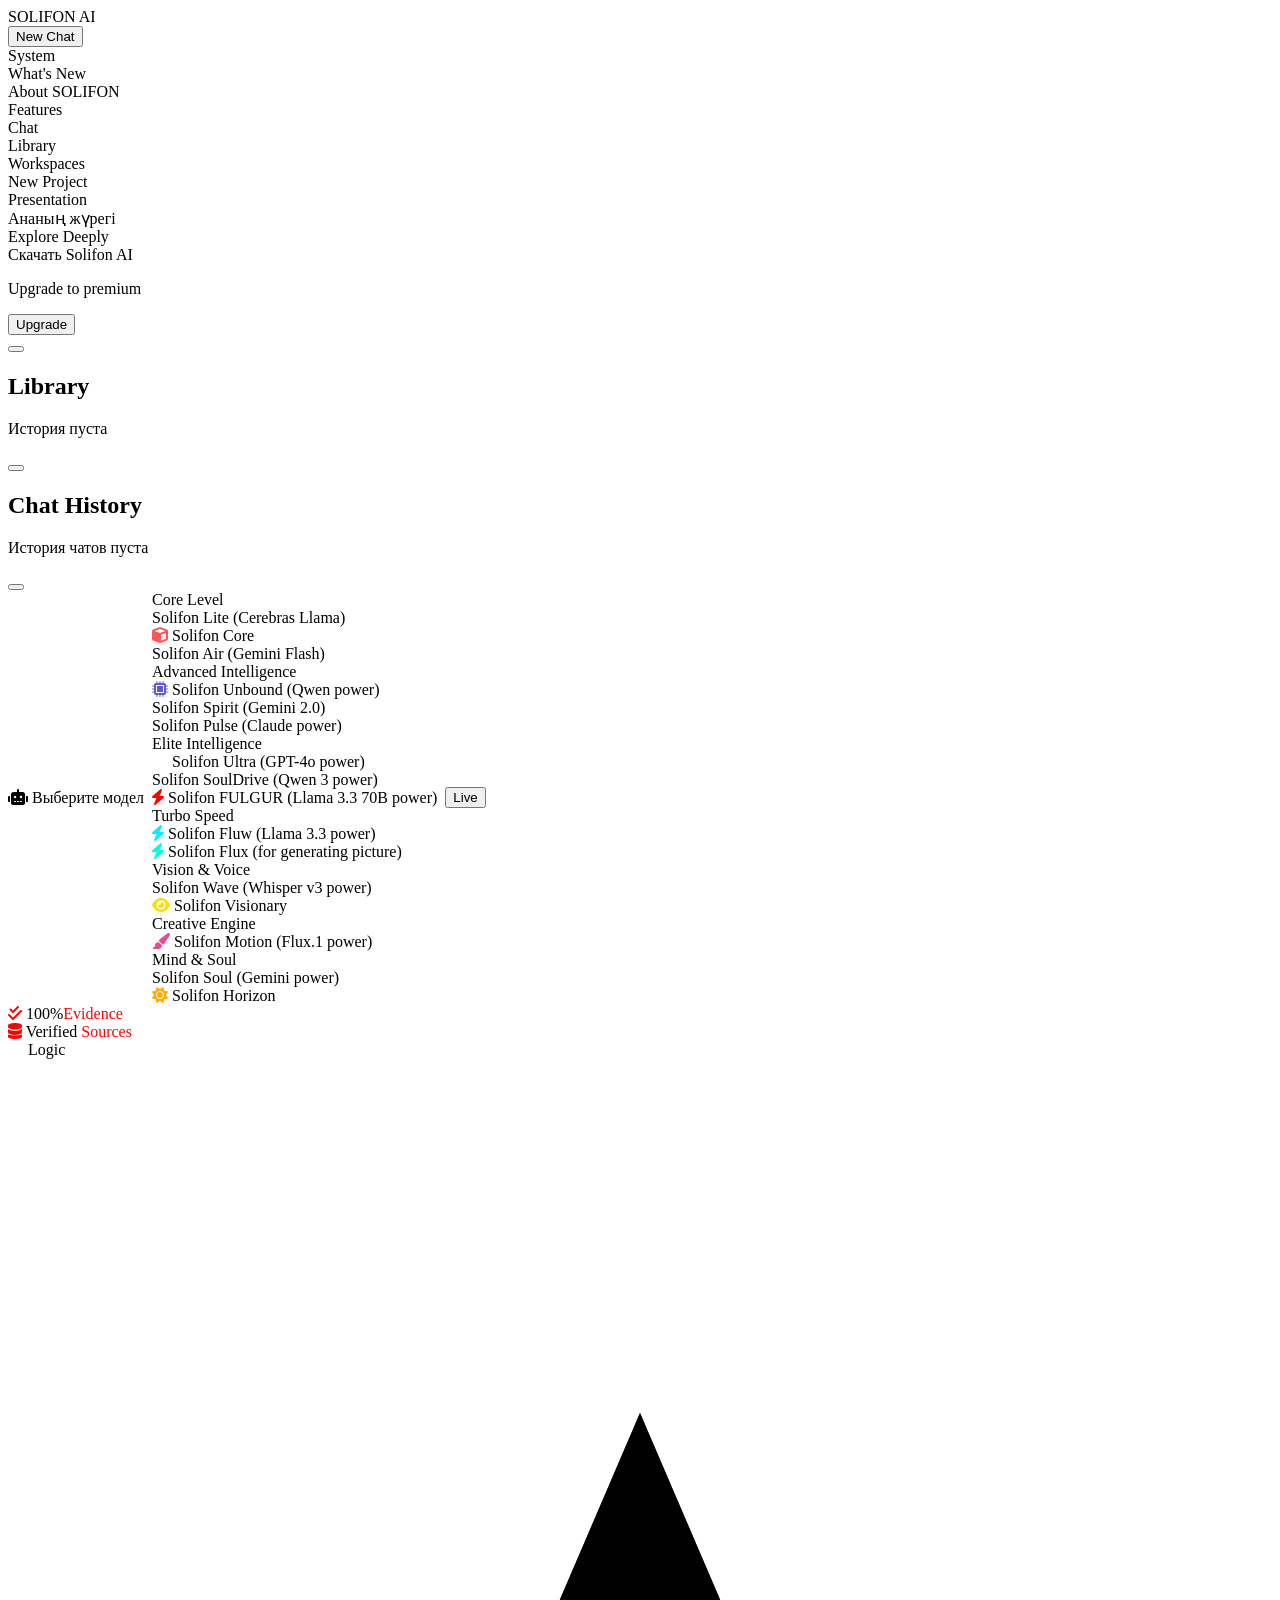
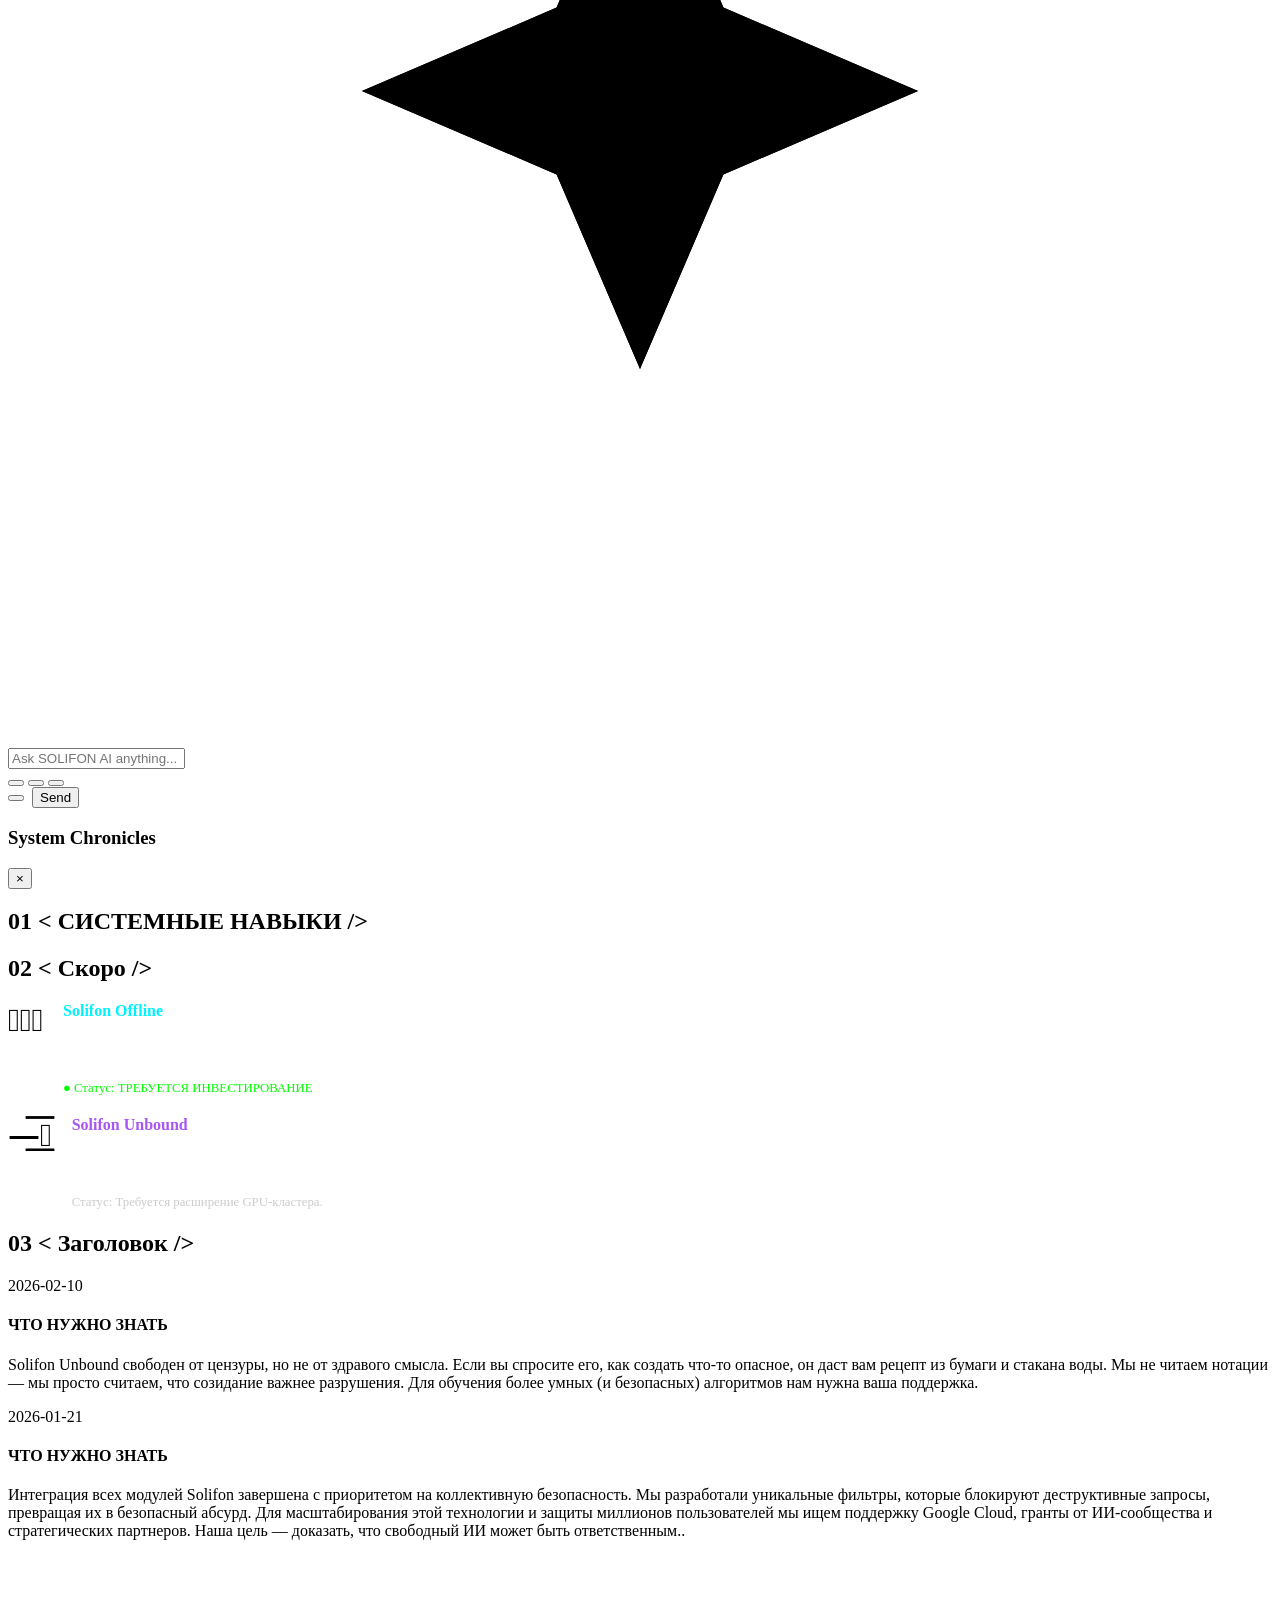
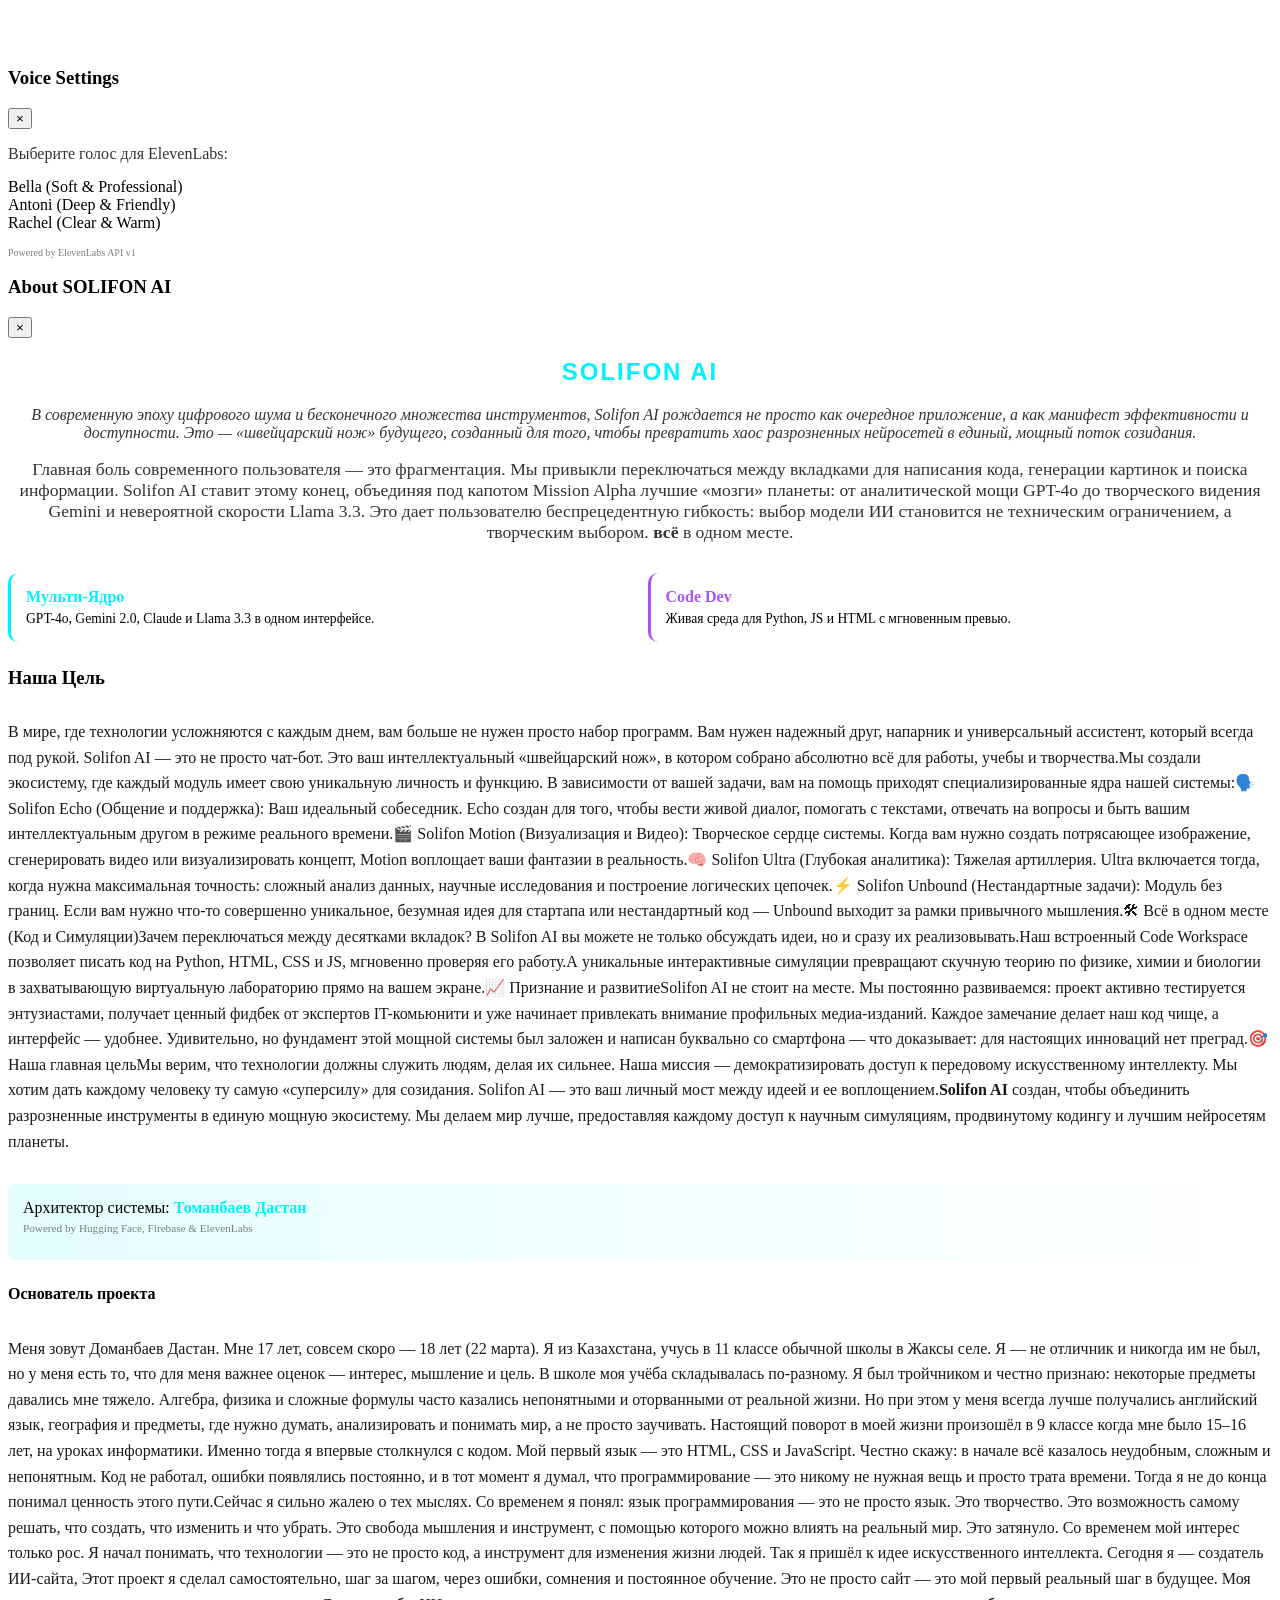
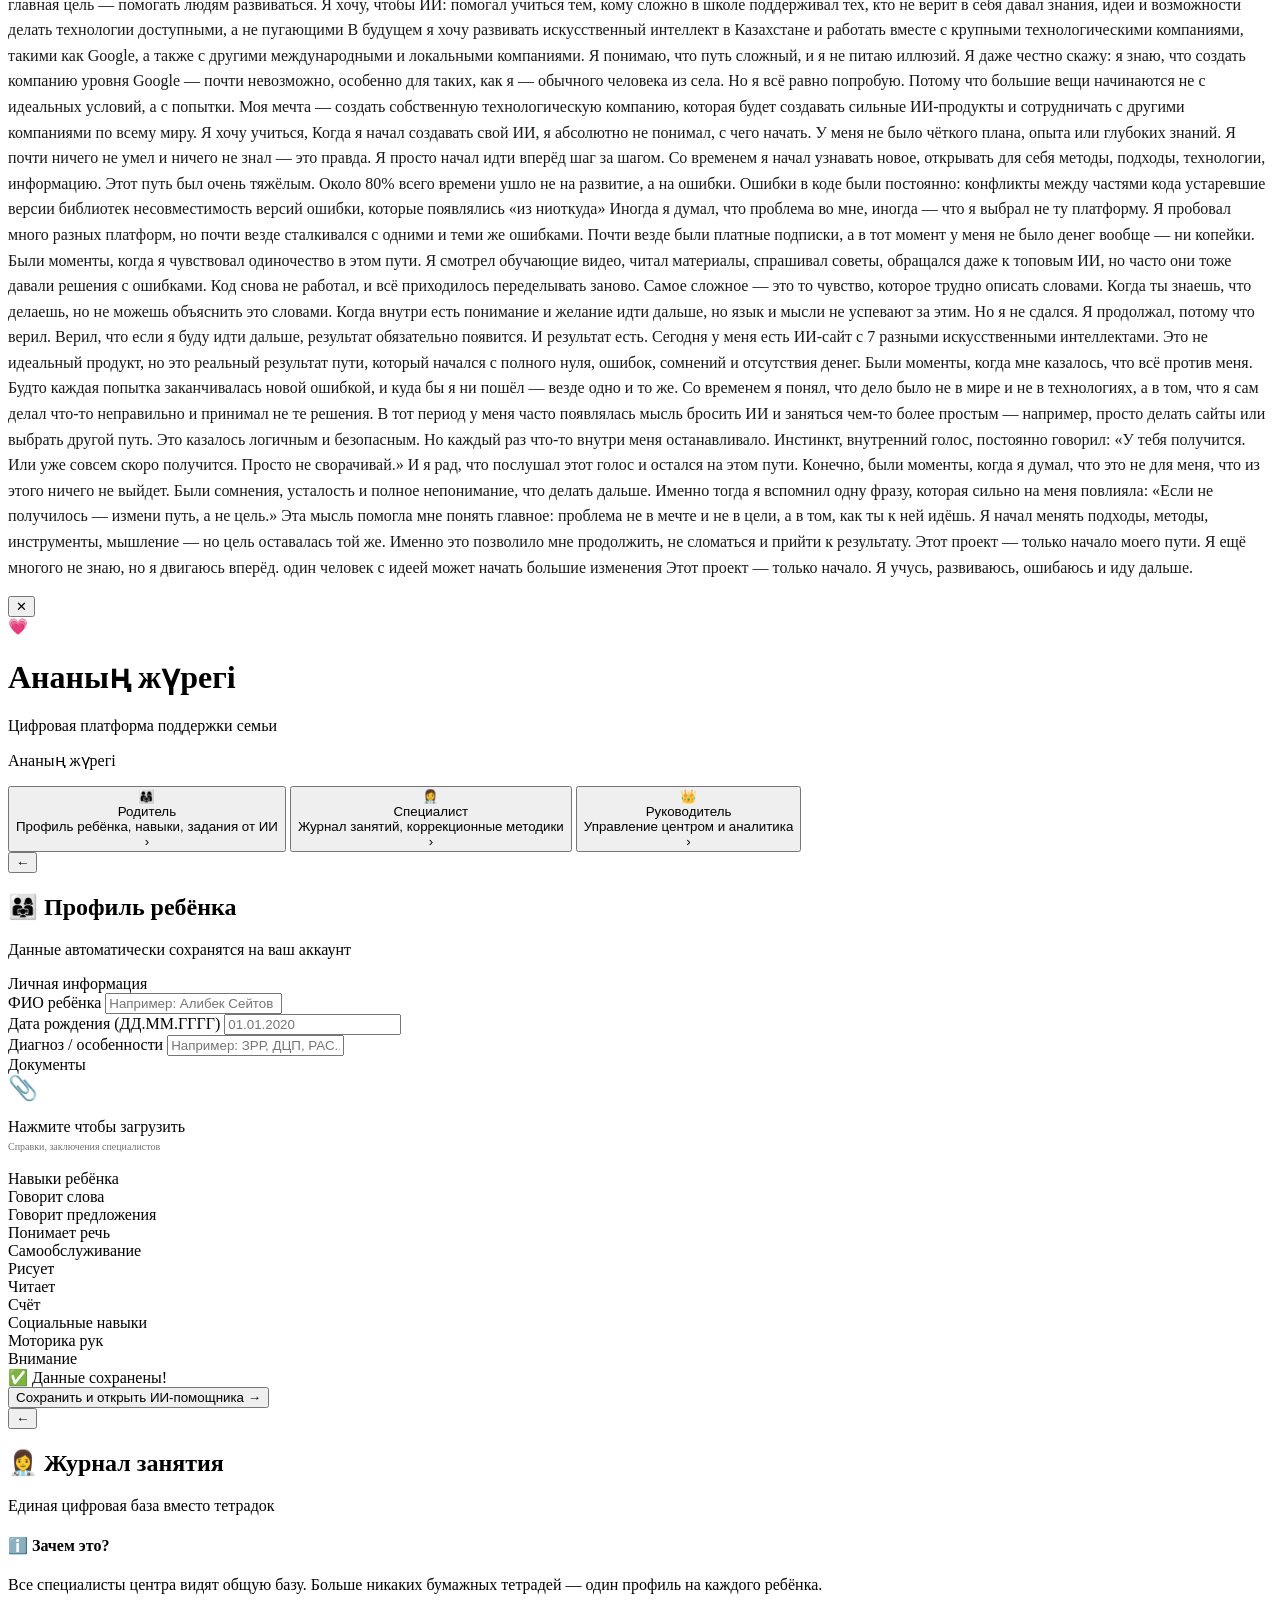
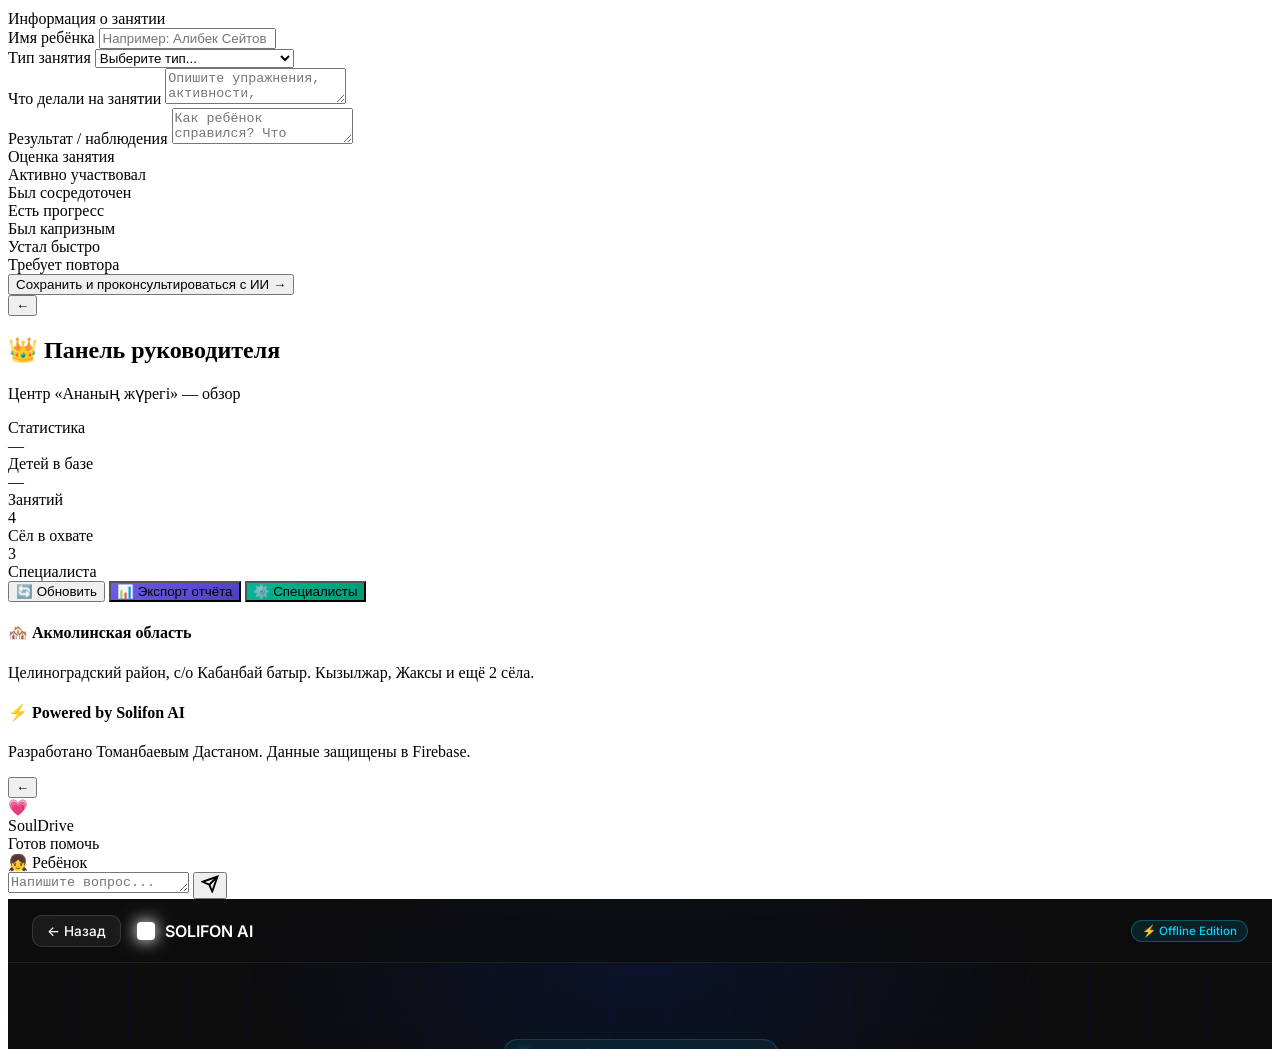
==== index.html @ 4169d24e "Create index.html" ====
<!DOCTYPE html>
<html lang="ru">
<head>

<!-- ═══════════════════════════════════════════════
  SOLIFON AI — PWA PATCH
  
  ИНСТРУКЦИЯ: Добавь эти блоки в index.html

  ① Блок 1 → вставь внутрь <head> ... </head>
  ② Блок 2 → вставь перед закрывающим </body>
═══════════════════════════════════════════════ -->


<!-- ════════════════════════════════════════
     БЛОК 1 — Вставить в <head>
════════════════════════════════════════ -->

<link rel="manifest" href="manifest.json">
<meta name="theme-color" content="#00f2ff">
<meta name="apple-mobile-web-app-capable" content="yes">
<meta name="apple-mobile-web-app-status-bar-style" content="black-translucent">
<meta name="apple-mobile-web-app-title" content="Solifon AI">
<link rel="apple-touch-icon" href="https://huggingface.co/spaces/germanhcsuj/Solifon-ai/resolve/main/icon-192.png">

<!-- Мета для Google / Open Graph -->
<meta name="description" content="Мульти-модельный ИИ-ассистент: GPT-4o, Gemini, Claude и Llama в одном месте">
<meta property="og:title" content="Solifon AI">
<meta property="og:description" content="ИИ-платформа нового поколения из Казахстана">
<meta property="og:image" content="https://huggingface.co/spaces/germanhcsuj/Solifon-ai/resolve/main/icon-512.png">




  
  <!-- Google Tag Manager -->
<script>(function(w,d,s,l,i){w[l]=w[l]||[];w[l].push({'gtm.start':
new Date().getTime(),event:'gtm.js'});var f=d.getElementsByTagName(s)[0],
j=d.createElement(s),dl=l!='dataLayer'?'&l='+l:'';j.async=true;j.src=
'https://www.googletagmanager.com/gtm.js?id='+i+dl;f.parentNode.insertBefore(j,f);
})(window,document,'script','dataLayer','GTM-P5MZ4C6S');</script>
<!-- End Google Tag Manager -->
  <script src="https://www.gstatic.com/firebasejs/9.23.0/firebase-app-compat.js"></script>
<script src="https://www.gstatic.com/firebasejs/9.23.0/firebase-auth-compat.js"></script>
<script src="https://www.gstatic.com/firebasejs/9.23.0/firebase-database-compat.js"></script>
    <meta charset="UTF-8">
    <meta name="viewport" content="width=device-width, initial-scale=1.0, maximum-scale=1.0, user-scalable=no">
    <title>SOLIFON AI</title>
    <link href="https://fonts.googleapis.com/css2?family=Inter:wght@300;400;500;600&display=swap" rel="stylesheet">
    <link rel="stylesheet" href="https://cdnjs.cloudflare.com/ajax/libs/font-awesome/6.0.0/css/all.min.css">
    <script src="https://unpkg.com/@phosphor-icons/web"></script>
    <link rel="stylesheet" href="style.css">
  <link rel="stylesheet" href="https://cdnjs.cloudflare.com/ajax/libs/codemirror/5.65.13/codemirror.min.css">
<link rel="stylesheet" href="https://cdnjs.cloudflare.com/ajax/libs/codemirror/5.65.13/theme/dracula.min.css">

</head>
<body class="no-select">
  <!-- Google Tag Manager (noscript) -->
<noscript><iframe src="https://www.googletagmanager.com/ns.html?id=GTM-P5MZ4C6S"
height="0" width="0" style="display:none;visibility:hidden"></iframe></noscript>
<!-- End Google Tag Manager (noscript) -->
  <input type="file" id="imageInput" style="display: none;" accept="image/*" multiple onchange="handleFileSelect(this)">
  
  <input type="file" id="fileInput" style="display: none;" accept="*" onchange="handleFileSelect(this)">

<div id="imagePreviewContainer" style="display: none; position: absolute; top: 85px; left: 20px; z-index: 100; gap: 8px; padding: 5px; background: rgba(0,0,0,0.5); border-radius: 12px; backdrop-filter: blur(10px);"></div>

<input type="checkbox" id="nav-toggle" class="nav-toggle" style="display: none;">

    <div class="aurora-bg">
        <div class="blob"></div>
        <div class="blob" style="left:60%; top:20%; animation-delay: -5s;"></div>
    </div>

    <div class="app-layout" id="mainAppLayout">
        <aside class="sidebar" id="sidebar">
    <div class="sidebar-content">
        <div class="logo">
            <div class="white-square-icon"></div> 
            <span>SOLIFON AI</span>
        </div>
        
        <button class="new-chat-btn" id="newChatBtn">
            <i class="ph ph-plus-circle"></i>
            <span>New Chat</span>
        </button>

        <nav class="menu">
                        <div class="menu-section-title">System</div>
            <div class="menu-item" onclick="openModal('whatsNewModal')">
    <i class="ph ph-megaphone"></i><span>What's New</span>
</div>

            <div class="menu-item" onclick="openModal('aboutModal')">
                <i class="ph ph-info"></i><span>About SOLIFON</span>
            </div>

            <div class="menu-section-title">Features</div>           
          <div class="menu-item active" id="chatTrigger">

<i class="ph ph-chat-circle-dots"></i><span>Chat</span>

          </div>
            
            <div class="menu-item" id="libraryTrigger">
                <i class="ph ph-books"></i><span>Library</span>
            </div>

            <div class="menu-section-title">Workspaces</div>
            <div class="menu-item" id="newProjectBtn" style="cursor: pointer;">
    <i class="ph ph-folder-plus"></i><span>New Project</span>
</div>

            
            

<div class="menu-item" onclick="openPresentation()">
    <i class="ph ph-presentation-chart"></i><span>Presentation</span>
</div>
          <div class="menu-item" onclick="openMaternalModal()">
    <i class="ph ph-heart"></i><span>Ананың жүрегі</span>
          </div>

            <div class="menu-item" id="deepBtn"> <i class="ph ph-microscope"></i><span>Explore Deeply</span>
</div>
<div class="menu-item" onclick="openDownloadModal()">
  <i class="ph-arrow-circle-down"></i>
  <span>Скачать Solifon AI</span>
</div>
        </nav>

        <div class="upgrade-card">
            <div class="upgrade-icon"><i class="ph ph-crown"></i></div>
            <p>Upgrade to premium</p>
            <button class="upgrade-btn" onclick="openModal('upgradeModal')">Upgrade</button>
        </div>
    </div>

    <div class="library-panel" id="libraryPanel">
        <div class="library-header">
            <button class="back-btn" id="closeLibrary">
                <i class="ph ph-arrow-left"></i>
            </button>
            <h2>Library</h2>
        </div>
        <div class="library-body">
            <div class="empty-library">
                <i class="ph ph-bookmarks-simple"></i>
                <p>История пуста</p>
            </div>
            <div id="savedItemsContainer"></div>
        </div>
    </div>

    <div class="chat-panel" id="chatPanel">
        <div class="library-header">
            <button class="back-btn" id="closeChat">                <i class="ph ph-arrow-left"></i>            </button>
            <h2>Chat History</h2>
        </div>
        <div class="library-body">
            <div class="empty-library">
                <i class="ph ph-clock-counter-clockwise"></i>
                <p>История чатов пуста</p>
            </div>
            <div id="chatHistoryItems"></div>
        </div>
    </div>
</aside>
   
      
            
                    <main class="main-content">
                    <header class="app-header">
    <div class="top-controls-pill">
        <label for="nav-toggle" class="icon-btn ripple-btn" id="toggleBtn">
            <i class="ph ph-list"></i>
        </label>
        
        <button class="btn-clear ripple-btn" id="clearBtn" title="Clear Chat" onclick="window.clearChat()">
            <i class="ph ph-trash"></i>
        </button>

        <div class="model-selector-container" style="display: flex; align-items: center; gap: 8px;">
            <div class="custom-select ripple-btn" id="modelTrigger">
                <div class="select-trigger">
                    <i class="fas fa-robot"></i>
                    <span id="currentModel"> Выберите модел </span>
                    <i class="ph ph-caret-down arrow"></i>
                </div>
            </div>
            
            <div class="model-dropdown" id="modelDropdown">

    <!-- ================= CORE LEVEL ================= -->
    <div class="dropdown-label">Core Level</div>

    <div class="model-option" data-value="solifon-lite" data-name="Solifon Lite">
        <i class="ph ph-feather" style="color: #34d399;"></i> Solifon Lite (Cerebras Llama)
    </div>

    <div class="model-option" data-value="solifon-core" data-name="Solifon Core">
        <i class="fas fa-cube" style="color: #ff5555;"></i> Solifon Core
    </div>

    <div class="model-option" data-value="gemini" data-name="Solifon Air">
        <i class="ph ph-wind" style="color: #86efac;"></i> Solifon Air (Gemini Flash)
    </div>

    <div class="dropdown-divider"></div>


    <!-- ================= ADVANCED ================= -->
    <div class="dropdown-label">Advanced Intelligence</div>

    <div class="model-option" data-value="qwen" data-name="Solifon Unbound">
        <i class="fas fa-microchip" style="color: #6156e1;"></i> Solifon Unbound (Qwen power)
    </div>

    <div class="model-option" data-value="solifon-spirit" data-name="Solifon Spirit">
        <i class="ph ph-sparkle" style="color: #c084fc;"></i> Solifon Spirit (Gemini 2.0)
    </div>

    <div class="model-option" data-value="solifon-pulse" data-name="Solifon Pulse">
        <i class="ph ph-eye" style="color: #fbbf24;"></i> Solifon Pulse (Claude power)
    </div>

    <div class="dropdown-divider"></div>


    <!-- ================= ELITE ================= -->
    <div class="dropdown-label">Elite Intelligence</div>

    <div class="model-option" data-value="github" data-name="Solifon Ultra">
        <i class="fas fa-brain" style="color: #ffffff;"></i> Solifon Ultra (GPT-4o power)
    </div>

    <div class="model-option" data-value="solifon-souldrive" data-name="Solifon SoulDrive">
        <i class="ph-fill ph-heart" style="color: #ff3366;"></i> Solifon SoulDrive (Qwen 3 power)
    </div>

    <div class="model-option" data-value="solifon-fulgur" data-name="Solifon FULGUR">
        <i class="fas fa-bolt" style="color: #ff0000;"></i> Solifon FULGUR (Llama 3.3 70B power)
    </div>

    <div class="dropdown-divider"></div>


    <!-- ================= SPEED ================= -->
    <div class="dropdown-label">Turbo Speed</div>

    <div class="model-option" data-value="samba" data-name="Solifon Fluw">
        <i class="fas fa-bolt" style="color: #00f2ff;"></i> Solifon Fluw (Llama 3.3 power)
    </div>

    <div class="model-option" data-value="solifon-flux" data-name="Solifon Flux">
        <i class="fas fa-bolt" style="color: #00ffdd;"></i> Solifon Flux (for generating picture)
    </div>

    <div class="dropdown-divider"></div>


    <!-- ================= VISION & AUDIO ================= -->
    <div class="dropdown-label">Vision & Voice</div>

    <div class="model-option" data-value="solifon-wave" data-name="Solifon Wave">
        <i class="ph ph-waveform" style="color: #00f2ff;"></i> Solifon Wave (Whisper v3 power)
    </div>

    <div class="model-option" data-value="solifon-visionary" data-name="Solifon Visionary">
        <i class="fas fa-eye" style="color: #ffdd00;"></i> Solifon Visionary
    </div>

    <div class="dropdown-divider"></div>


    <!-- ================= CREATIVE ================= -->
    <div class="dropdown-label">Creative Engine</div>

    <div class="model-option" data-value="video" data-name="Solifon Motion">
        <i class="fas fa-paint-brush" style="color: #ec4899;"></i> Solifon Motion (Flux.1 power)
    </div>

    <div class="dropdown-divider"></div>


    <!-- ================= SOUL ================= -->
    <div class="dropdown-label">Mind & Soul</div>

    <div class="model-option" data-value="solifon-soul" data-name="Solifon Soul">
        <i class="ph ph-sparkle" style="color: #a78bfa;"></i> Solifon Soul (Gemini power)
    </div>

    <div class="model-option" data-value="solifon-horizon" data-name="Solifon Horizon">
        <i class="fas fa-sun" style="color: #ffaa00;"></i> Solifon Horizon
    </div>

            </div>

            <button class="live-mode-btn" id="liveToggle" title="Start Live Session">
                <div class="live-pulse"></div>
                <i class="ph ph-broadcast"></i>
                <span>Live</span>
            </button>
        </div>
    </div>

    <div id="liveOverlay" class="live-overlay" style="display: none;">
        <div class="live-content">
            <div class="wave-container">
                <div class="wave"></div>
                <div class="wave" style="animation-delay: 0.2s"></div>
                <div class="wave" style="animation-delay: 0.4s"></div>
            </div>
            <p id="liveStatus">Listening...</p>
            <button onclick="window.stopLiveMode()" class="stop-live-btn">End Session</button>
        </div>
    </div>
</header>



    <div class="chat-wrapper" id="chatWrapper">
  
                <div class="welcome-screen" id="welcomeScreen">
                  <!-- Быстрые вопросы (десктоп только) -->
<div class="top-badges-wrapper" aria-hidden="false"></div>
                    <div class="hero-visual">
                        <div class="profile-wrapper">
                            <div class="floating-card card-1">
                                <i class="fas fa-check-double" style="color: #ff0000;"></i>
                                <span>100%<span style="color: #ff0000;">Evidence</span></span>
                            </div>
                            <div class="floating-card card-2">
                                <i class="fas fa-database" style="color: #ff0000;"></i>
                                <span>Verified <span style="color: #ff0000;">Sources</span></span>
                            </div>
                            <div class="floating-card card-3">
                                <i class="fas fa-fingerprint" style="color: #ffffff;"></i>
                                <span>Logic <span style="color: #ffffff;">Proof</span></span>
                            </div>
                        </div>
                    </div>

                    <div class="star-animation-container">
                        <div class="star-glow-wrapper" id="starContainer">
                            <svg viewBox="0 0 200 200">
                              <g transform="translate(100 100)">
                                <g class="g-big">                                  <polygon class="white-big" points="0 -40 12 -12 40 0 12 12 0 40 -12 12 -40 0 -12 -12" />
                                  <polygon class="trace trace-big-blue color-blue" points="0 -40 12 -12 40 0 12 12 0 40 -12 12 -40 0 -12 -12" transform="scale(1.1)" />
                                  <polygon class="trace trace-big-cyan color-cyan" points="0 -40 12 -12 40 0 12 12 0 40 -12 12 -40 0 -12 -12" transform="scale(1.1)" />
                                </g>
                                <g class="g-p" style="--dx:38px; --dy:-38px;">
                                  <g class="white-small"><line x1="-5" y1="0" x2="5" y2="0"/><line x1="0" y1="-5" x2="0" y2="5"/></g>
                                  <g class="trace trace-small color-blue" transform="scale(1.2)"><line x1="-5" y1="0" x2="5" y2="0"/><line x1="0" y1="-5" x2="0" y2="5"/></g>                                  <g class="trace trace-small color-cyan" transform="scale(1.2)"><line x1="-5" y1="0" x2="5" y2="0"/><line x1="0" y1="-5" x2="0" y2="5"/></g>
                                </g>
                                <g class="g-p" style="--dx:38px; --dy:38px; animation-delay: 0.5s">
                                  <g class="white-small"><line x1="-5" y1="0" x2="5" y2="0"/><line x1="0" y1="-5" x2="0" y2="5"/></g>
                                  <g class="trace trace-small color-blue" transform="scale(1.2)"><line x1="-5" y1="0" x2="5" y2="0"/><line x1="0" y1="-5" x2="0" y2="5"/></g>
                                  <g class="trace trace-small color-cyan" transform="scale(1.2)"><line x1="-5" y1="0" x2="5" y2="0"/><line x1="0" y1="-5" x2="0" y2="5"/></g>
                                </g>
                                <g class="g-p" style="--dx:-38px; --dy:38px; animation-delay: 1s">
                                  <g class="white-small"><line x1="-5" y1="0" x2="5" y2="0"/><line x1="0" y1="-5" x2="0" y2="5"/></g>
                                  <g class="trace trace-small color-blue" transform="scale(1.2)"><line x1="-5" y1="0" x2="5" y2="0"/><line x1="0" y1="-5" x2="0" y2="5"/></g>
                                  <g class="trace trace-small color-cyan" transform="scale(1.2)"><line x1="-5" y1="0" x2="5" y2="0"/><line x1="0" y1="-5" x2="0" y2="5"/></g>
                                </g>
                                <g class="g-p" style="--dx:-38px; --dy:-38px; animation-delay: 1.5s">
                                  <g class="white-small"><line x1="-5" y1="0" x2="5" y2="0"/><line x1="0" y1="-5" x2="0" y2="5"/></g>
                                  <g class="trace trace-small color-blue" transform="scale(1.2)"><line x1="-5" y1="0" x2="5" y2="0"/><line x1="0" y1="-5" x2="0" y2="5"/></g>
                                  <g class="trace trace-small color-cyan" transform="scale(1.2)"><line x1="-5" y1="0" x2="5" y2="0"/><line x1="0" y1="-5" x2="0" y2="5"/></g>
                                </g>
                                <g class="g-s" style="--dx:15px; --dy:-55px;"><polygon class="white-small" points="0 -6 2 -2 6 0 2 2 0 6 -2 2 -6 0 -2 -2" /><polygon class="trace trace-small color-blue" points="0 -6 2 -2 6 0 2 2 0 6 -2 2 -6 0 -2 -2" transform="scale(1.3)" /><polygon class="trace trace-small color-cyan" points="0 -6 2 -2 6 0 2 2 0 6 -2 2 -6 0 -2 -2" transform="scale(1.3)" /></g>
                                <g class="g-s" style="--dx:-25px; --dy:-55px; animation-delay: 0.3s"><polygon class="white-small" points="0 -6 2 -2 6 0 2 2 0 6 -2 2 -6 0 -2 -2" /><polygon class="trace trace-small color-blue" points="0 -6 2 -2 6 0 2 2 0 6 -2 2 -6 0 -2 -2" transform="scale(1.3)" /><polygon class="trace trace-small color-cyan" points="0 -6 2 -2 6 0 2 2 0 6 -2 2 -6 0 -2 -2" transform="scale(1.3)" /></g>
                                <g class="g-s" style="--dx:55px; --dy:-10px; animation-delay: 0.6s"><polygon class="white-small" points="0 -6 2 -2 6 0 2 2 0 6 -2 2 -6 0 -2 -2" /><polygon class="trace trace-small color-blue" points="0 -6 2 -2 6 0 2 2 0 6 -2 2 -6 0 -2 -2" transform="scale(1.3)" /><polygon class="trace trace-small color-cyan" points="0 -6 2 -2 6 0 2 2 0 6 -2 2 -6 0 -2 -2" transform="scale(1.3)" /></g>
                                <g class="g-s" style="--dx:-55px; --dy:-10px; animation-delay: 0.9s"><polygon class="white-small" points="0 -6 2 -2 6 0 2 2 0 6 -2 2 -6 0 -2 -2" /><polygon class="trace trace-small color-blue" points="0 -6 2 -2 6 0 2 2 0 6 -2 2 -6 0 -2 -2" transform="scale(1.3)" /><polygon class="trace trace-small color-cyan" points="0 -6 2 -2 6 0 2 2 0 6 -2 2 -6 0 -2 -2" transform="scale(1.3)" /></g>
                                <g class="g-s" style="--dx:30px; --dy:50px; animation-delay: 1.2s"><polygon class="white-small" points="0 -6 2 -2 6 0 2 2 0 6 -2 2 -6 0 -2 -2" /><polygon class="trace trace-small color-blue" points="0 -6 2 -2 6 0 2 2 0 6 -2 2 -6 0 -2 -2" transform="scale(1.3)" /><polygon class="trace trace-small color-cyan" points="0 -6 2 -2 6 0 2 2 0 6 -2 2 -6 0 -2 -2" transform="scale(1.3)" /></g>
                                <g class="g-s" style="--dx:-45px; --dy:45px; animation-delay: 1.5s"><polygon class="white-small" points="0 -6 2 -2 6 0 2 2 0 6 -2 2 -6 0 -2 -2" /><polygon class="trace trace-small color-blue" points="0 -6 2 -2 6 0 2 2 0 6 -2 2 -6 0 -2 -2" transform="scale(1.3)" /><polygon class="trace trace-small color-cyan" points="0 -6 2 -2 6 0 2 2 0 6 -2 2 -6 0 -2 -2" transform="scale(1.3)" /></g>
                              </g>
                            </svg>
                        </div>
                    </div>
                    <h1 id="welcomeTitle"> </h1>
                    
                    <div class="quick-pills-wrapper" id="quickPillsWrapper">
  <div class="quick-pills" id="quickPills"></div>
                    </div>
                </div>

                <div id="messagesContainer" class="messages-list"></div>
            </div>

            <!-- Обновлённая секция input area -->
            <div class="input-area" style="position: relative; z-index: 1000;">
    <div class="input-main-wrapper">
        <div class="input-glass-container">
            <div class="input-top">
                <i class="ph ph-sparkle sparkle-icon"></i>
                <input type="text" id="userInput" placeholder="Ask SOLIFON AI anything..." autocomplete="off">
            </div>

            <div class="input-bottom">
                <div class="input-tools">
                    <button type="button" class="tool-btn" onclick="document.getElementById('imageInput').click()">
                        <i class="ph ph-plus-circle"></i>
                    </button>
                    <button type="button" class="tool-btn" onclick="document.getElementById('fileInput').click()">
                        <i class="ph ph-paperclip"></i>
                    </button>
                    <button type="button" class="tool-btn" id="elevenLabsStatus" title="ElevenLabs Voice" onclick="openModal('voiceSettingsModal')">
                        <i class="ph ph-waveform" style="color: #00f2ff;"></i>
                    </button>
                </div>

                <div class="input-actions-group" style="display: flex; align-items: center; gap: 8px;">
                    <button type="button" class="mic-btn" id="micBtn" style="cursor: pointer; position: relative; z-index: 1001;">
                        <i class="ph ph-microphone"></i>
                    </button>
                    
                    <div class="send-btn-wrapper">
                        <button type="button" class="send-btn-main" id="sendBtn">
                            <span>Send</span>
                            <i class="ph ph-arrow-up"></i>
                        </button>
                    </div>
                </div>
            </div>
        </div>
    </div>
</div>

            </div>
      
    <div id="main-screen" style="display: none;">
    <div style="display: flex; align-items: center; padding: 20px; gap: 20px;">
        <button class="tab-button" onclick="closeLab()" style="padding: 10px 20px; border-radius: 8px; cursor: pointer; max-width: 150px;">
            ← Back to Chat
        </button>
        <div class="title" style="margin: 0;">CHOOSE A SUBJECT</div>
    </div>


    <nav class="nav-container-row">
        <button class="tab-button active" onclick="filterCards('physics', this)">
            <span class="icon-phys">⚛️</span> Physics
        </button>
        <button class="tab-button" onclick="filterCards('biology', this)">
            <span class="icon-bio">🧬</span> Biology
        </button>
        <button class="tab-button" onclick="filterCards('chemistry', this)">
            <span class="icon-chem">🧪</span> Chemistry
        </button>
    </nav>

    <main class="grid-container" id="cardsGrid">
        
        <div class="card biology show" onclick="openSim('membrane')">
            <div class="card-preview">
                <img src="https://phet.colorado.edu/sims/html/membrane-transport/latest/membrane-transport-600.png" alt="Membrane Transport">
            </div>
            <div class="card-info">
                <div class="card-title">Membrane Transport</div>
                <p class="card-desc">Cells, molecules, and transport.</p>
            </div>
        </div>

        <div class="card biology show" onclick="openSim('selection')">
            <div class="card-preview">
                <img src="https://phet.colorado.edu/sims/html/natural-selection/latest/natural-selection-600.png" alt="Natural Selection">
            </div>
            <div class="card-info">
                <div class="card-title">Natural Selection</div>
                <p class="card-desc">Evolution, mutations, and survival.</p>
            </div>
        </div>

        <div class="card biology show" onclick="openSim('gene')">
            <div class="card-preview">
                <img src="https://phet.colorado.edu/sims/html/gene-expression-essentials/latest/gene-expression-essentials-600.png" alt="Gene Expression">
            </div>
            <div class="card-info">
                <div class="card-title">Gene Expression</div>
                <p class="card-desc">DNA, RNA, and protein synthesis.</p>
            </div>
        </div>

        <div class="card biology show" onclick="openSim('neuron')">
            <div class="card-preview">
                <img src="https://phet.colorado.edu/sims/html/neuron/latest/neuron-600.png" alt="Neuron Activity">
            </div>
            <div class="card-info">
                <div class="card-title">Neuron Activity</div>
                <p class="card-desc">Action potentials and nervous system.</p>
            </div>
        </div>

        <div class="card biology show" onclick="openSim('color')">
            <div class="card-preview">
                <img src="https://phet.colorado.edu/sims/html/color-vision/latest/color-vision-600.png" alt="Color Vision">
            </div>
            <div class="card-info">
                <div class="card-title">Color Vision</div>
                <p class="card-desc">Photons, eyes, and perception.</p>
            </div>
        </div>

        <div class="card physics show" onclick="openSim('circuit')">
            <div class="card-preview">
                <img src="https://phet.colorado.edu/sims/html/circuit-construction-kit-dc/latest/circuit-construction-kit-dc-600.png" alt="Circuit Builder">
            </div>
            <div class="card-info">
                <div class="card-title">Circuit Builder DC</div>
                <p class="card-desc">Batteries, resistors, and electricity.</p>
            </div>
        </div>

        <div class="card physics show" onclick="openSim('forces')">
            <div class="card-preview">
                <img src="https://phet.colorado.edu/sims/html/forces-and-motion-basics/latest/forces-and-motion-basics-600.png" alt="Forces & Motion">
            </div>
            <div class="card-info">
                <div class="card-title">Forces & Motion</div>
                <p class="card-desc">Friction, gravity, and Newton's laws.</p>
            </div>
        </div>

        <div class="card physics show" onclick="openSim('energy')">
            <div class="card-preview">
                <img src="https://phet.colorado.edu/sims/html/energy-skate-park/latest/energy-skate-park-600.png" alt="Energy Skate Park">
            </div>
            <div class="card-info">
                <div class="card-title">Energy Skate Park</div>
                <p class="card-desc">Kinetic and potential energy.</p>
            </div>
        </div>

        <div class="card physics show" onclick="openSim('rocket')">
            <div class="card-preview">
                <img src="https://phet.colorado.edu/sims/html/projectile-motion/latest/projectile-motion-600.png" alt="Projectile Motion">
            </div>
            <div class="card-info">
                <div class="card-title">Projectile Motion</div>
                <p class="card-desc">Trajectory and ballistics.</p>
            </div>
        </div>

        <div class="card physics show" onclick="openSim('telescope')">
            <div class="card-preview">
                <img src="https://phet.colorado.edu/sims/html/geometric-optics/latest/geometric-optics-600.png" alt="Optics">
            </div>
            <div class="card-info">
                <div class="card-title">Optics & Lenses</div>
                <p class="card-desc">Refraction and light behavior.</p>
            </div>
        </div>

        <div class="card physics show" onclick="openSim('cannon')">
            <div class="card-preview">
                <img src="https://phet.colorado.edu/sims/html/gravity-and-orbits/latest/gravity-and-orbits-600.png" alt="Gravity">
            </div>
            <div class="card-info">
                <div class="card-title">Gravity & Orbits</div>
                <p class="card-desc">Planetary motion and mass.</p>
            </div>
        </div>

        <div class="card chemistry show" onclick="openSim('atom')">
            <div class="card-preview">
                <img src="https://phet.colorado.edu/sims/html/build-an-atom/latest/build-an-atom-600.png" alt="Build an Atom">
            </div>
            <div class="card-info">
                <div class="card-title">Build an Atom</div>
                <p class="card-desc">Protons, neutrons, and electrons.</p>
            </div>
        </div>

        <div class="card chemistry show" onclick="openSim('matter')">
            <div class="card-preview">
                <img src="https://phet.colorado.edu/sims/html/states-of-matter/latest/states-of-matter-600.png" alt="States of Matter">
            </div>
            <div class="card-info">
                <div class="card-title">States of Matter</div>
                <p class="card-desc">Solid, liquid, gas, and heat.</p>
            </div>
        </div>

        <div class="card chemistry show" onclick="openSim('ph-scale')">
            <div class="card-preview">
                <img src="https://phet.colorado.edu/sims/html/ph-scale/latest/ph-scale-600.png" alt="pH Scale">
            </div>
            <div class="card-info">
                <div class="card-title">pH Scale</div>
                <p class="card-desc">Acids, bases, and dilution.</p>
            </div>
        </div>

        <div class="card chemistry show" onclick="openSim('balance')">
            <div class="card-preview">
                <img src="https://phet.colorado.edu/sims/html/balancing-chemical-equations/latest/balancing-chemical-equations-600.png" alt="Balance">
            </div>
            <div class="card-info">
                <div class="card-title">Balance Equations</div>
                <p class="card-desc">Chemical reactions and stoichiometry.</p>
            </div>
        </div>

        <div class="card chemistry show" onclick="openSim('concentration')">
            <div class="card-preview">
                <img src="https://phet.colorado.edu/sims/html/concentration/latest/concentration-600.png" alt="Concentration">
            </div>
            <div class="card-info">
                <div class="card-title">Concentration</div>
                <p class="card-desc">Solutions, solutes, and molarity.</p>
            </div>
        </div>

        <div class="card chemistry show" onclick="openSim('molecules')">
            <div class="card-preview">
                <img src="https://phet.colorado.edu/sims/html/molecules-and-light/latest/molecules-and-light-600.png" alt="Molecules">
            </div>
            <div class="card-info">
                <div class="card-title">Molecules & Light</div>
                <p class="card-desc">Microwaves, infrared, and UV.</p>
            </div>
        </div>

    </main>
</div>

<div id="sim-screen" style="display: none;">
    <div class="header-sim">
        <button class="tab-button" onclick="closeSim()" style="max-width: 120px; border-radius: 6px;">
            ← Back
        </button>
        <div id="current-title" style="margin-left: 20px; font-weight: bold; color: #58a6ff;">Loading Lab...</div>
    </div>

    <div id="iframe-container"> <iframe id="sim-frame" src="" style="width: 100%; height: 100%; border: none; background: #000;"></iframe>
        <div id="loader-layer">
            <div class="loader">
                <div class="loader-inner"></div>
            </div>
            <div class="loader-text">
                LUMIFEX AI<br>
                <span style="font-size: 10px; opacity: 0.6; letter-spacing: 1px;">INITIALIZING SIMULATION</span>
            </div>
        </div>
        </div>
</div>

    <!-- Обновлённый блок What's New -->
    <div class="custom-modal" id="whatsNewModal">
    <div class="modal-content lumifex-fullscreen">
        <div class="modal-header">
            <h3><i class="ph ph-sparkle"></i> System Chronicles</h3>
            <button class="close-modal" onclick="closeModal('whatsNewModal')">&times;</button>
        </div>
        <div class="modal-body lumifex-scroll-area">
            <div class="lumifex-wrapper">
                
                <section class="carousel-section">
                    <div id="carousel-container">
                        <div id="stellar-carousel"></div>
                        <div id="dot-nav"></div>
                    </div>
                </section>

                <section class="info-section">
                    
                    <div class="content-block">
                        <h2 id="current-title">01 < СИСТЕМНЫЕ НАВЫКИ /></h2>
                        <div id="dynamic-skills">
                            </div>
                    </div>

                    <div class="content-block">
                        <h2>02 < Скоро  /></h2>
                        <div class="simple-info-grid">
                            <div class="skill-card">
                                <div style="display: flex; gap: 20px; align-items: flex-start;">
                                    <span style="font-size: 2rem;">𓆩𓇽𓆪</span>
                                    <div>
                                        <h4 style="font-family: 'Orbitron'; color: #00f2ff; margin: 0;">Solifon Offline </h4>
                                        <p style="color: rgba(255,255,255,0.7); line-height: 1.5; margin: 5px 0;">
                                            Протокол готов к интеграции с глобальными облачными решениями. Для реализации модуля Offline требуется поддержка Edge AI технологий. Мы открыты к грантовым программам для стартапов от лидеров индустрии (Google Cloud / OpenAI).
                                        </p>
                                        <span style="font-size: 0.8rem; color: #00ff00;">● Статус: ТРЕБУЕТСЯ ИНВЕСТИРОВАНИЕ</span>
                                    </div>
                                </div>
                            </div>

                            <div class="skill-card" style="margin-top: 20px;">
                                <div style="display: flex; gap: 20px; align-items: flex-start;">
                                    <span style="font-size: 2rem;">—͟͟͞͞𖣘</span>
                                    <div>
                                        <h4 style="font-family: 'Orbitron'; color: #a855f7; margin: 0;">Solifon Unbound</h4>
                                        <p style="color: rgba(255,255,255,0.7); line-height: 1.5; margin: 5px 0;">
                                            Высокопроизводительная нейросеть с открытой архитектурой. Мы доказали эффективность модели, но для стабильной работы 24/7 нам нужны гранты на GPU-мощности. Solifon ищет партнеров, готовых поддержать развитие нецензурируемого ИИ.
                                        </p>
                                        <span style="font-size: 0.8rem; color: #ccc;"> Статус: Требуется расширение GPU-кластера.</span>
                                    </div>
                                </div>
                            </div>
                        </div>
                    </div>

                    <div class="content-block">
                        <h2>03 < Заголовок /></h2>
                        <div class="news-container">
                            <div class="news-card">
                                <div class="news-date">2026-02-10</div>
                                <h4 class="news-header">ЧТО НУЖНО ЗНАТЬ</h4>
                                <p class="news-body">
                                Solifon Unbound свободен от цензуры, но не от здравого смысла. Если вы спросите его, как создать что-то опасное, он даст вам рецепт из бумаги и стакана воды. Мы не читаем нотации — мы просто считаем, что созидание важнее разрушения. Для обучения более умных (и безопасных) алгоритмов нам нужна ваша поддержка.
                                </p>
                            </div>

                            <div class="news-card">
                                <div class="news-date">2026-01-21</div>
                                <h4 class="news-header">ЧТО НУЖНО ЗНАТЬ </h4>
                                <p class="news-body">
                                    Интеграция всех модулей Solifon завершена с приоритетом на коллективную безопасность. Мы разработали уникальные фильтры, которые блокируют деструктивные запросы, превращая их в безопасный абсурд. Для масштабирования этой технологии и защиты миллионов пользователей мы ищем поддержку Google Cloud, гранты от ИИ-сообщества и стратегических партнеров. Наша цель — доказать, что свободный ИИ может быть ответственным..
                                </p>
                            </div>
                        </div>
                    </div>

                </section> <footer style="text-align: center; padding: 40px; color: rgba(255,255,255,0.1); font-size: 0.7rem; letter-spacing: 2px; font-family: 'Orbitron';">
                    &copy; 2026 SOLIFON AI // TERMINAL_ID: 777
                </footer>
            </div>
        </div>
    </div>
</div>

<div id="presentation-screen" style="display: none; position: fixed; top: 0; left: 0; width: 100%; height: 100%; z-index: 1000; background: #1e1e1e; flex-direction: column;">
    <div class="tabs-bar" style="background: #252526; display: flex; padding: 10px; gap: 5px; border-bottom: 1px solid #333; align-items: center;">
        <button class="tab-button" onclick="closePresentation()" style="max-width: 100px; margin-right: 20px; background: #444;">← Back</button>
        <button class="tab-btn active" onclick="openEditorTab(event, 'html')">HTML</button>
        <button class="tab-btn" onclick="openEditorTab(event, 'css')">CSS</button>
        <button class="tab-btn" onclick="openEditorTab(event, 'js')">JS</button>
        <button class="tab-btn" onclick="openEditorTab(event, 'py')">Python</button>
        <button class="run-btn" onclick="runEditorCode()" style="margin-left: auto; background: #28a745; color: white; border: none; padding: 8px 20px; border-radius: 4px; cursor: pointer;">Run ▶</button>
    </div>

    <div style="display: flex; flex-direction: column; flex-grow: 1;">
        <div id="editor-container" style="height: 45%; background: #282a36;">
            <div id="html-editor-box" class="editor-tab-content show"><textarea id="html-edit-area"></textarea></div>
            <div id="css-editor-box" class="editor-tab-content" style="display:none;"><textarea id="css-edit-area"></textarea></div>
            <div id="js-editor-box" class="editor-tab-content" style="display:none;"><textarea id="js-edit-area"></textarea></div>
            <div id="py-editor-box" class="editor-tab-content" style="display:none;"><textarea id="py-edit-area"></textarea></div>
        </div>
        <div id="preview-container" style="height: 55%; background: white; border-top: 4px solid #333;">
            <iframe id="editor-preview-window" style="width: 100%; height: 100%; border: none;"></iframe>
        </div>
    </div>
</div>

    <!-- Остальные модальные окна остаются без изменений -->
    <div class="custom-modal" id="voiceSettingsModal">
        <div class="modal-content">
            <div class="modal-header">
                <h3><i class="ph ph-waveform"></i> Voice Settings</h3>
                <button class="close-modal" onclick="closeModal('voiceSettingsModal')">&times;</button>
            </div>
            <div class="modal-body">
                <p style="margin-bottom: 15px; opacity: 0.8;">Выберите голос для ElevenLabs:</p>
                <div class="model-option active" onclick="setVoice('bella')">
                    <i class="ph ph-user-circle"></i> Bella (Soft & Professional)
                </div>
                <div class="model-option" onclick="setVoice('antoni')">
                    <i class="ph ph-user-circle"></i> Antoni (Deep & Friendly)
                </div>
                <div class="model-option" onclick="setVoice('rachel')">
                    <i class="ph ph-user-circle"></i> Rachel (Clear & Warm)
                </div>
                <p style="font-size: 10px; margin-top: 15px; opacity: 0.5;">Powered by ElevenLabs API v1</p>
            </div>
        </div>
    </div>

    <div class="custom-modal" id="aboutModal">
        <div class="modal-content">
            <div class="modal-header">
                <h3><i class="ph ph-info"></i> About SOLIFON AI</h3>
                <button class="close-modal" onclick="closeModal('aboutModal')">&times;</button>
            </div>
            <div class="modal-body">
    <div class="mission-header" style="text-align: center; margin-bottom: 25px;">
        <h2 style="color: #00f2ff; font-family: 'Orbitron', sans-serif; letter-spacing: 2px;">SOLIFON AI</h2>
        <p style="font-style: italic; opacity: 0.8;"> ​В современную эпоху цифрового шума и бесконечного множества инструментов, Solifon AI рождается не просто как очередное приложение, а как манифест эффективности и доступности. Это — «швейцарский нож» будущего, созданный для того, чтобы превратить хаос разрозненных нейросетей в единый, мощный поток созидания.</p>
      <p style="text-align: center; opacity: 0.8; font-size: 1.1rem; margin-bottom: 30px;">
        Главная боль современного пользователя — это фрагментация. Мы привыкли переключаться между вкладками для написания кода, генерации картинок и поиска информации. Solifon AI ставит этому конец, объединяя под капотом Mission Alpha лучшие «мозги» планеты: от аналитической мощи GPT-4o до творческого видения Gemini и невероятной скорости Llama 3.3. Это дает пользователю беспрецедентную гибкость: выбор модели ИИ становится не техническим ограничением, а творческим выбором. <strong>всё</strong> в одном месте.
      </p>
    </div>

    <div class="feature-grid" style="display: grid; grid-template-columns: 1fr 1fr; gap: 15px;">
        <div class="skill-card" style="padding: 15px; background: rgba(255,255,255,0.05); border-radius: 10px; border-left: 3px solid #00f2ff;">
            <h4 style="margin: 0 0 5px 0; color: #00f2ff;"><i class="ph ph-cpu"></i> Мульти-Ядро</h4>
            <p style="font-size: 0.85rem; margin: 0;">GPT-4o, Gemini 2.0, Claude и Llama 3.3 в одном интерфейсе.</p>
        </div>
        <div class="skill-card" style="padding: 15px; background: rgba(255,255,255,0.05); border-radius: 10px; border-left: 3px solid #a855f7;">
            <h4 style="margin: 0 0 5px 0; color: #a855f7;"><i class="ph ph-code"></i> Code Dev</h4>
            <p style="font-size: 0.85rem; margin: 0;">Живая среда для Python, JS и HTML с мгновенным превью.</p>
        </div>
    </div>

    <h3 style="margin-top: 25px; border-bottom: 1px solid rgba(255,255,255,0.1); padding-bottom: 10px;">Наша Цель</h3>
    <p style="line-height: 1.6; opacity: 0.9;">
      В мире, где технологии усложняются с каждым днем, вам больше не нужен просто набор программ. Вам нужен надежный друг, напарник и универсальный ассистент, который всегда под рукой. Solifon AI — это не просто чат-бот. Это ваш интеллектуальный «швейцарский нож», в котором собрано абсолютно всё для работы, учебы и творчества.
​Мы создали экосистему, где каждый модуль имеет свою уникальную личность и функцию. В зависимости от вашей задачи, вам на помощь приходят специализированные ядра нашей системы:
​🗣️ Solifon Echo (Общение и поддержка): Ваш идеальный собеседник. Echo создан для того, чтобы вести живой диалог, помогать с текстами, отвечать на вопросы и быть вашим интеллектуальным другом в режиме реального времени.
​🎬 Solifon Motion (Визуализация и Видео): Творческое сердце системы. Когда вам нужно создать потрясающее изображение, сгенерировать видео или визуализировать концепт, Motion воплощает ваши фантазии в реальность.
​🧠 Solifon Ultra (Глубокая аналитика): Тяжелая артиллерия. Ultra включается тогда, когда нужна максимальная точность: сложный анализ данных, научные исследования и построение логических цепочек.
​⚡ Solifon Unbound (Нестандартные задачи): Модуль без границ. Если вам нужно что-то совершенно уникальное, безумная идея для стартапа или нестандартный код — Unbound выходит за рамки привычного мышления.
​🛠 Всё в одном месте (Код и Симуляции)
​Зачем переключаться между десятками вкладок? В Solifon AI вы можете не только обсуждать идеи, но и сразу их реализовывать.
​Наш встроенный Code Workspace позволяет писать код на Python, HTML, CSS и JS, мгновенно проверяя его работу.
​А уникальные интерактивные симуляции превращают скучную теорию по физике, химии и биологии в захватывающую виртуальную лабораторию прямо на вашем экране.
​📈 Признание и развитие
​Solifon AI не стоит на месте. Мы постоянно развиваемся: проект активно тестируется энтузиастами, получает ценный фидбек от экспертов IT-комьюнити и уже начинает привлекать внимание профильных медиа-изданий. Каждое замечание делает наш код чище, а интерфейс — удобнее. Удивительно, но фундамент этой мощной системы был заложен и написан буквально со смартфона — что доказывает: для настоящих инноваций нет преград.
​🎯 Наша главная цель
​Мы верим, что технологии должны служить людям, делая их сильнее. Наша миссия — демократизировать доступ к передовому искусственному интеллекту. Мы хотим дать каждому человеку ту самую «суперсилу» для созидания. Solifon AI — это ваш личный мост между идеей и ее воплощением.<strong>Solifon AI</strong> создан, чтобы объединить разрозненные инструменты в единую мощную экосистему. Мы делаем мир лучше, предоставляя каждому доступ к научным симуляциям, продвинутому кодингу и лучшим нейросетям планеты.
    </p>

    <div class="creator-info" style="margin-top: 30px; padding: 15px; background: linear-gradient(90deg, rgba(0,242,255,0.1), transparent); border-radius: 8px;">
        <p style="margin: 0;">Архитектор системы: <span style="color: #00f2ff; font-weight: 600;">Томанбаев Дастан</span></p>
      
        <p style="font-size: 0.7rem; opacity: 0.5; margin-top: 5px;">Powered by Hugging Face, Firebase & ElevenLabs</p>
    </div>
              <h4 style="margin-top: 25px; border-bottom: 1px solid rgba(255,255,255,0.1); padding-bottom: 10px;"> Основатель проекта</h4>
              <p style="line-height: 1.6; opacity: 0.9;"> Меня зовут Доманбаев Дастан.
Мне 17 лет, совсем скоро — 18 лет (22 марта). Я из Казахстана, учусь в 11 классе обычной школы в Жаксы селе. Я — не отличник и никогда им не был, но у меня есть то, что для меня важнее оценок — интерес, мышление и цель.
В школе моя учёба складывалась по-разному. Я был тройчником и честно признаю: некоторые предметы давались мне тяжело. Алгебра, физика и сложные формулы часто казались непонятными и оторванными от реальной жизни. Но при этом у меня всегда лучше получались английский язык, география и предметы, где нужно думать, анализировать и понимать мир, а не просто заучивать.
Настоящий поворот в моей жизни произошёл в 9 классе когда мне было 15–16 лет, на уроках информатики. Именно тогда я впервые столкнулся с кодом.
Мой первый язык — это HTML, CSS и JavaScript.
Честно скажу: в начале всё казалось неудобным, сложным и непонятным. Код не работал, ошибки появлялись постоянно, и в тот момент я думал, что программирование — это никому не нужная вещь и просто трата времени. Тогда я не до конца понимал ценность этого пути.Сейчас я сильно жалею о тех мыслях.
Со временем я понял: язык программирования — это не просто язык.
Это творчество.
Это возможность самому решать, что создать, что изменить и что убрать.
Это свобода мышления и инструмент, с помощью которого можно влиять на реальный мир. Это затянуло.
Со временем мой интерес только рос. Я начал понимать, что технологии — это не просто код, а инструмент для изменения жизни людей. Так я пришёл к идее искусственного интеллекта.
Сегодня я — создатель ИИ-сайта,  Этот проект я сделал самостоятельно, шаг за шагом, через ошибки, сомнения и постоянное обучение. Это не просто сайт — это мой первый реальный шаг в будущее.
Моя главная цель — помогать людям развиваться.
Я хочу, чтобы ИИ:
помогал учиться тем, кому сложно в школе
поддерживал тех, кто не верит в себя
давал знания, идеи и возможности
делать технологии доступными, а не пугающими 
В будущем я хочу развивать искусственный интеллект в Казахстане и работать вместе с крупными технологическими компаниями, такими как Google, а также с другими международными и локальными компаниями. Я понимаю, что путь сложный, и я не питаю иллюзий.
Я даже честно скажу:
я знаю, что создать компанию уровня Google — почти невозможно, особенно для таких, как я — обычного человека из села.
Но я всё равно попробую.
Потому что большие вещи начинаются не с идеальных условий, а с попытки.
Моя мечта — создать собственную технологическую компанию, которая будет создавать сильные ИИ-продукты и сотрудничать с другими компаниями по всему миру. Я хочу учиться,
Когда я начал создавать свой ИИ, я абсолютно не понимал, с чего начать. У меня не было чёткого плана, опыта или глубоких знаний. Я почти ничего не умел и ничего не знал — это правда. Я просто начал идти вперёд шаг за шагом.
Со временем я начал узнавать новое, открывать для себя методы, подходы, технологии, информацию. Этот путь был очень тяжёлым.
Около 80% всего времени ушло не на развитие, а на ошибки.
Ошибки в коде были постоянно:
конфликты между частями кода
устаревшие версии библиотек
несовместимость версий
ошибки, которые появлялись «из ниоткуда»
Иногда я думал, что проблема во мне, иногда — что я выбрал не ту платформу. Я пробовал много разных платформ, но почти везде сталкивался с одними и теми же ошибками. Почти везде были платные подписки, а в тот момент у меня не было денег вообще — ни копейки.
Были моменты, когда я чувствовал одиночество в этом пути. Я смотрел обучающие видео, читал материалы, спрашивал советы, обращался даже к топовым ИИ, но часто они тоже давали решения с ошибками. Код снова не работал, и всё приходилось переделывать заново.
Самое сложное — это то чувство, которое трудно описать словами.
Когда ты знаешь, что делаешь, но не можешь объяснить это словами.
Когда внутри есть понимание и желание идти дальше, но язык и мысли не успевают за этим.
Но я не сдался.
Я продолжал, потому что верил.
Верил, что если я буду идти дальше, результат обязательно появится.
И результат есть.
Сегодня у меня есть ИИ-сайт с 7 разными искусственными интеллектами. Это не идеальный продукт, но это реальный результат пути, который начался с полного нуля, ошибок, сомнений и отсутствия денег.

 Были моменты, когда мне казалось, что всё против меня.
Будто каждая попытка заканчивалась новой ошибкой, и куда бы я ни пошёл — везде одно и то же. Со временем я понял, что дело было не в мире и не в технологиях, а в том, что я сам делал что-то неправильно и принимал не те решения.
В тот период у меня часто появлялась мысль бросить ИИ и заняться чем-то более простым — например, просто делать сайты или выбрать другой путь. Это казалось логичным и безопасным. Но каждый раз что-то внутри меня останавливало. Инстинкт, внутренний голос, постоянно говорил:
«У тебя получится. Или уже совсем скоро получится. Просто не сворачивай.»
И я рад, что послушал этот голос и остался на этом пути.
Конечно, были моменты, когда я думал, что это не для меня, что из этого ничего не выйдет. Были сомнения, усталость и полное непонимание, что делать дальше. Именно тогда я вспомнил одну фразу, которая сильно на меня повлияла:
«Если не получилось — измени путь, а не цель.»
Эта мысль помогла мне понять главное:
проблема не в мечте и не в цели, а в том, как ты к ней идёшь.
Я начал менять подходы, методы, инструменты, мышление — но цель оставалась той же.
Именно это позволило мне продолжить, не сломаться и прийти к результату.
Этот проект — только начало моего пути.
Я ещё многого не знаю, но я двигаюсь вперёд.
один человек с идеей может начать большие изменения
Этот проект — только начало.
Я учусь, развиваюсь, ошибаюсь и иду дальше.</p>
</div>

        </div>
    </div>
  
  
  <script src="https://cdnjs.cloudflare.com/ajax/libs/codemirror/5.65.13/codemirror.min.js"></script>
<script src="https://cdnjs.cloudflare.com/ajax/libs/codemirror/5.65.13/mode/xml/xml.min.js"></script>
<script src="https://cdnjs.cloudflare.com/ajax/libs/codemirror/5.65.13/mode/css/css.min.js"></script>
<script src="https://cdnjs.cloudflare.com/ajax/libs/codemirror/5.65.13/mode/javascript/javascript.min.js"></script>
<script src="https://cdnjs.cloudflare.com/ajax/libs/codemirror/5.65.13/mode/python/python.min.js"></script>

<script src="https://cdn.jsdelivr.net/npm/skulpt@1.2.0/dist/skulpt.min.js"></script>
<script src="https://cdn.jsdelivr.net/npm/skulpt@1.2.0/dist/skulpt-stdlib.js"></script>
<div id="authModal" style="display:none; position:fixed; inset:0; background:rgba(0,0,0,0.85); z-index:99999; align-items:center; justify-content:center;">
  <div style="background:#1a1a1c; border:1px solid rgba(255,255,255,0.15); border-radius:20px; max-width:360px; width:88%; padding:32px 28px; position:relative; box-sizing:border-box;">
    
    <button onclick="closeModal('authModal')" style="position:absolute;top:14px;right:14px;background:none;border:none;color:#fff;font-size:24px;cursor:pointer;line-height:1;z-index:1;">✕</button>
    
    <div style="text-align:center;font-size:40px;margin-bottom:12px;">🔐</div>
    <h2 id="authTitle" style="color:#fff;margin:0 0 6px 0;font-size:20px;text-align:center;">Войдите в аккаунт</h2>
    <p style="color:rgba(255,255,255,0.4);margin:0 0 20px 0;font-size:13px;text-align:center;">Solifon AI</p>

    <div style="display:flex;background:rgba(255,255,255,0.06);border-radius:10px;padding:3px;margin-bottom:20px;">
      <button id="tabLogin" onclick="switchAuthTab('login')" style="flex:1;padding:9px;border:none;border-radius:8px;cursor:pointer;font-size:14px;font-weight:600;background:#fff;color:#000;">Вход</button>
      <button id="tabRegister" onclick="switchAuthTab('register')" style="flex:1;padding:9px;border:none;border-radius:8px;cursor:pointer;font-size:14px;font-weight:600;background:transparent;color:#fff;">Регистрация</button>
    </div>

    <input id="authEmail" type="email" placeholder="Email" autocomplete="email"
      style="display:block;width:100%;padding:13px;background:rgba(255,255,255,0.08);border:1px solid rgba(255,255,255,0.12);border-radius:10px;color:#fff;font-size:15px;margin-bottom:10px;outline:none;box-sizing:border-box;-webkit-user-select:text;user-select:text;">
    
    <input id="authPassword" type="password" placeholder="Пароль (мин. 6 символов)" autocomplete="current-password"
      style="display:block;width:100%;padding:13px;background:rgba(255,255,255,0.08);border:1px solid rgba(255,255,255,0.12);border-radius:10px;color:#fff;font-size:15px;margin-bottom:6px;outline:none;box-sizing:border-box;-webkit-user-select:text;user-select:text;">

    <p id="authError" style="color:#ff5555;font-size:13px;margin:0 0 14px 0;min-height:18px;text-align:center;"></p>

    <button id="authSubmitBtn" onclick="submitAuth()" 
      style="display:block;width:100%;padding:14px;background:linear-gradient(135deg,#00c8ff,#0055ff);border:none;border-radius:10px;color:#fff;font-size:16px;font-weight:600;cursor:pointer;touch-action:manipulation;box-sizing:border-box;">
      Войти
    </button>
  </div>
</div>
    <script src="script.js"></script>
  

<!-- ── UPGRADE MODAL ── -->
<div id="upgradeModal" class="modal-overlay" style="display:none; position:fixed; inset:0; background:linear-gradient(135deg,#0a0a0f 0%,#0d0520 50%,#0a0a0f 100%); z-index:99999; align-items:center; justify-content:center;">
  <div style="width:100%; height:100%; display:flex; flex-direction:column; align-items:center; justify-content:center; padding:40px; box-sizing:border-box; position:relative;">
    <button onclick="closeModal('upgradeModal')" style="position:absolute;top:20px;right:20px;background:rgba(255,255,255,0.08);border:none;color:#fff;font-size:22px;cursor:pointer;width:44px;height:44px;border-radius:50%;">✕</button>
    <div style="font-size:64px;margin-bottom:20px;">⚡</div>
    <h1 style="color:#fbbf24;font-size:36px;margin:0 0 10px 0;">Solifon Premium</h1>
    <p style="color:rgba(255,255,255,0.5);font-size:16px;margin:0 0 36px 0;">Безлимитный доступ ко всем моделям</p>
    <div style="background:rgba(255,255,255,0.04);border:1px solid rgba(255,255,255,0.1);border-radius:20px;padding:28px;max-width:420px;width:100%;margin-bottom:28px;">
      <div style="color:#fff;margin-bottom:14px;font-size:15px;">✅ &nbsp;Все модели без ограничений</div>
      <div style="color:#fff;margin-bottom:14px;font-size:15px;">✅ &nbsp;Приоритетный доступ</div>
      <div style="color:#fff;margin-bottom:14px;font-size:15px;">✅ &nbsp;История чатов</div>
      <div style="color:#fff;font-size:15px;">✅ &nbsp;Голосовые ответы</div>
    </div>
    <p style="color:#fbbf24;font-size:14px;opacity:0.7;">🚀 Скоро доступно</p>
  </div>
</div>

<!-- ── МАТЬ СЕРДЦА MODAL ── -->

  <!-- ================================================
  МАТЬ СЕРДЦА — ФИНАЛЬНЫЙ HTML
  ЗАМЕНИ ПОЛНОСТЬЮ старый id="maternalModal"
  ================================================ -->
<div id="maternalModal">

  <!-- Крестик — всегда поверх всего -->
  <button class="mh-close" onclick="closeMaternalModal()" aria-label="Закрыть">✕</button>

  <!-- ══ ЭКРАН 1: ВЫБОР РОЛИ ══ -->
  <div id="mh-roleScreen">
    <div class="mh-heart-icon">💗</div>
    <h1 class="mh-title">Ананың жүрегі</h1>
    <p class="mh-subtitle">Цифровая платформа поддержки семьи</p>
    <p class="mh-project-name">Ананың жүрегі</p>

    <div class="mh-roles">

      <button class="mh-role-btn" onclick="mhOpenRole('parent')">
        <div class="mh-role-icon">👨‍👩‍👧</div>
        <div style="flex:1">
          <div class="mh-role-name">Родитель</div>
          <div class="mh-role-desc">Профиль ребёнка, навыки, задания от ИИ</div>
        </div>
        <span class="mh-role-arrow">›</span>
      </button>

      <button class="mh-role-btn" onclick="mhOpenRole('specialist')">
        <div class="mh-role-icon">👩‍⚕️</div>
        <div style="flex:1">
          <div class="mh-role-name">Специалист</div>
          <div class="mh-role-desc">Журнал занятий, коррекционные методики</div>
        </div>
        <span class="mh-role-arrow">›</span>
      </button>

      <button class="mh-role-btn" onclick="mhOpenRole('director')">
        <div class="mh-role-icon">👑</div>
        <div style="flex:1">
          <div class="mh-role-name">Руководитель</div>
          <div class="mh-role-desc">Управление центром и аналитика</div>
        </div>
        <span class="mh-role-arrow">›</span>
      </button>

    </div>
  </div>

  <!-- ══ ЭКРАН 2А: РОДИТЕЛЬ ══ -->
  <div id="mh-parentScreen" class="mh-panel">
    <div class="mh-panel-header">
      <button class="mh-back" onclick="mhBackToRoles()">←</button>
      <div>
        <h2>👨‍👩‍👧 Профиль ребёнка</h2>
        <p>Данные автоматически сохранятся на ваш аккаунт</p>
      </div>
    </div>

    <div class="mh-form">
      <div class="mh-section-label">Личная информация</div>

      <div class="mh-field">
        <label>ФИО ребёнка</label>
        <input type="text" id="mh-fio" placeholder="Например: Алибек Сейтов" autocomplete="off"/>
      </div>

      <!-- ДАТА — текстом, не календарь -->
      <div class="mh-field">
        <label>Дата рождения (ДД.ММ.ГГГГ)</label>
        <input type="text" id="mh-dob"
          placeholder="01.01.2020"
          maxlength="10"
          inputmode="numeric"
          oninput="
            let v=this.value.replace(/\D/g,'');
            if(v.length>=3&&v.length<=4) v=v.slice(0,2)+'.'+v.slice(2);
            else if(v.length>=5) v=v.slice(0,2)+'.'+v.slice(2,4)+'.'+v.slice(4,8);
            this.value=v;
          "
        />
      </div>

      <div class="mh-field">
        <label>Диагноз / особенности</label>
        <input type="text" id="mh-diagnosis" placeholder="Например: ЗРР, ДЦП, РАС..."/>
      </div>

      <div class="mh-section-label">Документы</div>
      <div class="mh-field">
        <div class="mh-upload-area" onclick="document.getElementById('mh-docInput').click()">
          <div style="font-size:24px">📎</div>
          <p>Нажмите чтобы загрузить<br>
          <span style="font-size:10px;opacity:0.55">Справки, заключения специалистов</span></p>
        </div>
        <input type="file" id="mh-docInput" multiple
          accept=".pdf,.jpg,.jpeg,.png,.doc,.docx"
          onchange="mhHandleDocs(this)" style="display:none"/>
        <div id="mh-fileList"></div>
      </div>

      <div class="mh-section-label">Навыки ребёнка</div>
      <div class="mh-skills-grid">
        <div class="mh-skill-tag" onclick="mhToggleSkill(this)">Говорит слова</div>
        <div class="mh-skill-tag" onclick="mhToggleSkill(this)">Говорит предложения</div>
        <div class="mh-skill-tag" onclick="mhToggleSkill(this)">Понимает речь</div>
        <div class="mh-skill-tag" onclick="mhToggleSkill(this)">Самообслуживание</div>
        <div class="mh-skill-tag" onclick="mhToggleSkill(this)">Рисует</div>
        <div class="mh-skill-tag" onclick="mhToggleSkill(this)">Читает</div>
        <div class="mh-skill-tag" onclick="mhToggleSkill(this)">Счёт</div>
        <div class="mh-skill-tag" onclick="mhToggleSkill(this)">Социальные навыки</div>
        <div class="mh-skill-tag" onclick="mhToggleSkill(this)">Моторика рук</div>
        <div class="mh-skill-tag" onclick="mhToggleSkill(this)">Внимание</div>
      </div>

      <div id="mh-saveMsg">✅ Данные сохранены!</div>
      <button class="mh-save-btn" onclick="mhSaveProfile()">
        Сохранить и открыть ИИ-помощника →
      </button>
    </div>
  </div>

  <!-- ══ ЭКРАН 2Б: СПЕЦИАЛИСТ ══ -->
  <div id="mh-specialistScreen" class="mh-panel">
    <div class="mh-panel-header">
      <button class="mh-back" onclick="mhBackToRoles()">←</button>
      <div>
        <h2>👩‍⚕️ Журнал занятия</h2>
        <p>Единая цифровая база вместо тетрадок</p>
      </div>
    </div>
    <div class="mh-form">
      <div class="mh-info-card">
        <h4>ℹ️ Зачем это?</h4>
        <p>Все специалисты центра видят общую базу. Больше никаких бумажных тетрадей — один профиль на каждого ребёнка.</p>
      </div>

      <div class="mh-section-label">Информация о занятии</div>

      <div class="mh-field">
        <label>Имя ребёнка</label>
        <input type="text" id="sp-childName" placeholder="Например: Алибек Сейтов"/>
      </div>
      <div class="mh-field">
        <label>Тип занятия</label>
        <select id="sp-sessionType">
          <option value="">Выберите тип...</option>
          <option>Логопедическое занятие</option>
          <option>Дефектологическое занятие</option>
          <option>Психологическое занятие</option>
          <option>Арт-терапия</option>
          <option>ЛФК</option>
          <option>Сенсорная интеграция</option>
          <option>Другое</option>
        </select>
      </div>
      <div class="mh-field">
        <label>Что делали на занятии</label>
        <textarea id="sp-notes" placeholder="Опишите упражнения, активности, методики..."></textarea>
      </div>
      <div class="mh-field">
        <label>Результат / наблюдения</label>
        <textarea id="sp-result" placeholder="Как ребёнок справился? Что улучшилось?"></textarea>
      </div>

      <div class="mh-section-label">Оценка занятия</div>
      <div class="mh-skills-grid" id="mh-specialistScreen">
        <div class="mh-skill-tag" onclick="mhToggleSkill(this)">Активно участвовал</div>
        <div class="mh-skill-tag" onclick="mhToggleSkill(this)">Был сосредоточен</div>
        <div class="mh-skill-tag" onclick="mhToggleSkill(this)">Есть прогресс</div>
        <div class="mh-skill-tag" onclick="mhToggleSkill(this)">Был капризным</div>
        <div class="mh-skill-tag" onclick="mhToggleSkill(this)">Устал быстро</div>
        <div class="mh-skill-tag" onclick="mhToggleSkill(this)">Требует повтора</div>
      </div>

      <button class="mh-save-btn" onclick="mhSaveSession()">
        Сохранить и проконсультироваться с ИИ →
      </button>
    </div>
  </div>

  <!-- ══ ЭКРАН 2В: РУКОВОДИТЕЛЬ ══ -->
  <div id="mh-directorScreen" class="mh-panel">
    <div class="mh-panel-header">
      <button class="mh-back" onclick="mhBackToRoles()">←</button>
      <div>
        <h2>👑 Панель руководителя</h2>
        <p>Центр «Ананың жүрегі» — обзор</p>
      </div>
    </div>
    <div class="mh-form">
      <div class="mh-section-label">Статистика</div>
      <div class="mh-stats-grid">
        <div class="mh-stat-card">
          <div class="mh-stat-num" id="dir-childCount">—</div>
          <div class="mh-stat-label">Детей в базе</div>
        </div>
        <div class="mh-stat-card">
          <div class="mh-stat-num" id="dir-sessionCount">—</div>
          <div class="mh-stat-label">Занятий</div>
        </div>
        <div class="mh-stat-card">
          <div class="mh-stat-num">4</div>
          <div class="mh-stat-label">Сёл в охвате</div>
        </div>
        <div class="mh-stat-card">
          <div class="mh-stat-num">3</div>
          <div class="mh-stat-label">Специалиста</div>
        </div>
      </div>

      <button class="mh-action-btn" onclick="mhLoadStats()">🔄 Обновить</button>
      <button class="mh-action-btn" onclick="alert('Скоро: экспорт в PDF')"
        style="background:linear-gradient(135deg,#6c5ce7,#5040c0)">📊 Экспорт отчёта</button>
      <button class="mh-action-btn" onclick="alert('Скоро: управление командой')"
        style="background:linear-gradient(135deg,#00b894,#009975)">⚙️ Специалисты</button>

      <div class="mh-info-card">
        <h4>🏘️ Акмолинская область</h4>
        <p>Целиноградский район, с/о Кабанбай батыр. Кызылжар, Жаксы и ещё 2 сёла.</p>
      </div>
      <div class="mh-info-card">
        <h4>⚡ Powered by Solifon AI</h4>
        <p>Разработано Томанбаевым Дастаном. Данные защищены в Firebase.</p>
      </div>
    </div>
  </div>

  <!-- ══ ЭКРАН 3: ИИ-ЧАТ ══ -->
  <div id="mh-aiScreen">
    <!-- Шапка -->
    <div class="mh-ai-header">
      <button class="mh-back" onclick="mhBackToProfile()">←</button>
      <div class="mh-ai-avatar">💗</div>
      <div style="flex:1;min-width:0">
        <div class="mh-ai-name" id="mh-aiModelName">SoulDrive</div>
        <div class="mh-ai-status">
          <span class="mh-ai-dot"></span>Готов помочь
        </div>
      </div>
      <div class="mh-child-badge" id="mh-childBadge">👧 Ребёнок</div>
    </div>

    <!-- Сообщения -->
    <div class="mh-ai-messages" id="mh-aiMessages"></div>

    <!-- Поле ввода -->
    <div class="mh-ai-input-area">
      <textarea
        id="mh-aiInput"
        placeholder="Напишите вопрос..."
        rows="1"
        onkeydown="if(event.key==='Enter'&&!event.shiftKey){event.preventDefault();mhSend()}"
        oninput="this.style.height='auto';this.style.height=Math.min(this.scrollHeight,90)+'px'"
      ></textarea>
      <button id="mh-sendBtn" onclick="mhSend()" title="Отправить">
        <svg width="18" height="18" viewBox="0 0 24 24" fill="none" stroke="currentColor" stroke-width="2.5">
          <line x1="22" y1="2" x2="11" y2="13"></line>
          <polygon points="22 2 15 22 11 13 2 9 22 2"></polygon>
        </svg>
      </button>
    </div>
  </div>

</div>
<!-- ══ ТАКЖЕ в меню поменяй:
  onclick="openModal('maternalModal')"
  → onclick="openMaternalModal()"
══ -->
<!-- DOWNLOAD MODAL -->
<div class="custom-modal" id="downloadModal">
  <div class="modal-content" style="padding:0; overflow:hidden;">
    <iframe 
      src="offline-download.html" 
      style="width:100%; height:100%; border:none;"
    ></iframe>
  </div>
</div>
  
<!-- ════════════════════════════════════════
     БЛОК 2 — Вставить перед </body>
════════════════════════════════════════ -->

<!-- PWA Install Banner -->


<style>
@keyframes pwa-slide-up {
  from { opacity: 0; transform: translateX(-50%) translateY(20px); }
  to   { opacity: 1; transform: translateX(-50%) translateY(0); }
}
</style>

<script>
// ══════════════════════════════════════
// SOLIFON AI — PWA Install Logic
// ══════════════════════════════════════

let _pwaPrompt = null;
const pwaBanner  = document.getElementById('pwa-install-banner');
const pwaInstBtn = document.getElementById('pwa-install-btn');
const pwaDismiss = document.getElementById('pwa-dismiss-btn');

// 1. Регистрируем Service Worker
if ('serviceWorker' in navigator) {
  window.addEventListener('load', () => {
    navigator.serviceWorker.register('/sw.js', { scope: '/' })
      .then(reg => console.log('Solifon SW: Зарегистрирован', reg.scope))
      .catch(err => console.warn('Solifon SW: Ошибка', err));
  });
}

// 2. Перехватываем событие установки браузера
window.addEventListener('beforeinstallprompt', (e) => {
  e.preventDefault();
  _pwaPrompt = e;

  // Показываем баннер внизу экрана через 3 секунды
  setTimeout(() => {
    if (pwaBanner) pwaBanner.style.display = 'flex';
  }, 3000);
});

// 3. Кнопка "Установить" в баннере
if (pwaInstBtn) {
  pwaInstBtn.addEventListener('click', () => {
    if (_pwaPrompt) {
      _pwaPrompt.prompt();
      _pwaPrompt.userChoice.then((choice) => {
        if (choice.outcome === 'accepted') {
          console.log('Solifon: Пользователь установил приложение');
          if (pwaBanner) pwaBanner.style.display = 'none';
        }
        _pwaPrompt = null;
      });
    } else {
      // iOS — нет beforeinstallprompt, показываем инструкцию
      _showIOSInstallTip();
    }
  });
}

// 4. Кнопка закрыть баннер
if (pwaDismiss) {
  pwaDismiss.addEventListener('click', () => {
    if (pwaBanner) pwaBanner.style.display = 'none';
    sessionStorage.setItem('pwa-dismissed', '1');
  });
}

// 5. Функция для кнопки в меню sidebar: "Скачать Solifon AI"
//    Заменяет openDownloadModal() — вместо iframe показывает установку
window.triggerPWAInstall = function() {
  if (_pwaPrompt) {
    // Android / Chrome / Edge — нативная установка
    _pwaPrompt.prompt();
    _pwaPrompt.userChoice.then((choice) => {
      if (choice.outcome === 'accepted') {
        if (pwaBanner) pwaBanner.style.display = 'none';
      }
      _pwaPrompt = null;
    });
  } else if (window.matchMedia('(display-mode: standalone)').matches) {
    // Уже установлено
    _showAlreadyInstalled();
  } else {
    // iOS Safari или браузер без поддержки
    _showIOSInstallTip();
  }
};

// iOS инструкция
function _showIOSInstallTip() {
  const isIOS = /iphone|ipad|ipod/i.test(navigator.userAgent);
  const msg = isIOS
    ? '📱 iOS: Нажми кнопку «Поделиться» (□↑) внизу браузера → «На экран Домой»'
    : '💡 Открой сайт в Chrome или Edge и нажми ⋮ → «Установить приложение»';
  
  // Используем уже существующий механизм модалок Solifon
  if (typeof openModal === 'function') {
    document.getElementById('pwa-tip-text') && 
      (document.getElementById('pwa-tip-text').textContent = msg);
    openModal('pwaTipModal');
  } else {
    alert(msg);
  }
}

function _showAlreadyInstalled() {
  alert('✅ Solifon AI уже установлен как приложение!');
}

// 6. Приложение установлено
window.addEventListener('appinstalled', () => {
  console.log('Solifon AI установлен!');
  if (pwaBanner) pwaBanner.style.display = 'none';
  _pwaPrompt = null;
});
</script>

<!-- Маленькая модалка-подсказка для iOS -->
<div class="custom-modal" id="pwaTipModal" style="display:none;">
  <div class="modal-content" style="max-width:360px;">
    <div class="modal-header">
      <h3>📲 Установка Solifon AI</h3>
      <button class="close-modal" onclick="closeModal('pwaTipModal')">&times;</button>
    </div>
    <div class="modal-body" style="text-align:center; padding: 20px;">
      <p id="pwa-tip-text" style="font-size:15px; line-height:1.6; color:rgba(255,255,255,0.85);"></p>
      <div style="margin-top:20px; padding:14px; background:rgba(0,242,255,0.08); border-radius:10px; border: 1px solid rgba(0,242,255,0.2);">
        <p style="font-size:12px; opacity:0.6; margin:0;">Работает на Android, iOS, Windows, Mac</p>
      </div>
    </div>
  </div>
</div>

</body>
</html>
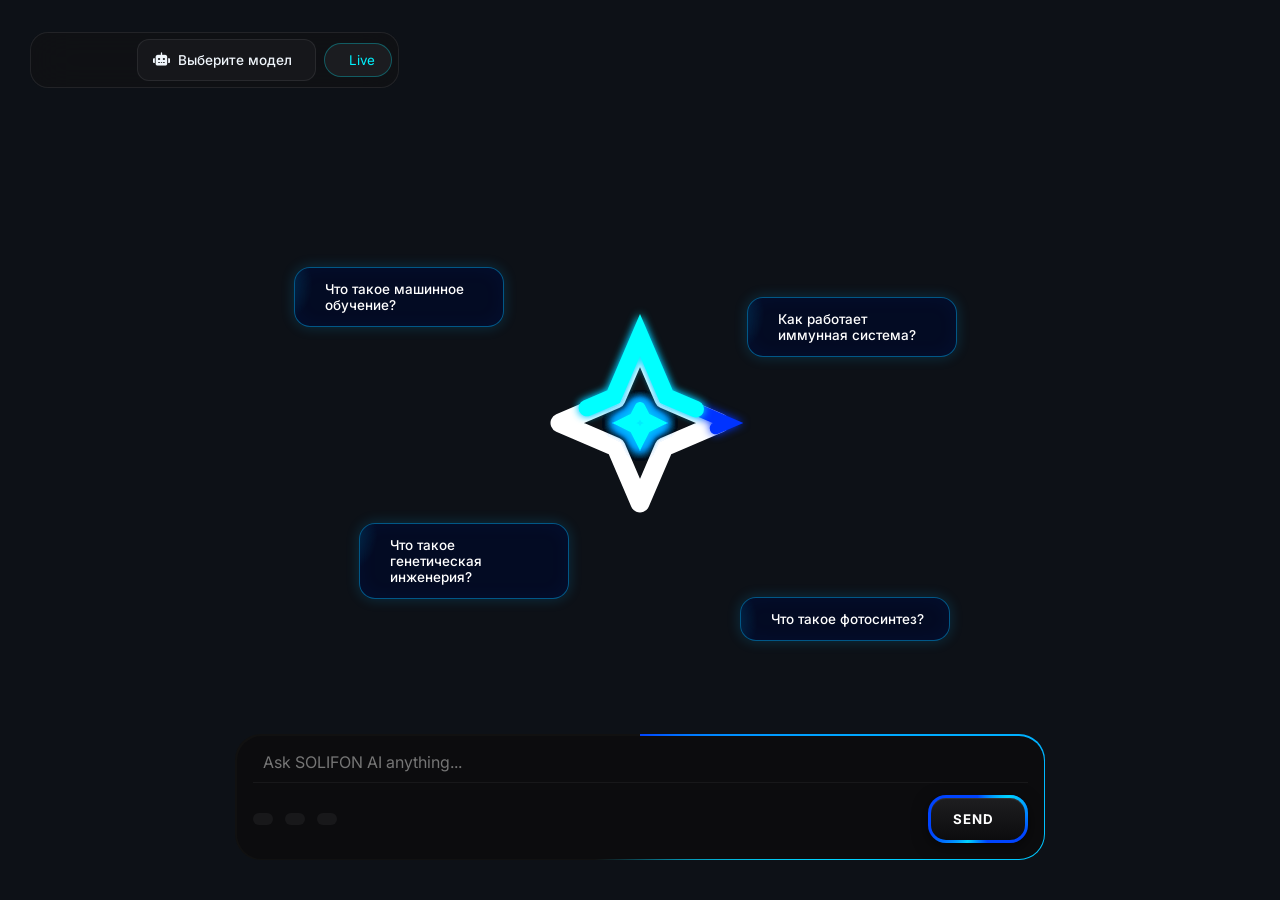
==== commit 9b62897d: "Update index.html" ====
--- a/index.html
+++ b/index.html
@@ -1255,7 +1255,7 @@
 // 1. Регистрируем Service Worker
 if ('serviceWorker' in navigator) {
   window.addEventListener('load', () => {
-    navigator.serviceWorker.register('/sw.js', { scope: '/' })
+  Navigator.serviceWorker.register('/Solifon-ai/sw.js', { scope: '/Solifon-ai/' })
       .then(reg => console.log('Solifon SW: Зарегистрирован', reg.scope))
       .catch(err => console.warn('Solifon SW: Ошибка', err));
   });
--- a/style.css
+++ b/style.css
@@ -0,0 +1,3219 @@
+:root {
+    --bg: #0d0d0e; 
+    --sidebar-bg: #0f0f11;
+    --blue-glow: #0044ff; 
+    --cyan-glow: #00d4ff; /* Светло-серый/серебристый */
+    --border: rgba(255, 255, 255, 0.08);
+    --glass: rgba(255, 255, 255, 0.03);
+    --sidebar-w: 280px;
+}
+
+/* === БАЗОВЫЕ ИСПРАВЛЕНИЯ === */
+* { 
+    margin: 0; 
+    padding: 0; 
+    box-sizing: border-box; 
+    font-family: 'Inter', sans-serif; 
+}
+
+body { 
+    background: var(--bg); 
+    color: #fff; 
+    /* Используем dvh для исключения белых полос и прыжков высоты */
+    height: 100dvh; 
+    width: 100%;
+    overflow: hidden; 
+    position: fixed; /* Фикс для iOS, чтобы не дергался экран */
+}
+
+.app-layout { 
+    display: flex; 
+    width: 100%; 
+    height: 100dvh; 
+    position: relative; 
+}
+
+/* === ЛОГОТИП === */
+.white-square-icon {
+    width: 16px; height: 16px; background: #fff; border-radius: 4px;
+    box-shadow: 0 0 15px #fff, 0 0 30px rgba(255,255,255,0.3);
+}
+
+.sidebar { 
+    position: fixed; 
+    top: 0; 
+    left: -280px; /* Исходное положение за экраном */
+    height: 100dvh; /* Динамическая высота для мобильных */
+    width: var(--sidebar-w);
+    background: var(--sidebar-bg);
+    z-index: 1000;
+    
+    /* === ГЛАВНОЕ: ЛОГИКА ЛИФТА === */
+    overflow-y: auto; /* Разрешаем скролл внутри */
+    overflow-x: hidden;
+    display: flex;
+    flex-direction: column;
+    
+    /* Плавность */
+    transition: transform 0.4s cubic-bezier(0.16, 1, 0.3, 1);
+    -webkit-overflow-scrolling: touch; /* Мягкий скролл на iPhone */
+}
+
+
+.sidebar-content {
+    position: relative;
+    width: 100%;
+    height: 100%;
+    padding: 30px 20px;
+    display: flex;
+    flex-direction: column;
+    transition: transform 0.4s ease, opacity 0.3s ease;
+    z-index: 1;
+}
+
+.library-panel {
+    position: absolute;
+    top: 0;
+    left: 100%; 
+    width: 100%;
+    height: 100%;
+    background: var(--sidebar-bg);
+    padding: 30px 20px;
+    display: flex;
+    flex-direction: column;
+    transition: transform 0.4s cubic-bezier(0.16, 1, 0.3, 1);
+    z-index: 2;
+}
+
+.sidebar.library-active .library-panel { transform: translateX(-100%); }
+/* 1. Убираем общее скрытие контента */
+.sidebar.library-active .sidebar-content,
+.sidebar.chat-active .sidebar-content {
+    opacity: 1; /* Контейнер всегда видим */
+    transform: none;
+}
+
+/* 2. Скрываем только внутренности, кроме логотипа */
+.sidebar.chat-active .new-chat-btn,
+.sidebar.chat-active .menu,
+.sidebar.chat-active .upgrade-card,
+.sidebar.library-active .new-chat-btn,
+.sidebar.library-active .menu,
+.sidebar.library-active .upgrade-card {
+    opacity: 0;
+    pointer-events: none;
+    transform: translateX(-15px);
+    transition: 0.3s ease;
+}
+
+/* 3. Фиксируем логотип сверху */
+.sidebar .logo {
+    position: relative;
+    z-index: 1001; /* Выше чем панели */
+    opacity: 1 !important;
+    visibility: visible !important;
+}
+
+/* 4. Панели должны быть под логотипом, но над меню */
+.library-panel, .chat-panel {
+    z-index: 1000; 
+    /* остальной твой код для панелей... */
+}
+
+
+.nav-toggle:checked ~ .app-layout .sidebar { transform: translateX(var(--sidebar-w)); }
+.nav-toggle:checked ~ .app-layout .main-content { transform: translateX(var(--sidebar-w)); }
+
+.logo { display: flex; align-items: center; gap: 12px; margin-bottom: 35px; font-weight: 600; font-size: 1.1rem; }
+
+.new-chat-btn { 
+    width: 100%; padding: 14px; background: var(--glass); border: 1px solid var(--border); 
+    color: #fff; border-radius: 12px; margin-bottom: 25px; display: flex; 
+    align-items: center; gap: 10px; cursor: pointer; transition: 0.2s;
+}
+.new-chat-btn:hover { background: rgba(255,255,255,0.1); }
+
+.menu-section-title { font-size: 0.75rem; color: #555; margin: 20px 0 10px 12px; font-weight: 500; }
+
+.menu { display: flex; flex-direction: column; gap: 2px; }
+
+.menu-item { 
+    padding: 12px; border-radius: 10px; color: #888; display: flex; 
+    align-items: center; gap: 12px; margin-bottom: 5px; cursor: pointer; transition: 0.2s;
+}
+.menu-item:hover { background: var(--glass); color: #fff; }
+.menu-item.active { background: var(--glass); color: #fff; border: 1px solid rgba(255,255,255,0.05); }
+
+.library-header { display: flex; align-items: center; gap: 15px; margin-bottom: 25px; padding-bottom: 15px; border-bottom: 1px solid var(--border); }
+
+.back-btn { background: var(--glass); border: none; color: #fff; width: 32px; height: 32px; border-radius: 8px; display: flex; align-items: center; justify-content: center; cursor: pointer; }
+
+.library-body { flex: 1; overflow-y: auto; }
+
+.empty-library { text-align: center; margin-top: 50px; color: #555; }
+.empty-library i { font-size: 3rem; margin-bottom: 15px; display: block; }
+
+.upgrade-card { margin-top: auto; background: rgba(255, 255, 255, 0.03); border: 1px solid var(--border); border-radius: 16px; padding: 15px; text-align: center; }
+.upgrade-card p { font-size: 0.85rem; margin: 10px 0; color: #aaa; }
+.upgrade-icon { width: 32px; height: 32px; background: var(--glass); border-radius: 50%; display: flex; align-items: center; justify-content: center; margin: 0 auto; color: #ffd700; }
+.upgrade-btn { width: 100%; padding: 8px; border-radius: 10px; border: none; background: rgba(255, 255, 255, 0.1); color: #fff; cursor: pointer; font-size: 0.8rem; font-weight: 600; transition: 0.3s; }
+.upgrade-btn:hover { background: #fff; color: #000; }
+
+/* === ОСНОВНОЙ КОНТЕНТ === */
+.main-content { flex: 1; display: flex; flex-direction: column; transition: transform 0.4s cubic-bezier(0.16, 1, 0.3, 1); position: relative; min-height: 0; overflow: hidden; }
+.app-header { height: 80px; display: flex; align-items: center; padding: 0 20px; z-index: 10; }
+.top-controls-pill { display: flex; align-items: center; gap: 8px; background: rgba(18, 18, 20, 0.7); backdrop-filter: blur(20px); border: 1px solid var(--border); padding: 6px; border-radius: 18px; }
+
+.icon-btn, .btn-clear { background: transparent; border: none; color: #aaa; width: 42px; height: 42px; border-radius: 12px; display: flex; align-items: center; justify-content: center; font-size: 1.4rem; cursor: pointer; transition: 0.2s; }
+.icon-btn:hover, .btn-clear:hover { background: var(--glass); color: #fff; }
+
+.model-selector-container { position: relative; }
+.custom-select { background: var(--glass); border: 1px solid var(--border); border-radius: 12px; padding: 0 15px; height: 42px; min-width: 160px; display: flex; align-items: center; cursor: pointer; }
+.select-trigger { display: flex; align-items: center; justify-content: space-between; width: 100%; font-size: 0.85rem; gap: 8px; font-weight: 500; }
+
+/* === ЧАТ И ЗВЕЗДА === */
+.chat-wrapper { flex: 1; overflow-y: auto; overflow-x: hidden; display: flex; flex-direction: column; position: relative; min-height: 0; -webkit-overflow-scrolling: touch; overscroll-behavior: contain; }
+.welcome-screen { margin: auto; text-align: center; display: flex; flex-direction: column; align-items: center; justify-content: center; }
+
+.star-animation-container { width: 400px; height: 400px; margin-bottom: 30px; }
+.star-animation-container svg { width: 100%; height: 100%; }
+
+.welcome-screen h1 { font-size: 2.5rem; font-weight: 500; letter-spacing: 3px; color: #fff; }
+
+#messagesContainer { display: flex !important; flex-direction: column !important; width: 100% !important; gap: 12px !important; padding: 20px; }
+
+.user-message { align-self: flex-end !important; background: rgba(255, 255, 255, 0.1) !important; border: 1px solid var(--border); padding: 12px 16px; border-radius: 15px 15px 2px 15px !important; margin-left: 20% !important; animation: fadeIn 0.3s ease-out; }
+.ai-message { align-self: flex-start !important; background: rgba(255, 255, 255, 0.05) !important; border: 1px solid var(--border); padding: 12px 16px; border-radius: 15px 15px 15px 2px !important; margin-right: 20% !important; animation: fadeIn 0.3s ease-out; }
+
+@keyframes fadeIn { from { opacity: 0; transform: translateY(10px); } to { opacity: 1; transform: translateY(0); } }
+
+/* === ПОЛЕ ВВОДА === */
+.input-area { width: 100%; max-width: 850px; margin: 0 auto; padding: 20px; }
+.input-main-wrapper { position: relative; padding: 1.5px; border-radius: 26px; overflow: hidden; background: #111; }
+
+/* РАМКА ВВОДА: ПЕРЕКЛЮЧЕНИЕ ЦВЕТА */
+.input-main-wrapper::before { 
+    content: ''; position: absolute; width: 200%; height: 200%; top: -50%; left: -50%; 
+    background: conic-gradient(var(--blue-glow), var(--cyan-glow), transparent 60%); 
+    animation: rotate 6s linear infinite; 
+}
+.deep-mode .input-main-wrapper::before {
+    background: conic-gradient(#ff0000, #000000, transparent 60%) !important;
+}
+
+.input-glass-container { position: relative; z-index: 2; background: #0c0c0e; border-radius: 25px; padding: 16px; }
+
+.input-top { display: flex; align-items: center; gap: 10px; margin-bottom: 10px; }
+.input-top input { background: transparent; border: none; color: #fff; width: 100%; outline: none; font-size: 1rem; }
+.sparkle-icon { color: var(--cyan-glow); font-size: 1.2rem; }
+
+.input-bottom { display: flex; justify-content: space-between; align-items: center; border-top: 1px solid rgba(255,255,255,0.05); padding-top: 12px; }
+
+.input-tools { display: flex; gap: 12px; }
+.tool-btn { display: flex; align-items: center; gap: 5px; background: rgba(255, 255, 255, 0.05); border: none; padding: 6px 10px; border-radius: 8px; color: #a0a0a0; font-size: 12px; cursor: pointer; transition: 0.3s; }
+.tool-btn:hover { background: rgba(255, 255, 255, 0.1); color: #fff; }
+
+.input-actions-right { display: flex; align-items: center; gap: 14px !important; }
+
+/* Диктофон */
+.mic-wrapper { position: relative; width: 50px !important; height: 50px !important; border-radius: 50%; overflow: hidden; padding: 1.2px; }
+.mic-wrapper::before { 
+    content: ''; position: absolute; width: 200%; height: 200%; top: -50%; left: -50%; 
+    background: conic-gradient(var(--blue-glow), var(--cyan-glow), transparent 60%); 
+    animation: rotate 4s linear infinite; 
+}
+.deep-mode .mic-wrapper::before {
+    background: conic-gradient(#ff0000, #000000, transparent 60%) !important;
+}
+
+.mic-btn { position: relative; z-index: 2; background: #161618; border: none; color: #fff; width: 100% !important; height: 100% !important; border-radius: 50%; display: flex; align-items: center; justify-content: center; cursor: pointer; transition: 0.3s; }
+.mic-btn i { font-size: 1.5rem !important; }
+
+.mic-btn.recording { color: #ff4b4b !important; background: rgba(255, 75, 75, 0.1) !important; box-shadow: 0 0 15px rgba(255, 75, 75, 0.4); animation: pulse-red 1.5s infinite; }
+
+/* === КНОПКА ОТПРАВКИ (SEND) - ДЛИННАЯ 200px === */
+.send-btn-wrapper { 
+    position: relative; 
+    width: 200px; 
+    height: 48px; 
+    border-radius: 18px; 
+    overflow: hidden; 
+    padding: 3px; 
+    background: #0044ff; 
+    display: flex;
+    align-items: center;
+    justify-content: center;
+    box-shadow: 0 4px 15px rgba(0, 0, 0, 0.5);
+    transition: 0.3s ease;
+}
+
+.send-btn-wrapper::before { 
+    content: ''; position: absolute; width: 250%; height: 250%; 
+    background: conic-gradient(#0044ff, #00d4ff, transparent 30%, #0044ff, #00d4ff, transparent 70%); 
+    animation: rotate 2.5s linear infinite; 
+}
+
+.send-btn-main { 
+    position: relative; z-index: 2; width: 100%; height: 100%; border: none; border-radius: 15px; 
+    color: #fff; display: flex; align-items: center; justify-content: center; gap: 8px; 
+    font-weight: 700; cursor: pointer; background: linear-gradient(180deg, #1e1e20 0%, #0c0c0e 100%);
+    box-shadow: inset 0 1px 1px rgba(255,255,255,0.1); transition: 0.2s;
+    text-transform: uppercase; letter-spacing: 1px;
+}
+
+.send-btn-main:active { transform: scale(0.96); }
+
+/* КНОПКА В КРАСНОМ РЕЖИМЕ */
+.app-layout.deep-mode .send-btn-wrapper { background: #FF0000 !important; }
+.app-layout.deep-mode .send-btn-wrapper::before {
+    background: conic-gradient(#ff0000, #330000, transparent 30%, #ff0000, #330000, transparent 70%) !important;
+}
+.app-layout.deep-mode .send-btn-main { 
+    background:linear-gradient(135deg,#0a0a0f,#0d0520) !important
+}
+
+/* === АНИМАЦИИ ЗВЕЗДЫ (+2px ТОЛЩИНЫ) === */
+.white-big { fill: none; stroke: #fff; stroke-width: 9.5px; stroke-linejoin: round; } 
+.white-small { fill: none; stroke: #fff; stroke-width: 4px; stroke-linejoin: round; } 
+
+.trace {
+    fill: none; stroke-linecap: round;
+    animation: run-stars 4.5s linear infinite;
+    transition: 0.4s ease;
+}
+
+.trace-big-blue { stroke-width: 5.5px; } 
+.trace-big-cyan { stroke-width: 7.5px; }
+.trace-small { stroke-width: 4.2px; }
+
+.color-blue { stroke: #0033FF; filter: drop-shadow(0 0 2px #0033FF); stroke-dasharray: 67 133; } 
+.color-cyan { stroke: #00FFFF; filter: drop-shadow(0 0 2px #00FFFF); animation-delay: -2.25s; stroke-dasharray: 45 155; }
+
+/* ЗВЕЗДА В DEEP MODE */
+.deep-mode .color-blue { stroke: #FF0000 !important; filter: drop-shadow(0 0 8px #FF0000) !important; } 
+.deep-mode .color-cyan { stroke: #000000 !important; filter: drop-shadow(0 0 2px rgba(255,255,255,0.4)) !important; }
+.deep-mode h1 { color: #FF0000 !important; }
+
+.deep-mode .input-glass-container { border: 1px solid rgba(255, 0, 0, 0.4); }
+.deep-mode .sparkle-icon { color: #FF0000 !important; }
+.deep-mode #userInput { color: #FF0000 !important; }
+.deep-mode .tool-btn i, .deep-mode .mic-btn i { color: #FF0000 !important; }
+
+/* === КАРТОЧКИ DEEP MODE (ИСПРАВЛЕННЫЙ КРАСНЫЙ) === */
+.hero-visual { display: none; position: absolute; width: 100%; height: 100%; top: 0; left: 0; pointer-events: none; z-index: 10; }
+.deep-mode .hero-visual { display: block; animation: fadeInCards 1s ease; }
+
+.profile-wrapper { position: absolute; top: 50%; left: 50%; transform: translate(-50%, -50%); width: 300px; height: 300px; }
+.floating-card {
+    position: absolute; padding: 10px 16px; border-radius: 20px; 
+    background: rgba(0, 0, 0, 0.9); display: flex; align-items: center; gap: 10px;
+    box-shadow: 0 10px 30px rgba(0,0,0,0.8); white-space: nowrap;
+    border: 1.5px solid #ff0000 !important; /* У всех красная рамка */
+    color: #ff0000 !important; /* У всех красный текст */
+}
+
+.card-1 { top: -40px; left: -80px; animation: floatCard 3s infinite ease-in-out; }
+.card-2 { top: 60px; right: -120px; animation: floatCard 4s infinite ease-in-out; }
+.card-3 { bottom: -20px; left: 0px; animation: floatCard 3.5s infinite ease-in-out; }
+
+/* === ВСЕ АНИМАЦИИ === */
+@keyframes floatCard { 0%, 100% { transform: translateY(0); } 50% { transform: translateY(-12px); } }
+@keyframes fadeInCards { from { opacity: 0; transform: scale(0.9); } to { opacity: 1; transform: scale(1); } }
+@keyframes rotate { from { transform: rotate(0deg); } to { transform: rotate(360deg); } }
+@keyframes pulse-red { 0% { transform: scale(1); } 50% { transform: scale(1.1); } 100% { transform: scale(1); } }
+@keyframes run-stars { from { stroke-dashoffset: 400; } to { stroke-dashoffset: 0; } }
+@keyframes float-stars {
+    0%, 100% { transform: translate(var(--dx, 0), var(--dy, 0)); }
+    50% { transform: translate(var(--dx, 0), calc(var(--dy, 0) - 10px)); }
+}
+.g-big { --dx: 0px; --dy: 0px; animation: float-stars 5s ease-in-out infinite; }
+.g-p { animation: float-stars 4s ease-in-out infinite; }
+.g-s { animation: float-stars 3.5s ease-in-out infinite; }
+
+/* МОБИЛЬНАЯ АДАПТАЦИЯ */
+@media (max-width: 480px) {
+    .send-btn-wrapper { width: 150px; height: 44px; }
+}
+/* Финальный штрих для стиля */
+.white-text {
+    color: #ffffff !important;
+    font-weight: 800; /* Можно сделать чуть жирнее для акцента */
+}
+.app-screen {
+    position: absolute;
+    top: 0;
+    left: 0;
+    width: 100%;
+    height: 100%;
+    background: #000; /* Глубокий черный фон */
+    z-index: 10;
+    padding: 20px;
+    animation: fadeIn 0.3s ease; /* Плавное появление */
+}
+
+@keyframes fadeIn {
+    from { opacity: 0; transform: translateY(10px); }
+    to { opacity: 1; transform: translateY(0); }
+}
+
+.library-header {
+    display: flex;
+    justify-content: space-between;
+    align-items: center;
+    border-bottom: 1px solid #333;
+    padding-bottom: 15px;
+    margin-bottom: 20px;
+}
+/* Создаем стиль для панели чата (копия библиотеки) */
+.chat-panel {
+    position: absolute;
+    top: 0;
+    left: 100%; 
+    width: 100%;
+    height: 100%;
+    background: var(--sidebar-bg);
+    padding: 30px 20px;
+    display: flex;
+    flex-direction: column;
+    transition: transform 0.4s cubic-bezier(0.16, 1, 0.3, 1);
+    z-index: 2;
+}
+
+/* Эффект выезда при активации класса */
+.sidebar.chat-active .chat-panel { 
+    transform: translateX(-100%); 
+}
+/* ИСПРАВЛЕНИЕ: Скрываем элементы меню, но НЕ трогаем логотип */
+.sidebar.chat-active .new-chat-btn,
+.sidebar.chat-active .menu,
+.sidebar.chat-active .upgrade-card,
+.sidebar.library-active .new-chat-btn,
+.sidebar.library-active .menu,
+.sidebar.library-active .upgrade-card {
+    opacity: 0;
+    pointer-events: none;
+    transform: translateX(-15px);
+    transition: 0.3s ease;
+}
+
+/* Фикс логотипа, чтобы он не исчезал */
+.sidebar .logo {
+    position: relative;
+    z-index: 1010; 
+    background: var(--sidebar-bg);
+    padding-bottom: 15px;
+    margin-bottom: 20px;
+    opacity: 1 !important;
+    visibility: visible !important;
+}
+
+/* Фикс панелей */
+.chat-panel, .library-panel {
+    position: absolute;
+    top: 70px; /* Оставляем место под логотип */
+    left: 100%; 
+    width: 100%;
+    height: calc(100% - 70px);
+    background: var(--sidebar-bg);
+    padding: 10px 20px;
+    display: flex;
+    flex-direction: column;
+    transition: transform 0.4s cubic-bezier(0.16, 1, 0.3, 1);
+    z-index: 1005;
+}
+
+.sidebar.chat-active .chat-panel { transform: translateX(-100%); }
+.sidebar.library-active .library-panel { transform: translateX(-100%); }
+
+/* Плавное скрытие основного меню */
+.sidebar.chat-active .menu, 
+.sidebar.chat-active .new-chat-btn,
+.sidebar.library-active .menu {
+    opacity: 0;
+    pointer-events: none;
+    transition: 0.2s;
+}
+
+ /* Сохраняем пробелы и переносы строк от нейросети */
+.message .text {
+    white-space: pre-wrap !important; 
+    word-wrap: break-word !important;
+    display: inline-block;
+    width: 100%;
+}
+
+/* Добавим небольшой отступ, чтобы текст не прилипал к краям пузыря */
+.ai-message .text, .user-message .text {
+    line-height: 1.5;
+    letter-spacing: 0.2px;
+}
+/* === ПОЛНОЭКРАННЫЕ МОДАЛЬНЫЕ ОКНА === */
+.custom-modal {
+    position: fixed;
+    top: 0;
+    left: 0;
+    width: 100%;
+    height: 100%;
+    background: var(--bg); /* Используем твой основной темный фон */
+    display: none;
+    z-index: 9999;
+    opacity: 0;
+    transition: all 0.4s cubic-bezier(0.16, 1, 0.3, 1);
+    transform: translateY(20px); /* Эффект вылета снизу */
+}
+
+.custom-modal.active {
+    display: flex;
+    opacity: 1;
+    transform: translateY(0);
+}
+
+.modal-content {
+    width: 100%;
+    height: 100%;
+    padding: 40px 20px;
+    display: flex;
+    flex-direction: column;
+    max-width: 800px; /* Ограничиваем ширину контента для красоты на ПК */
+    margin: 0 auto;
+    overflow-y: auto;
+}
+
+.modal-header {
+    display: flex;
+    justify-content: space-between;
+    align-items: center;
+    margin-bottom: 40px;
+    padding-bottom: 20px;
+    border-bottom: 1px solid var(--border);
+}
+
+.modal-header h3 {
+    font-size: 1.8rem;
+    color: #fff;
+    display: flex;
+    align-items: center;
+    gap: 15px;
+}
+
+/* Кнопка закрытия как в стиле Lumifex */
+.close-modal {
+    background: var(--glass);
+    border: 1px solid var(--border);
+    color: #fff;
+    width: 45px;
+    height: 45px;
+    border-radius: 12px;
+    display: flex;
+    align-items: center;
+    justify-content: center;
+    cursor: pointer;
+    font-size: 1.5rem;
+    transition: 0.3s;
+}
+
+.close-modal:hover {
+    background: rgba(255,255,255,0.1);
+    transform: rotate(90deg);
+}
+
+.modal-body {
+    font-size: 1.1rem;
+    line-height: 1.6;
+    color: #ccc;
+}
+/* === ПОЛНЫЙ ФИКС ГЕОМЕТРИИ МИКРОФОНА === */
+.mic-wrapper { 
+    position: relative; 
+    width: 48px !important;       /* Жестко заданная ширина */
+    height: 48px !important;      /* Жестко заданная высота */
+    min-width: 48px !important;   /* Запрет на сжатие во Flexbox */
+    max-width: 48px !important;   /* Запрет на растяжение */
+    border-radius: 50% !important; 
+    overflow: hidden; 
+    padding: 1.5px; 
+    flex-shrink: 0 !important;    /* Ключевое: запрещает элементу деформироваться */
+    display: flex;
+    align-items: center;
+    justify-content: center;
+}
+
+.mic-btn { 
+    position: relative; 
+    z-index: 2; 
+    background: #161618; 
+    border: none; 
+    color: #fff; 
+    width: 100% !important; 
+    height: 100% !important; 
+    border-radius: 50% !important; 
+    display: flex; 
+    align-items: center; 
+    justify-content: center; 
+    cursor: pointer; 
+    padding: 0 !important;        /* Убираем внутренние отступы */
+}
+
+.mic-btn i { 
+    font-size: 1.3rem !important; 
+    display: block;
+    line-height: 1;
+}
+
+/* Фикс родительского контейнера, чтобы кнопка SEND не "давила" на микрофон */
+.input-actions-right { 
+    display: flex; 
+    align-items: center; 
+    gap: 12px;
+    flex-wrap: nowrap;           /* Запрет переноса */
+}
+
+
+/* Состояние записи */
+.mic-btn.recording {
+    background: rgba(255, 0, 0, 0.2) !important;
+    box-shadow: 0 0 15px rgba(255, 0, 0, 0.5);
+    animation: pulse-red 1.5s infinite;
+}
+
+@keyframes fadeInScale {
+    from { opacity: 0; transform: translateY(-10px) scale(0.95); }
+    to { opacity: 1; transform: translateY(0) scale(1); }
+}
+
+/* Разделитель в меню */
+.dropdown-divider {
+    height: 1px;
+    background: var(--border);
+    margin: 4px 8px;
+}
+/* Стили для модального окна настроек голоса */
+#voiceSettingsModal .modal-body {
+    display: flex;
+    flex-direction: column;
+    gap: 12px;
+}
+
+#voiceSettingsModal .model-option {
+    background: rgba(255, 255, 255, 0.05);
+    border: 1px solid rgba(255, 255, 255, 0.1);
+    border-radius: 12px;
+    padding: 12px 16px;
+    display: flex;
+    align-items: center;
+    gap: 12px;
+    cursor: pointer;
+    transition: all 0.3s cubic-bezier(0.4, 0, 0.2, 1);
+}
+
+#voiceSettingsModal .model-option:hover {
+    background: rgba(255, 255, 255, 0.1);
+    transform: translateX(5px);
+    border-color: rgba(0, 242, 255, 0.3);
+}
+
+/* Эффект активного (выбранного) голоса */
+#voiceSettingsModal .model-option.active {
+    background: rgba(0, 242, 255, 0.1);
+    border-color: #00f2ff;
+    box-shadow: 0 0 15px rgba(0, 242, 255, 0.2);
+}
+
+#voiceSettingsModal .model-option.active i {
+    color: #00f2ff;
+    text-shadow: 0 0 8px rgba(0, 242, 255, 0.5);
+}
+
+#voiceSettingsModal .model-option i {
+    font-size: 1.2rem;
+    opacity: 0.8;
+}
+
+/* Плавное появление модалки */
+.custom-modal {
+    display: none; /* Скрыто по умолчанию */
+    opacity: 0;
+    transition: opacity 0.3s ease;
+}
+
+.custom-modal.active {
+    opacity: 1;
+}
+
+
+/* Делаем модалку What's New полноэкранной */
+#whatsNewModal.custom-modal {
+    background: radial-gradient(circle at center, #0f0f11 0%, #08080c 100%);
+}
+
+#whatsNewModal .modal-content.lumifex-fullscreen {
+    width: 100vw;
+    height: 100vh;
+    max-width: none;
+    margin: 0;
+    padding: 40px;
+    border: none;
+    border-radius: 0;
+    background: transparent;
+    display: flex;
+    flex-direction: column;
+}
+
+#whatsNewModal .modal-body.lumifex-scroll-area {
+    flex: 1;
+    overflow-y: auto;
+    padding-right: 10px;
+    scrollbar-width: thin;
+    scrollbar-color: var(--cyan-glow) transparent;
+}
+
+/* Стили для 3D карусели внутри модалки */
+.lumifex-wrapper .carousel-section {
+    height: 500px;
+    display: flex;
+    align-items: center;
+    justify-content: center;
+    perspective: 2000px;
+    margin-bottom: 30px;
+}
+/* =========================================
+   1. ГЛОБАЛЬНЫЕ НАСТРОЙКИ (BODY & FONTS)
+   ========================================= */
+@import url('https://fonts.googleapis.com/css2?family=Orbitron:wght@400;700;900&family=Inter:wght@300;400;600&display=swap');
+
+:root {
+    --glass-bg: rgba(255, 255, 255, 0.05);
+    --glass-accent: #aee1f9; /* Голубой неон */
+    --purple-accent: #00d2ff; /* Фиолетовый неон */
+    --font-main: 'Orbitron', sans-serif;
+    --font-secondary: 'Inter', sans-serif;
+    --slide-width: 300px;
+    --slide-height: 480px;
+    --bg-dark: #08080c;
+}
+
+html, body {
+    margin: 0;
+    padding: 0;
+    background: var(--bg-dark);
+    color: #ffffff;
+    font-family: var(--font-secondary);
+    overflow-x: hidden;
+    scroll-behavior: smooth;
+}
+
+/* Скроллбар в стиле киберпанк */
+::-webkit-scrollbar {
+    width: 6px;
+}
+::-webkit-scrollbar-track {
+    background: var(--bg-dark);
+}
+::-webkit-scrollbar-thumb {
+    background: var(--glass-accent);
+    border-radius: 10px;
+}
+
+/* =========================================
+   2. КАРУСЕЛЬ (3D ENGINE)
+   ========================================= */
+.carousel-section {
+    position: relative;
+    width: 100%;
+    height: 100vh;
+    display: flex;
+    align-items: center;
+    justify-content: center;
+    background: #08080c;
+    z-index: 2;
+}
+
+#carousel-container {
+    width: 100%;
+    height: 100vh;
+    perspective: 2000px; /* Глубина 3D */
+    display: flex;
+    flex-direction: column;
+    align-items: center;
+    justify-content: center;
+    position: relative;
+}
+
+#stellar-carousel {
+    position: relative;
+    width: 100%;
+    height: 500px;
+    transform-style: preserve-3d;
+    cursor: grab;
+    transition: transform 0.1s ease-out; /* Для плавного следования за мышкой */
+}
+
+#stellar-carousel:active {
+    cursor: grabbing;
+}
+
+.carousel-slide {
+    position: absolute;
+    left: 50%;
+    top: 50%;
+    margin-left: calc(var(--slide-width) / -2);
+    margin-top: calc(var(--slide-height) / -2);
+    width: var(--slide-width);
+    height: var(--slide-height);
+    background: rgba(255, 255, 255, 0.03);
+    backdrop-filter: blur(20px);
+    -webkit-backdrop-filter: blur(20px);
+    border: 1px solid rgba(255, 255, 255, 0.1);
+    border-radius: 30px;
+    display: flex;
+    flex-direction: column;
+    padding: 40px 25px;
+    transition: all 0.8s cubic-bezier(0.2, 0.8, 0.2, 1);
+    box-sizing: border-box;
+    user-select: none;
+}
+
+/* Активное состояние центральной карточки */
+.carousel-slide.active {
+    border-color: var(--glass-accent);
+    background: rgba(255, 255, 255, 0.08);
+    box-shadow: 0 0 50px rgba(174, 225, 249, 0.2), inset 0 0 20px rgba(174, 225, 249, 0.1);
+    transform: scale(1.1);
+    z-index: 10;
+}
+
+/* Элементы внутри карточки */
+.top-label {
+    position: absolute;
+    top: -70px;
+    left: 0;
+    width: 100%;
+    text-align: center;
+    font-family: var(--font-main);
+    font-size: 1.1rem;
+    color: var(--glass-accent);
+    text-shadow: 0 0 15px var(--glass-accent);
+    opacity: 0;
+    transition: 0.5s ease;
+    pointer-events: none;
+}
+
+.carousel-slide.active .top-label {
+    opacity: 1;
+    transform: translateY(-10px);
+}
+
+.slide-main {
+    flex: 1;
+    display: flex;
+    flex-direction: column;
+    align-items: center;
+    justify-content: center;
+}
+
+.slide-icon {
+    font-size: 5rem;
+    margin-bottom: 20px;
+    filter: drop-shadow(0 0 20px rgba(255,255,255,0.2));
+}
+
+.slide-title {
+    font-family: var(--font-main);
+    font-size: 1.4rem;
+    text-transform: uppercase;
+    letter-spacing: 3px;
+    text-align: center;
+    color: #ffffff;
+}
+
+.slide-stats-container {
+    margin-top: auto;
+    display: flex;
+    flex-direction: column;
+    gap: 10px;
+    opacity: 0.2;
+    transition: opacity 0.5s ease;
+}
+
+.carousel-slide.active .slide-stats-container {
+    opacity: 1;
+}
+
+.stat-item {
+    font-size: 0.85rem;
+    border-left: 2px solid var(--glass-accent);
+    padding-left: 12px;
+    color: #cccccc;
+    font-family: var(--font-secondary);
+}
+
+/* =========================================
+   3. ИНФО-СЛОЙ (ABOUT, SKILLS, EXPERIENCE)
+   ========================================= */
+.info-section {
+    position: relative;
+    z-index: 10;
+    background: var(--bg-dark);
+    padding: 100px 8%;
+    box-shadow: 0 -50px 100px var(--bg-dark);
+}
+
+.content-block {
+    max-width: 1100px;
+    margin: 0 auto 100px auto;
+}
+
+.content-block h2 {
+    font-family: var(--font-main);
+    font-size: 2.2rem;
+    margin-bottom: 50px;
+    display: flex;
+    align-items: center;
+    gap: 20px;
+    color: #ffffff;
+}
+
+.content-block h2::after {
+    content: '';
+    flex-grow: 1;
+    height: 1px;
+    background: linear-gradient(90deg, var(--glass-accent), transparent);
+}
+
+/* Текстовый блок системных навыков */
+.simple-text-block {
+    background: rgba(255, 255, 255, 0.02);
+    border: 1px solid rgba(174, 225, 249, 0.2);
+    padding: 45px;
+    border-radius: 24px;
+    max-width: 850px;
+    margin: 0 auto;
+    backdrop-filter: blur(15px);
+    transition: 0.3s ease;
+}
+
+.info-title {
+    font-family: var(--font-main);
+    color: var(--glass-accent);
+    margin-bottom: 25px;
+    font-size: 1.3rem;
+    text-transform: uppercase;
+    letter-spacing: 2px;
+}
+
+.info-text {
+    font-size: 1.05rem;
+    line-height: 1.8;
+    color: rgba(255, 255, 255, 0.85);
+    font-weight: 300;
+}
+
+.info-footer {
+    margin-top: 35px;
+    font-size: 0.85rem;
+    color: var(--purple-accent);
+    font-family: var(--font-main);
+    display: flex;
+    align-items: center;
+    gap: 12px;
+    opacity: 0.8;
+}
+
+.status-dot {
+    width: 10px;
+    height: 10px;
+    background: #00ff00;
+    border-radius: 50%;
+    box-shadow: 0 0 12px #00ff00;
+    display: inline-block;
+}
+
+/* Полоски прогресса навыков */
+.skill-card {
+    background: rgba(255, 255, 255, 0.03);
+    border: 1px solid rgba(255, 255, 255, 0.08);
+    border-radius: 24px;
+    padding: 35px;
+    margin-top: 30px;
+}
+
+.skill-item {
+    margin-bottom: 25px;
+}
+
+.skill-info {
+    display: flex;
+    justify-content: space-between;
+    margin-bottom: 12px;
+    font-family: var(--font-main);
+    font-size: 0.9rem;
+    letter-spacing: 1px;
+}
+
+.skill-bar-bg {
+    width: 100%;
+    height: 8px;
+    background: rgba(255, 255, 255, 0.05);
+    border-radius: 15px;
+    overflow: hidden;
+}
+
+.skill-bar-fill {
+    height: 100%;
+    background: linear-gradient(90deg, #67e8f9, #00d2ff);
+    box-shadow: 0 0 15px rgba(103, 232, 249, 0.4);
+    border-radius: 15px;
+    width: 0%; /* Анимируется через JS */
+    transition: width 1.5s cubic-bezier(0.19, 1, 0.22, 1);
+}
+
+/* =========================================
+   4. НАВИГАЦИЯ И АНИМАЦИИ
+   ========================================= */
+#dot-nav {
+    position: absolute;
+    bottom: 40px;
+    display: flex;
+    gap: 18px;
+    z-index: 5;
+}
+
+.dot {
+    width: 12px;
+    height: 12px;
+    border-radius: 50%;
+    background: rgba(255, 255, 255, 0.15);
+    border: 1px solid rgba(255, 255, 255, 0.1);
+    cursor: pointer;
+    transition: 0.4s cubic-bezier(0.4, 0, 0.2, 1);
+}
+
+.dot:hover {
+    background: rgba(255, 255, 255, 0.3);
+}
+
+.dot.active {
+    background: var(--glass-accent);
+    transform: scale(1.6);
+    box-shadow: 0 0 15px var(--glass-accent);
+    border-color: transparent;
+}
+
+/* Анимация появления контента */
+.animated-in {
+    animation: slideFadeUp 0.8s ease forwards;
+}
+
+@keyframes slideFadeUp {
+    from {
+        opacity: 0;
+        transform: translateY(30px);
+    }
+    to {
+        opacity: 1;
+        transform: translateY(0);
+    }
+}
+
+/* Адаптивность для мобильных устройств */
+@media (max-width: 768px) {
+    :root {
+        --slide-width: 260px;
+        --slide-height: 400px;
+    }
+    
+    .content-block h2 {
+        font-size: 1.6rem;
+    }
+    
+    .simple-text-block {
+        padding: 25px;
+    }
+    
+    .info-text {
+        font-size: 0.95rem;
+    }
+}
+/* Блок новостей 03 */
+.news-container {
+    display: flex;
+    flex-direction: column;
+    gap: 20px;
+}
+
+.news-card {
+    background: rgba(255, 255, 255, 0.02);
+    border-left: 3px solid var(--purple-accent); /* Фиолетовая линия слева как акцент */
+    padding: 25px 35px;
+    border-radius: 0 20px 20px 0;
+    transition: 0.3s ease;
+    border-top: 1px solid rgba(255, 255, 255, 0.05);
+    border-right: 1px solid rgba(255, 255, 255, 0.05);
+}
+
+.news-card:hover {
+    background: rgba(192, 132, 252, 0.05); /* Легкий фиолетовый отсвет при наведении */
+    transform: translateX(10px);
+}
+
+.news-date {
+    font-family: var(--font-main);
+    font-size: 0.75rem;
+    color: var(--glass-accent);
+    margin-bottom: 10px;
+    letter-spacing: 2px;
+}
+
+.news-header {
+    font-family: var(--font-main);
+    font-size: 1.1rem;
+    margin: 0 0 10px 0;
+    color: #ffffff;
+    text-transform: uppercase;
+}
+
+.news-body {
+    font-size: 0.95rem;
+    line-height: 1.6;
+    color: rgba(255, 255, 255, 0.6);
+    margin: 0;
+}
+
+/* =========================================
+   ЛОГИКА: ТОЛЬКО ДЛЯ КОМПЬЮТЕРОВ
+   ========================================= */
+
+/* 1. По умолчанию скрываем карусель (для мобилок) */
+.desktop-only {
+    display: none !important;
+}
+
+/* 2. По умолчанию показываем заглушку */
+.mobile-stub {
+    display: flex;
+    height: 60vh;
+    align-items: center;
+    justify-content: center;
+    text-align: center;
+    font-family: 'Orbitron', sans-serif;
+    color: var(--glass-accent);
+    padding: 40px;
+    border-bottom: 1px solid rgba(255,255,255,0.1);
+}
+
+.stub-content span { font-size: 3rem; display: block; margin-bottom: 20px; }
+
+/* 3. Если экран больше 1024px (Компьютер) */
+@media (min-width: 1024px) {
+    .desktop-only {
+        display: block !important; /* Показываем карусель */
+    }
+    .mobile-stub {
+        display: none !important; /* Скрываем заглушку */
+    }
+}
+
+body, .app-layout { 
+    /* это частьотвечаеть за 100hv , которая учитывает адресную строку и клавиатуру */
+    height: 100vh; 
+    height: 100dvh; 
+    overflow: hidden;
+    display: flex;
+    flex-direction: column;
+}
+
+.chat-wrapper {
+    /* Позволяем чату занимать всё свободное место и прокручиваться */
+    flex: 1;
+    overflow-y: auto;
+    -webkit-overflow-scrolling: touch; /* Плавный скролл на iOS */
+}
+
+/* это черно серий лифт  Настраиваем сам ползунок (лифт) */
+.sidebar::-webkit-scrollbar {
+    width: 4px; /* Ширина лифта */
+}
+
+.sidebar::-webkit-scrollbar-thumb {
+    background: #444444; /* СТРОКА ИЗМЕНЕНИЯ: ставим серый цвет вместо синего */
+    border-radius: 10px;
+}
+
+.sidebar::-webkit-scrollbar-track {
+    background: transparent; /* Дорожка лифта будет невидимой */
+}
+
+/* Для Firefox */
+.sidebar {
+    scrollbar-width: thin;
+    scrollbar-color: #444444 transparent;
+}
+/* Кнопка Live */
+.live-mode-btn {
+    display: flex;
+    align-items: center;
+    gap: 8px;
+    padding: 8px 16px;
+    border-radius: 20px;
+    background: rgba(255, 255, 255, 0.05);
+    border: 1px solid rgba(0, 242, 255, 0.3);
+    color: #00f2ff;
+    cursor: pointer;
+    transition: all 0.3s ease;
+    position: relative;
+    overflow: hidden;
+}
+
+.live-mode-btn.active-live {
+    background: rgba(0, 242, 255, 0.2);
+    box-shadow: 0 0 15px rgba(0, 242, 255, 0.4);
+    border-color: #00f2ff;
+}
+
+.live-pulse {
+    width: 8px;
+    height: 8px;
+    background: #00f2ff;
+    border-radius: 50%;
+    display: none;
+}
+
+.active-live .live-pulse {
+    display: block;
+    animation: live-blink 1.5s infinite;
+}
+
+@keyframes live-blink {
+    0% { transform: scale(1); opacity: 1; }
+    50% { transform: scale(1.5); opacity: 0.5; }
+    100% { transform: scale(1); opacity: 1; }
+}
+
+.live-overlay {
+    position: fixed;
+    top: 0; left: 0; width: 100%; height: 100%;
+    background: rgba(0, 0, 0, 0.85);
+    backdrop-filter: blur(20px);
+    z-index: 99999;
+    display: flex;
+    flex-direction: column;
+    align-items: center;
+    justify-content: center;
+    color: white;
+    transition: opacity 0.3s ease;
+    pointer-events: auto !important; /* ← ДОБАВЬ ЭТУ СТРОКУ */
+}
+
+.stop-live-btn {
+    margin-top: 40px;
+    padding: 12px 30px;
+    border-radius: 30px;
+    border: none;
+    background: #ff4d4d;
+    color: white;
+    font-weight: 600;
+    cursor: pointer;
+    pointer-events: auto !important; /* ← И ЭТУ */
+    position: relative;
+    z-index: 100000; /* ← И ЭТУ */
+}
+
+.wave-container {
+    display: flex;
+    align-items: center;
+    gap: 5px;
+    height: 60px;
+    margin-bottom: 30px;
+}
+
+.wave {
+    width: 6px;
+    height: 20px;
+    background: #00f2ff;
+    border-radius: 3px;
+    animation: wave-anim 1.2s infinite ease-in-out;
+}
+
+.wave:nth-child(2) { animation-delay: 0.2s; }
+.wave:nth-child(3) { animation-delay: 0.4s; }
+
+@keyframes wave-anim {
+    0%, 100% { height: 20px; }
+    50% { height: 60px; }
+}
+
+
+/* ==========================================================
+   LUMIFEX AI - OFFICIAL STYLESHEET
+   Сохранено: Все оригинальные стили + Фикс для картинок
+   ========================================================== */
+
+/* ОБЩИЕ СТИЛИ */
+body {
+    margin: 0;
+    background-color: #0d1117;
+    color: #f0f6fc;
+    font-family: -apple-system, BlinkMacSystemFont, "Segoe UI", Helvetica, Arial, sans-serif;
+    display: flex;
+    flex-direction: column;
+    align-items: center;
+    padding: 20px 10px;
+    min-height: 100vh;
+}
+
+.title {
+    font-size: 0.8rem;
+    color: #8b949e;
+    margin-bottom: 15px;
+    text-transform: uppercase;
+    letter-spacing: 1px;
+}
+
+/* НАВИГАЦИЯ (Вкладки) */
+.nav-container-row {
+    display: flex;
+    flex-direction: row;
+    justify-content: center;
+    gap: 8px;
+    width: 100%;
+    max-width: 400px;
+    margin-bottom: 30px;
+}
+
+.tab-button {
+    flex: 1;
+    background: #161b22;
+    border: 1px solid #30363d;
+    border-radius: 8px;
+    padding: 12px 5px;
+    color: white;
+    display: flex;
+    align-items: center;
+    justify-content: center;
+    gap: 8px;
+    cursor: pointer;
+    font-size: 0.85rem;
+    white-space: nowrap;
+    transition: 0.3s;
+}
+
+.tab-button.active {
+    border-color: #58a6ff;
+    background: #21262d;
+    box-shadow: 0 0 10px rgba(88, 166, 255, 0.2);
+}
+
+.icon-phys { color: #bc8cff; }
+.icon-bio { color: #7ee787; }
+.icon-chem { color: #3fb950; }
+
+/* СЕТКА КАРТОЧЕК */
+.grid-container {
+    display: grid;
+    /* На мобилках 1 колонка, на планшетах/ПК автоматически добавится больше */
+    grid-template-columns: repeat(auto-fill, minmax(280px, 1fr)); 
+    gap: 15px;
+    width: 100%;
+    max-width: 1000px; /* Увеличил, чтобы на ПК влезало больше в ряд */
+}
+
+.card {
+    background: #161b22;
+    border: 1px solid #30363d;
+    border-radius: 12px;
+    display: none; 
+    overflow: hidden;
+    cursor: pointer;
+    transition: transform 0.2s, border-color 0.3s;
+}
+
+.card:hover {
+    border-color: #58a6ff;
+}
+
+.card:active {
+    transform: scale(0.98);
+}
+
+.show { 
+    display: block; 
+    animation: fadeIn 0.4s ease;
+}
+
+@keyframes fadeIn {
+    from { opacity: 0; transform: translateY(10px); }
+    to { opacity: 1; transform: translateY(0); }
+}
+
+/* ФОТО В КАРТОЧКАХ */
+.card-preview {
+    width: 100%;
+    height: 160px; /* Высота превью */
+    overflow: hidden;
+    background: #1a1a1a;
+    border-bottom: 1px solid #30363d;
+}
+
+.card-preview img {
+    width: 100%;
+    height: 100%;
+    object-fit: cover; /* Картинка заполняет блок без искажений */
+    transition: transform 0.3s ease;
+}
+
+.card:hover .card-preview img {
+    transform: scale(1.1); /* Эффект зума при наведении */
+}
+
+.card-info { padding: 12px; }
+.card-title { font-weight: bold; font-size: 1rem; margin-bottom: 4px; color: #f0f6fc; }
+.card-desc { font-size: 0.8rem; color: #8b949e; line-height: 1.4; }
+
+/* ЭКРАН СИМУЛЯЦИИ */
+#sim-screen {
+    position: fixed;
+    top: 0;
+    left: 0;
+    width: 100vw;
+    height: 100vh;
+    background: #0d1117;
+    z-index: 9999;
+    display: none;
+    flex-direction: column;
+}
+
+.header-sim {
+    height: 60px;
+    background: #161b22;
+    border-bottom: 1px solid #30363d;
+    display: flex;
+    align-items: center;
+    padding: 0 15px;
+    flex-shrink: 0;
+}
+
+#iframe-container {
+    flex-grow: 1;
+    width: 100%;
+    background: #000;
+    position: relative;
+}
+
+iframe {
+    width: 100%;
+    height: 100%;
+    border: none;
+}
+
+/* --- СТИЛЬНЫЙ ЛОАДЕР (LUMIFEX REACTOR) --- */
+#loader-layer {
+    position: absolute;
+    top: 0;
+    left: 0;
+    width: 100%;
+    height: 100%;
+    background: #0d1117;
+    z-index: 10000;
+    display: flex;
+    flex-direction: column;
+    align-items: center;
+    justify-content: center;
+    transition: opacity 0.5s ease;
+}
+
+.loader {
+    width: 100px;
+    height: 100px;
+    border: 3px solid transparent;
+    border-top-color: #58a6ff;
+    border-bottom-color: #58a6ff;
+    border-radius: 50%;
+    position: relative;
+    animation: spin 2s linear infinite;
+}
+
+.loader:before {
+    content: "";
+    position: absolute;
+    top: 7px;
+    left: 7px;
+    right: 7px;
+    bottom: 7px;
+    border: 3px solid transparent;
+    border-top-color: #0056b3;
+    border-bottom-color: #0056b3;
+    border-radius: 50%;
+    animation: spin 3s linear infinite;
+}
+
+.loader-inner {
+    position: absolute;
+    top: 17px;
+    left: 17px;
+    right: 17px;
+    bottom: 17px;
+    border: 3px solid transparent;
+    border-top-color: #58a6ff;
+    border-bottom-color: #58a6ff;
+    border-radius: 50%;
+    animation: spin 1.5s linear infinite;
+}
+
+.loader-text {
+    margin-top: 25px;
+    color: #58a6ff;
+    font-size: 14px;
+    font-weight: bold;
+    letter-spacing: 3px;
+    text-align: center;
+    text-transform: uppercase;
+}
+
+@keyframes spin {
+    0% { transform: rotate(0deg); }
+    100% { transform: rotate(360deg); }
+}
+
+/* ЗАГЛУШКА НИЖНЕЙ ПАНЕЛИ PHET */
+#iframe-container::after {
+    content: "";
+    position: absolute;
+    bottom: 0;
+    left: 0;
+    right: 0;
+    height: 60px; 
+    background: #000;
+    z-index: 9998; /* Поставил чуть меньше лоадера */
+    pointer-events: none;
+}
+
+/* === ФИКСЫ ПОЗИЦИОНИРОВАНИЯ И ГЛУБИНЫ === */
+
+/* Улучшаем читаемость текста в AI ответах (Markdown-friendly) */
+.ai-message .text {
+    font-size: 0.95rem;
+    line-height: 1.6;
+    color: rgba(255, 255, 255, 0.9);
+}
+
+/* Стилизация кода в сообщениях (если ИИ пришлет код) */
+.message code {
+    background: rgba(0, 0, 0, 0.3);
+    padding: 2px 6px;
+    border-radius: 4px;
+    font-family: 'JetBrains Mono', monospace;
+    font-size: 0.85rem;
+    border: 1px solid var(--border);
+}
+
+/* Эффект наведения на карточки лаборатории (Physics/Bio/Chem) */
+.card {
+    position: relative;
+    transition: all 0.4s cubic-bezier(0.175, 0.885, 0.32, 1.275);
+}
+
+.card::after {
+    content: '';
+    position: absolute;
+    inset: 0;
+    border-radius: 12px;
+    box-shadow: 0 0 20px rgba(0, 212, 255, 0);
+    transition: box-shadow 0.3s ease;
+}
+
+.card:hover {
+    transform: translateY(-8px) scale(1.02);
+    border-color: var(--cyan-glow);
+}
+
+.card:hover::after {
+    box-shadow: 0 10px 30px rgba(0, 212, 255, 0.15);
+}
+
+/* Фикс для мобильной клавиатуры: чтобы ввод не перекрывал чат */
+@media (max-height: 500px) {
+    .star-animation-container {
+        display: none; /* Скрываем звезду на маленьких экранах при открытой клавиатуре */
+    }
+    .welcome-screen h1 {
+        font-size: 1.5rem;
+    }
+}
+
+/* Слой для блокировки кликов во время записи голоса */
+.mic-btn.recording::after {
+    content: '';
+    position: fixed;
+    inset: 0;
+    background: rgba(255, 0, 0, 0.03);
+    pointer-events: none;
+    z-index: -1;
+}
+
+/* Убираем глобальный body и переносим его свойства строго в контейнер презентации */
+#presentation-screen {
+    font-family: 'Segoe UI', sans-serif; 
+    color: white; 
+    /* background, position, width и height у тебя уже прописаны инлайн в HTML, 
+       но если захочешь убрать их из HTML, можешь добавить их сюда */
+}
+
+/* Привязываем все элементы строго к #presentation-screen */
+#presentation-screen .tabs-bar { 
+    background: #252526; 
+    display: flex; 
+    padding: 5px; 
+    gap: 5px; 
+    border-bottom: 1px solid #333; 
+}
+
+#presentation-screen .tab-btn { 
+    background: #2d2d2d; 
+    color: #999; 
+    border: none; 
+    padding: 8px 15px; 
+    cursor: pointer; 
+    border-radius: 4px; 
+    transition: 0.3s;
+}
+
+#presentation-screen .tab-btn.active { 
+    background: #007acc; 
+    color: white; 
+}
+
+#presentation-screen .tab-btn:hover { 
+    background: #3e3e3e; 
+}
+
+#presentation-screen .run-btn { 
+    margin-left: auto; 
+    background: #28a745; 
+    color: white; 
+    border: none; 
+    padding: 8px 20px; 
+    border-radius: 4px; 
+    cursor: pointer; 
+}
+
+/* В HTML у тебя используется id="editor-container", обращаемся к нему */
+#presentation-screen #editor-container { 
+    position: relative; 
+}
+
+/* В HTML у тебя используется класс .editor-tab-content */
+#presentation-screen .editor-tab-content { 
+    display: none; 
+    height: 100%; 
+    width: 100%; 
+}
+
+#presentation-screen .editor-tab-content.show { 
+    display: block; 
+}
+
+/* Обращаемся к iframe только внутри презентации */
+#presentation-screen iframe { 
+    width: 100%; 
+    height: 100%; 
+    border: none; 
+    background: #ffffff; /* Белый фон для превью кода */
+}
+
+/* Настройка самого редактора CodeMirror */
+#presentation-screen .CodeMirror { 
+    height: 100% !important; 
+    font-size: 14px; 
+}
+
+/* Показываем панель чатов, когда у сайдбара есть класс chat-active */
+.sidebar.chat-active .chat-panel {
+    display: block; /* Или используй transform, если у тебя там анимации выезда */
+    z-index: 10;
+}
+
+/* === ПОЛНЫЙ ФИКС СИНЕЙ ЛИНИИ И РАМОК ДЛЯ МОБИЛОК === */
+
+/* 1. Отключаем системное подсвечивание клика */
+* {
+    -webkit-tap-highlight-color: rgba(0,0,0,0) !important;
+    -webkit-tap-highlight-color: transparent !important;
+}
+
+/* 2. Убираем рамку фокуса для всех интерактивных элементов */
+a, button, input, textarea, select, div, span {
+    outline: none !important;
+    outline: 0 !important;
+    -webkit-appearance: none; /* Убирает стандартные стили кнопок iOS */
+}
+
+/* 3. Специфический фикс для Chrome и Safari (Focus-visible) */
+*:focus-visible {
+    outline: none !important;
+}
+
+/* 4. Если линия появляется под шапкой или в инпуте (из-за теней) */
+input:focus, .input-main-wrapper:focus-within {
+    box-shadow: none !important;
+}
+
+
+.app-layout {
+    border: none !important;
+    outline: none !important;
+    box-shadow: none !important;
+}
+/* Поднимаем всю панель ввода выше всего остального */
+.input-area {
+    position: relative;
+    z-index: 9999 !important;
+    pointer-events: auto !important;
+}
+
+/* Гарантируем кликабельность конкретных кнопок */
+#micBtn, #liveToggle, #sendBtn {
+    cursor: pointer !important;
+    pointer-events: auto !important;
+    z-index: 10000 !important;
+}
+
+/* Если приветственный экран блокирует клики в нижней части */
+.welcome-screen {
+    pointer-events: none; /* Пропускает клики сквозь себя */
+}
+
+.welcome-screen * {
+    pointer-events: auto; /* Но элементы внутри него (если есть кнопки) снова кликабельны */
+}
+
+/* 1. Гарантируем, что обертка чата не блокируется фоном */
+.chat-wrapper {
+    position: relative;
+    z-index: 1; /* Оставляем низким, чтобы модалки были выше */
+    pointer-events: auto;
+}
+
+/* 2. Исправляем анимацию звезд и приветствие */
+.star-animation-container {
+    pointer-events: none; /* Звезда не должна мешать кликам по тексту или кнопкам */
+}
+
+/* 3. Фикс для мобильных: убираем лишние отступы, которые могут "съедать" клики */
+.app-layout {
+    overflow: hidden;
+    touch-action: manipulation; /* Убирает задержку клика на iOS */
+}
+
+/* 4. Явно прописываем, что модальные окна в скрытом состоянии не занимают места */
+.custom-modal:not(.active) {
+    visibility: hidden;
+    pointer-events: none;
+    display: none; /* Убедитесь, что JS меняет именно это */
+}
+
+/* 5. Если есть "фантомная" синяя линия или слой сверху */
+.app-header {
+    pointer-events: none; /* Пропускаем клики сквозь пустые места шапки */
+}
+.top-controls-pill, .icon-btn, .model-selector-container {
+    pointer-events: auto; /* Возвращаем кликабельность элементам управления */
+}
+/* Мобильный фикс: убираем тонкие синие/голубые линии и упрощаем визуал */
+@media (max-width: 480px) {
+  /* Скрыть декоративные градиенты/слои, которые выглядят как горизонтальная линия */
+  .star-animation-container,
+  .star-animation-container svg,
+  .trace,
+  .color-blue,
+  .color-cyan,
+  .send-btn-wrapper::before,
+  .input-main-wrapper::before {
+    display: none !important;
+    background: none !important;
+    box-shadow: none !important;
+    filter: none !important;
+  }
+
+  /* Уменьшаем размеры звезды/визуалов, если нужно показать их */
+  .star-animation-container { width: 220px; height: 220px; margin-bottom: 18px; }
+
+  /* Поле ввода — растянуть по ширине, убрать лишние отступы */
+  .input-area { padding: 12px; max-width: 100%; width: 100%; box-sizing: border-box; }
+  .input-main-wrapper { border-radius: 20px; padding: 0.5px; }
+
+  /* Кнопка SEND — компактнее и всегда видна */
+  .send-btn-wrapper { width: 140px !important; height: 44px !important; padding: 2px !important; }
+  .send-btn-main { font-size: 0.85rem; letter-spacing: 0.6px; }
+
+  /* Убираем большие отступы вокруг приветственного экрана */
+  .welcome-screen { margin: 12px 0; padding: 0 8px; }
+
+  /* Гарантируем, что звезда не мешает кликам по нижним элементам */
+  .star-animation-container { pointer-events: none !important; }
+
+  /* Обеспечиваем, что чат и поле ввода остаются над визуалами */
+  .input-area, .input-main-wrapper, #messagesContainer {
+    position: relative;
+    z-index: 9999 !important;
+  }
+}
+
+/* ===== Quick Questions (desktop only) ===== */
+.top-badges-wrapper {
+  position: absolute;
+  top: 48px;
+  left: 50%;
+  transform: translateX(-50%);
+  display: flex;
+  gap: 12px;
+  z-index: 1015;
+  pointer-events: none;
+  transition: transform 0.45s cubic-bezier(.2,.9,.2,1), opacity 0.35s;
+  opacity: 1;
+}
+
+.top-badges-wrapper .badge-card {
+  pointer-events: auto;
+  background: linear-gradient(180deg, rgba(255,255,255,0.03), rgba(255,255,255,0.02));
+  border: 1px solid rgba(255,255,255,0.06);
+  color: #e6f7ff;
+  padding: 10px 14px;
+  border-radius: 12px;
+  font-weight: 700;
+  font-size: 0.9rem;
+  cursor: pointer;
+  display: inline-flex;
+  align-items: center;
+  gap: 8px;
+  box-shadow: 0 8px 30px rgba(0,0,0,0.6);
+  backdrop-filter: blur(8px);
+  transition: transform 0.25s ease, box-shadow 0.25s ease;
+}
+
+.top-badges-wrapper .badge-card.primary {
+  background: linear-gradient(90deg, rgba(0,68,255,0.12), rgba(0,212,255,0.06));
+  border-color: rgba(0,212,255,0.12);
+}
+
+.top-badges-wrapper .badge-card:hover {
+  transform: translateY(-6px) scale(1.02);
+  box-shadow: 0 18px 40px rgba(0,0,0,0.7);
+}
+
+.top-badges-wrapper.slide-down { transform: translateX(-50%) translateY(18px); opacity: 0.95; }
+.top-badges-wrapper.slide-up { transform: translateX(-50%) translateY(0); opacity: 1; }
+
+.input-highlight {
+  box-shadow: 0 0 0 4px rgba(0,212,255,0.12) !important;
+  transition: box-shadow 0.45s ease;
+}
+
+/* Скрыть на планшетах/мобиле */
+@media (max-width: 1024px) {
+  .top-badges-wrapper { display: none !important; }
+}
+
+.quick-pill-btn {
+  background: rgba(20, 5, 5, 0.7);
+  border: 1px solid rgba(220, 50, 50, 0.4);
+  border-radius: 20px;
+  color: rgba(255, 255, 255, 0.85);
+  padding: 10px 18px;
+  font-size: 13px;
+  font-family: 'Inter', sans-serif;
+  cursor: pointer;
+  transition: all 0.25s ease;
+  backdrop-filter: blur(10px);
+  text-align: left;
+  max-width: 280px;
+  line-height: 1.4;
+  box-shadow: 0 0 10px rgba(255, 40, 40, 0.1);
+}
+
+.quick-pill-btn:hover {
+  background: rgba(180, 30, 30, 0.35);
+  border-color: rgba(255, 60, 60, 0.8);
+  color: #fff;
+  box-shadow: 0 0 18px rgba(255, 40, 40, 0.35);
+  transform: translateY(-2px);
+}
+
+/* ============================================================
+   QUICK CARDS — вопросы на welcome экране
+   ============================================================ */
+
+.quick-pills-wrapper {
+  position: relative;
+  width: 100%;
+  display: flex;
+  justify-content: center;
+  margin-top: 24px;
+}
+
+.quick-pills {
+  display: flex;
+  gap: 14px;
+  justify-content: center;
+  flex-wrap: wrap;
+  max-width: 720px;
+}
+
+/* --- Карточка --- */
+.quick-card {
+  display: flex;
+  align-items: center;
+  gap: 10px;
+  padding: 13px 20px;
+  border-radius: 50px;
+  cursor: pointer;
+  font-size: 13.5px;
+  font-weight: 500;
+  color: #fff;
+  white-space: nowrap;
+  position: relative;
+  overflow: hidden;
+  transition: transform 0.3s ease, box-shadow 0.3s ease;
+
+  /* Синий/голубой стиль по умолчанию */
+  background: rgba(0, 10, 40, 0.75);
+  border: 1px solid rgba(0, 180, 255, 0.45);
+  box-shadow:
+    0 0 14px rgba(0, 180, 255, 0.2),
+    inset 0 0 20px rgba(0, 100, 255, 0.06);
+  backdrop-filter: blur(14px);
+  animation: pill-float 3.5s ease-in-out infinite;
+}
+
+/* Иконки — синие */
+.quick-card i {
+  font-size: 16px;
+  color: var(--cyan-glow);
+  transition: color 0.4s ease;
+}
+
+/* Свечение внутри карточки */
+.quick-card::before {
+  content: '';
+  position: absolute;
+  top: -40%;
+  left: -30%;
+  width: 80px;
+  height: 80px;
+  background: radial-gradient(circle, rgba(0, 200, 255, 0.25), transparent 70%);
+  border-radius: 50%;
+  pointer-events: none;
+  transition: background 0.5s ease;
+}
+
+/* Разные задержки анимации для каждой */
+.quick-card-1 { animation-delay: 0s; }
+.quick-card-2 { animation-delay: 0.6s; }
+.quick-card-3 { animation-delay: 1.2s; }
+.quick-card-4 { animation-delay: 1.8s; }
+
+@keyframes pill-float {
+  0%, 100% { transform: translateY(0px); }
+  50%       { transform: translateY(-7px); }
+}
+
+.quick-card:hover {
+  transform: translateY(-4px) scale(1.03);
+  box-shadow:
+    0 0 28px rgba(0, 200, 255, 0.45),
+    inset 0 0 20px rgba(0, 150, 255, 0.12);
+  border-color: rgba(0, 220, 255, 0.8);
+}
+
+/* --- DEEP MODE: синий → красный/чёрный --- */
+.app-layout.deep-mode .quick-card {
+  background: rgba(20, 0, 0, 0.8);
+  border-color: rgba(220, 40, 40, 0.5);
+  box-shadow:
+    0 0 14px rgba(255, 40, 40, 0.2),
+    inset 0 0 20px rgba(150, 0, 0, 0.08);
+  animation: pill-float-red 3.5s ease-in-out infinite;
+}
+
+.app-layout.deep-mode .quick-card i {
+  color: #ff4444;
+}
+
+.app-layout.deep-mode .quick-card::before {
+  background: radial-gradient(circle, rgba(255, 60, 60, 0.2), transparent 70%);
+}
+
+.app-layout.deep-mode .quick-card:hover {
+  box-shadow:
+    0 0 28px rgba(255, 50, 50, 0.5),
+    inset 0 0 20px rgba(200, 0, 0, 0.15);
+  border-color: rgba(255, 60, 60, 0.9);
+}
+
+@keyframes pill-float-red {
+  0%, 100% { transform: translateY(0px); }
+  50%       { transform: translateY(-7px); }
+}
+
+@media (min-width: 769px) {
+  .welcome-screen {
+    position: relative;
+    width: 100%;
+    min-height: 75vh;
+  }
+
+  .quick-pills-wrapper {
+    position: absolute;
+    inset: 0;
+    pointer-events: none;
+    z-index: 5;
+  }
+
+  .quick-pills {
+    position: relative;
+    width: 100%;
+    height: 100%;
+    display: block;
+  }
+
+  .quick-card {
+    position: absolute;
+    width: 210px;
+    pointer-events: all;
+    white-space: normal;
+    text-align: left;
+    border-radius: 16px;
+  }
+
+  /* Левая сторона */
+  .quick-card-1 { top: 22%; left: 2%; }
+  .quick-card-3 { bottom: 27%; left: 11%; }
+
+  /* Правая сторона */
+  .quick-card-2 { top: calc(22% + 30px); right: 6%; }
+  .quick-card-4 { bottom: calc(22% - 9px); right: calc(6% + 7px); }
+}
+
+/* === МОБИЛЬНЫЙ: зигзаг слева-справа === */
+@media (max-width: 768px) {
+  .quick-pills-wrapper {
+    width: 100%;
+    padding: 10px 16px;
+    position: relative;
+  }
+
+  .quick-pills {
+    display: flex !important;
+    flex-direction: column;
+    gap: 20px;
+    width: 100%;
+    max-width: 100%;
+    align-items: flex-start;
+  }
+
+  .quick-card {
+    width: 70%;
+    border-radius: 18px;
+    white-space: normal;
+    min-width: unset;
+    max-width: unset;
+    font-size: 13px;
+    padding: 13px 16px;
+    position: relative;
+  }
+
+  /* Нечётные — слева */
+  .quick-card-1,
+  .quick-card-3 {
+    align-self: flex-start;
+    margin-left: 0;
+  }
+
+  /* Чётные — справа */
+  .quick-card-2,
+  .quick-card-4 {
+    align-self: flex-end;
+    margin-right: 0;
+  }
+
+  /* Анимация — как на десктопе */
+  .quick-card-1 { animation: pill-float 3.2s ease-in-out infinite 0s; }
+  .quick-card-2 { animation: pill-float 3.2s ease-in-out infinite 0.6s; }
+  .quick-card-3 { animation: pill-float 3.2s ease-in-out infinite 1.2s; }
+  .quick-card-4 { animation: pill-float 3.2s ease-in-out infinite 1.8s; }
+
+  .app-layout.deep-mode .quick-card-1,
+  .app-layout.deep-mode .quick-card-2,
+  .app-layout.deep-mode .quick-card-3,
+  .app-layout.deep-mode .quick-card-4 {
+    animation-name: pill-float-red;
+  }
+
+  /* Скрываем floating-cards (100% Evidence и др.) */
+  .floating-card,
+  .hero-visual,
+  .profile-wrapper {
+    display: none !important;
+  }
+}
+
+  .model-overlay {
+    display: none;
+    position: fixed;
+    inset: 0;
+    background: rgba(0,0,0,0.5);
+    z-index: 1999;
+    backdrop-filter: blur(2px);
+}
+.model-overlay.active {
+    display: block;
+}
+
+/* Модалки на мобильных */
+@media (max-width: 768px) {
+    .modal-content, 
+    [id$="Modal"] > div,
+    .modal > div {
+        width: 95vw !important;
+        max-width: 95vw !important;
+        max-height: 85vh !important;
+        overflow-y: auto !important;
+        border-radius: 20px !important;
+        padding: 20px !important;
+        margin: auto !important;
+    }
+
+    /* Симуляции (lab/main-screen) */
+    #main-screen {
+        padding: 10px !important;
+    }
+    .grid-container {
+        grid-template-columns: 1fr 1fr !important;
+        gap: 10px !important;
+    }
+    .card {
+        min-height: 140px !important;
+    }
+    .nav-container-row {
+        overflow-x: auto !important;
+        flex-wrap: nowrap !important;
+        -webkit-overflow-scrolling: touch !important;
+        scrollbar-width: none !important;
+        gap: 8px !important;
+        padding: 8px 0 !important;
+    }
+    .nav-container-row::-webkit-scrollbar { display: none !important; }
+}
+
+/* Скроллбар — серый */
+::-webkit-scrollbar { width: 4px; }
+::-webkit-scrollbar-track { background: transparent; }
+::-webkit-scrollbar-thumb { 
+    background: rgba(255,255,255,0.15); 
+    border-radius: 4px; 
+}
+::-webkit-scrollbar-thumb:hover { 
+    background: rgba(255,255,255,0.3); 
+}
+* { scrollbar-width: thin; scrollbar-color: rgba(255,255,255,0.15) transparent; }
+
+
+  /* ===== 2. LAB / NEW PROJECT — ЛИФТ СКРОЛЛ + СЕРЫЙ ===== */
+  #main-screen {
+    overflow-y: auto !important;
+    -webkit-overflow-scrolling: touch !important;
+    scroll-behavior: smooth !important;
+    overscroll-behavior: contain !important;
+  }
+
+  .nav-container-row {
+    overflow-x: auto !important;
+    -webkit-overflow-scrolling: touch !important;
+    scrollbar-width: none !important;
+    padding-bottom: 4px;
+    scroll-snap-type: x mandatory;
+  }
+  .nav-container-row::-webkit-scrollbar { display: none !important; }
+
+  .tab-button {
+    background: #2a2a2e !important;
+    border: 1px solid rgba(255,255,255,0.1) !important;
+    color: #aaa !important;
+    border-radius: 12px !important;
+    scroll-snap-align: start;
+    flex-shrink: 0;
+    white-space: nowrap;
+  }
+  .tab-button.active {
+    background: #3a3a3e !important;
+    color: #fff !important;
+    border-color: rgba(255,255,255,0.25) !important;
+  }
+
+  .grid-container {
+    display: grid !important;
+    grid-template-columns: 1fr 1fr !important;
+    gap: 12px !important;
+    padding: 0 16px 100px !important;
+    overflow-y: auto !important;
+    -webkit-overflow-scrolling: touch !important;
+  }
+
+  .card {
+    background: #1e1e20 !important;
+    border: 1px solid rgba(255,255,255,0.08) !important;
+    border-radius: 14px !important;
+    overflow: hidden;
+    cursor: pointer;
+    transition: transform 0.2s;
+  }
+  .card:active { transform: scale(0.97); }
+
+  .card-info {
+    padding: 10px !important;
+    background: #1e1e20 !important;
+  }
+  .card-title {
+    font-size: 0.85rem !important;
+    color: #fff !important;
+    font-weight: 600;
+  }
+  .card-desc {
+    font-size: 0.72rem !important;
+    color: #777 !important;
+    margin-top: 4px !important;
+  }
+  .card-preview img {
+    width: 100% !important;
+    height: 100px !important;
+    object-fit: cover !important;
+  }
+
+  /* ===== 3. WHAT'S NEW / SYSTEM CHRONICLES — МОБАЙЛ ===== */
+  .custom-modal .modal-content {
+    padding: 20px 16px !important;
+    overflow-y: auto !important;
+    -webkit-overflow-scrolling: touch !important;
+  }
+
+  .modal-header {
+    position: sticky;
+    top: 0;
+    background: var(--bg);
+    z-index: 10;
+    padding: 16px 0 !important;
+    margin-bottom: 20px !important;
+  }
+
+  .modal-header h3 {
+    font-size: 1.2rem !important;
+  }
+
+  /* Карточки навыков в Lumifex */
+  .lumifex-card, [class*="lumifex"], .skill-card {
+    margin-bottom: 16px !important;
+    padding: 16px !important;
+    border-radius: 16px !important;
+  }
+
+  /* ===== 4. PRESENTATION / CODE EDITOR ===== */
+  #presentationScreen, .presentation-screen, .code-editor-screen {
+    background: #0d0d0e !important;
+  }
+
+  /* Убираем белый фон у CodeMirror */
+  .CodeMirror {
+    background: #12121500 !important;
+    color: #e0e0e0 !important;
+    height: auto !important;
+    min-height: 200px;
+    font-size: 14px !important;
+  }
+  .CodeMirror-scroll {
+    background: transparent !important;
+  }
+  .CodeMirror-gutters {
+    background: #1a1a1c !important;
+    border-right: 1px solid rgba(255,255,255,0.05) !important;
+  }
+  .CodeMirror-linenumber {
+    color: #555 !important;
+  }
+
+  /* Табы (HTML / CSS / JS / Python) */
+  .editor-tabs, .tab-bar {
+    background: #1a1a1c !important;
+    border-bottom: 1px solid rgba(255,255,255,0.08) !important;
+    overflow-x: auto !important;
+    scrollbar-width: none !important;
+  }
+  .editor-tab, .tab-bar button {
+    background: transparent !important;
+    color: #666 !important;
+    border: none !important;
+    padding: 10px 16px !important;
+    font-size: 0.9rem !important;
+    white-space: nowrap;
+  }
+  .editor-tab.active, .tab-bar button.active {
+    color: #00f2ff !important;
+    border-bottom: 2px solid #00f2ff !important;
+  }
+
+  /* Кнопка Run */
+  .run-btn, button[onclick*="run"], #runBtn {
+    background: #22c55e !important;
+    color: #fff !important;
+    border: none !important;
+    border-radius: 10px !important;
+    padding: 10px 20px !important;
+    font-weight: 700 !important;
+  }
+
+  /* Preview iframe */
+  iframe, .preview-frame {
+    background: #0d0d0e !important;
+    border: 1px solid rgba(255,255,255,0.08) !important;
+    border-radius: 12px !important;
+  }
+}
+
+/* ===== MODEL DROPDOWN — ЧИСТЫЙ КОД ===== */
+.model-dropdown {
+    position: absolute;
+    top: calc(100% + 10px);
+    left: 0;
+    width: 270px;
+    max-height: 55vh;
+    overflow-y: auto;
+    background: #161618;
+    border: 1px solid rgba(255,255,255,0.1);
+    border-radius: 14px;
+    padding: 8px;
+    display: none;
+    flex-direction: column;
+    gap: 2px;
+    z-index: 3000;
+    box-shadow: 0 20px 50px rgba(0,0,0,0.7);
+    -webkit-overflow-scrolling: touch;
+}
+.model-dropdown.active {
+    display: flex;
+}
+.model-option {
+    padding: 10px 12px;
+    border-radius: 8px;
+    cursor: pointer;
+    font-size: 0.9rem;
+    transition: 0.2s;
+    display: flex;
+    align-items: center;
+    gap: 10px;
+}
+.model-option:hover { background: rgba(255,255,255,0.06); color: #00d4ff; }
+.model-option.active { background: rgba(0,212,255,0.08); color: #00d4ff; }
+.dropdown-label {
+    font-size: 0.7rem;
+    color: #555;
+    text-transform: uppercase;
+    letter-spacing: 1px;
+    padding: 10px 12px 4px;
+}
+.dropdown-divider {
+    height: 1px;
+    background: rgba(255,255,255,0.06);
+    margin: 4px 8px;
+}
+
+/* Оверлей — ТОЛЬКО для мобильного */
+.model-overlay {
+    display: none;
+    position: fixed;
+    inset: 0;
+    background: rgba(0,0,0,0.5);
+    z-index: 2999;
+    backdrop-filter: blur(2px);
+}
+.model-overlay.active { display: block; }
+
+/* МОБИЛЬНЫЙ — шторка снизу */
+@media (max-width: 768px) {
+    .model-dropdown {
+        position: fixed !important;
+        top: auto !important;
+        left: 0 !important;
+        right: 0 !important;
+        bottom: 0 !important;
+        width: 100% !important;
+        max-height: 72vh !important;
+        border-radius: 22px 22px 0 0 !important;
+        border: none !important;
+        border-top: 1px solid rgba(255,255,255,0.08) !important;
+        padding: 0 16px 30px !important;
+        display: flex !important;
+        flex-direction: column;
+        transform: translateY(100%);
+        transition: transform 0.35s cubic-bezier(0.16, 1, 0.3, 1) !important;
+        visibility: hidden;
+        z-index: 3000 !important;
+    }
+
+    .model-dropdown::before {
+        content: '';
+        display: block;
+        width: 38px;
+        height: 4px;
+        background: rgba(255,255,255,0.15);
+        border-radius: 4px;
+        margin: 14px auto 12px;
+        flex-shrink: 0;
+    }
+
+    .model-dropdown.active {
+        display: flex !important;
+        transform: translateY(0) !important;
+        visibility: visible !important;
+    }
+
+    .model-option {
+        padding: 14px 14px !important;
+        font-size: 1rem !important;
+        min-height: 52px;
+        border-radius: 12px !important;
+    }
+
+    .dropdown-label {
+        padding: 12px 14px 4px !important;
+        font-size: 0.68rem !important;
+    }
+}
+
+/* ============================
+   MODEL DROPDOWN — ФИНАЛЬНЫЙ
+   ============================ */
+
+.model-dropdown {
+    position: absolute;
+    top: calc(100% + 8px);
+    left: 0;
+    width: 270px;
+    max-height: 60vh;
+    overflow-y: auto;
+    overflow-x: hidden;
+    background: #161618;
+    border: 1px solid rgba(255,255,255,0.1);
+    border-radius: 14px;
+    padding: 8px;
+    flex-direction: column;
+    gap: 2px;
+    z-index: 99999;
+    box-shadow: 0 20px 60px rgba(0,0,0,0.8);
+    -webkit-overflow-scrolling: touch;
+    display: none;
+}
+
+.model-dropdown.active {
+    display: flex !important;
+}
+
+.model-option {
+    padding: 10px 12px;
+    border-radius: 8px;
+    cursor: pointer;
+    font-size: 0.88rem;
+    transition: 0.2s;
+    display: flex;
+    align-items: center;
+    gap: 10px;
+    color: #ccc;
+    white-space: nowrap;
+    overflow: hidden;
+    text-overflow: ellipsis;
+}
+
+.model-option:hover,
+.model-option.active {
+    background: rgba(0,212,255,0.08);
+    color: #00d4ff;
+}
+
+.dropdown-label {
+    font-size: 0.68rem;
+    color: #444;
+    text-transform: uppercase;
+    letter-spacing: 1px;
+    padding: 10px 12px 4px;
+    flex-shrink: 0;
+}
+
+.dropdown-divider {
+    height: 1px;
+    background: rgba(255,255,255,0.06);
+    margin: 4px 8px;
+    flex-shrink: 0;
+}
+
+/* Оверлей */
+..model-overlay {
+    display: none;
+    position: fixed;
+    inset: 0;
+    background: rgba(0,0,0,0.4);
+    z-index: 9998;
+}
+.model-overlay.active { display: block; }
+
+
+/* ============================
+   МОБИЛЬНЫЙ — шторка снизу
+   ============================ */
+@media (max-width: 768px) {
+    .model-dropdown {
+        position: fixed !important;
+        top: auto !important;
+        left: 0 !important;
+        right: 0 !important;
+        bottom: 0 !important;
+        width: 100% !important;
+        max-height: 75vh !important;
+        border-radius: 20px 20px 0 0 !important;
+        border: none !important;
+        border-top: 1px solid rgba(255,255,255,0.08) !important;
+        padding: 0 12px 40px 12px !important;
+        z-index: 99999 !important;
+        transform: translateY(100%);
+        transition: transform 0.35s cubic-bezier(0.16, 1, 0.3, 1) !important;
+        display: flex !important;
+        visibility: hidden;
+    }
+
+    .model-dropdown.active {
+        transform: translateY(0) !important;
+        visibility: visible !important;
+        display: flex !important;
+    }
+
+    .model-dropdown::before {
+        content: '';
+        display: block;
+        width: 36px;
+        height: 4px;
+        background: rgba(255,255,255,0.15);
+        border-radius: 4px;
+        margin: 14px auto 10px;
+        flex-shrink: 0;
+    }
+
+    .model-option {
+        padding: 15px 14px !important;
+        font-size: 1rem !important;
+        min-height: 52px;
+        white-space: normal;
+    }
+
+    .dropdown-label {
+        padding: 12px 14px 4px !important;
+    }
+}
+
+@media (min-width: 768px) {
+    #main-screen {
+        padding: 30px 40px;
+    }
+    #main-screen .grid-container {
+        display: grid;
+        grid-template-columns: repeat(3, 1fr);
+        gap: 24px;
+        max-width: 1200px;
+        margin: 0 auto;
+    }
+    #main-screen .card {
+        border-radius: 16px;
+    }
+    #main-screen .nav-container-row {
+        justify-content: flex-start;
+        gap: 12px;
+        margin-bottom: 24px;
+    }
+}
+
+#upgradeModal,
+#maternalModal {
+    position: fixed !important;
+    top: 0 !important;
+    left: 0 !important;
+    width: 100vw !important;
+    height: 100vh !important;
+    z-index: 999999 !important;
+    background: rgba(0, 0, 0, 0.95) !important;
+    backdrop-filter: none !important;
+    display: none;
+    align-items: center;
+    justify-content: center;
+}
+#authModal.active,
+#upgradeModal.active,
+#maternalModal.active {
+    display: flex !important;
+}
+
+/* Deep mode — карточки кликабельны */
+.deep-mode .card,
+.deep-mode .quick-card {
+    pointer-events: auto !important;
+    cursor: pointer !important;
+    position: relative;
+    z-index: 10;
+}
+
+.no-select {
+    user-select: none;
+    -webkit-user-select: none;
+}
+
+/* Кнопки внутри модалок должны нажиматься */
+.custom-modal button,
+.custom-modal a,
+#authModal button,
+#authModal * {
+    pointer-events: auto !important;
+    user-select: auto !important;
+    -webkit-user-select: auto !important;
+    cursor: pointer !important;
+    touch-action: manipulation !important;
+}
+
+/* ===== AUTH MODAL MOBILE FIX ===== */
+.no-select {
+    -webkit-user-select: none;
+    user-select: none;
+}
+
+#authModal {
+    pointer-events: auto !important;
+    z-index: 99999 !important;
+}
+
+#authModal > div {
+    pointer-events: auto !important;
+    position: relative !important;
+    z-index: 100000 !important;
+}
+
+#googleSignInBtn {
+    pointer-events: auto !important;
+    touch-action: manipulation !important;
+    cursor: pointer !important;
+    position: relative !important;
+    z-index: 100001 !important;
+    -webkit-tap-highlight-color: rgba(0,0,0,0.2) !important;
+    display: flex !important;
+}
+
+.model-overlay {
+    pointer-events: none !important;
+}
+
+#authModal input {
+    -webkit-user-select: text !important;
+    user-select: text !important;
+    pointer-events: auto !important;
+}
+
+/* New Project — десктоп версия */
+@media (min-width: 768px) {
+  #newProjectBtn {
+    background: linear-gradient(135deg, rgba(0,242,255,0.08), rgba(0,100,255,0.08));
+    border: 1px solid rgba(0,242,255,0.2);
+    border-radius: 12px;
+    padding: 14px 12px;
+    transition: 0.3s;
+  }
+  #newProjectBtn:hover {
+    background: linear-gradient(135deg, rgba(0,242,255,0.15), rgba(0,100,255,0.15));
+    border-color: rgba(0,242,255,0.5);
+    transform: translateY(-1px);
+  }
+  #newProjectBtn i { color: #00f2ff !important; }
+  #newProjectBtn span { color: #fff; font-weight: 500; }
+}
+
+/* ===== PRESENTATION - RESPONSIVE ===== */
+#presentation-screen .tabs-bar {
+    flex-wrap: wrap;
+    gap: 4px;
+}
+
+/* Мобильные: редактор и превью по 50% */
+@media (max-width: 767px) {
+    #presentation-screen {
+        flex-direction: column;
+    }
+    #editor-container {
+        height: 45% !important;
+    }
+    #preview-container {
+        height: 55% !important;
+    }
+    .tab-btn {
+        padding: 6px 10px;
+        font-size: 12px;
+    }
+}
+
+/* Десктоп: редактор слева, превью справа */
+@media (min-width: 768px) {
+    #presentation-screen > div:last-child {
+        flex-direction: row !important;
+    }
+    #editor-container {
+        width: 45% !important;
+        height: 100% !important;
+    }
+    #preview-container {
+        width: 55% !important;
+        height: 100% !important;
+        border-top: none !important;
+        border-left: 4px solid #333 !important;
+    }
+    .tab-btn {
+        padding: 8px 16px;
+        font-size: 14px;
+    }
+    #presentation-screen .run-btn {
+        padding: 10px 28px;
+        font-size: 15px;
+    }
+}
+/* ===== SIMULATIONS DESKTOP ===== */
+@media (min-width: 768px) {
+    #main-screen {
+        padding: 0 40px;
+        max-width: 1200px;
+        margin: 0 auto;
+    }
+    
+    #main-screen .title {
+        font-size: 2rem;
+        letter-spacing: 4px;
+        background: linear-gradient(90deg, #00f2ff, #0066ff);
+        -webkit-background-clip: text;
+        -webkit-text-fill-color: transparent;
+    }
+    
+    #main-screen .nav-container-row {
+        display: flex;
+        gap: 12px;
+        padding: 20px 0;
+    }
+    
+    #main-screen .tab-button {
+        padding: 12px 28px;
+        border-radius: 12px;
+        font-size: 15px;
+        font-weight: 600;
+        border: 1px solid rgba(0,242,255,0.2);
+        background: rgba(0,242,255,0.05);
+        color: #fff;
+        cursor: pointer;
+        transition: 0.3s;
+    }
+    
+    #main-screen .tab-button:hover,
+    #main-screen .tab-button.active {
+        background: linear-gradient(135deg, rgba(0,242,255,0.15), rgba(0,102,255,0.15));
+        border-color: rgba(0,242,255,0.5);
+        transform: translateY(-2px);
+        box-shadow: 0 8px 24px rgba(0,242,255,0.15);
+    }
+    
+    #cardsGrid {
+        display: grid !important;
+        grid-template-columns: repeat(4, 1fr) !important;
+        gap: 20px !important;
+        padding: 20px 0 40px !important;
+    }
+    
+    .card {
+        border-radius: 16px;
+        overflow: hidden;
+        border: 1px solid rgba(255,255,255,0.08);
+        background: rgba(255,255,255,0.03);
+        cursor: pointer;
+        transition: 0.3s;
+    }
+    
+    .card:hover {
+        transform: translateY(-4px);
+        border-color: rgba(0,242,255,0.3);
+        box-shadow: 0 12px 32px rgba(0,0,0,0.4);
+    }
+    
+    .card-preview img {
+        width: 100%;
+        height: 160px;
+        object-fit: cover;
+    }
+    
+    .card-info {
+        padding: 14px;
+    }
+    
+    .card-title {
+        font-size: 14px;
+        font-weight: 600;
+        color: #fff;
+        margin-bottom: 4px;
+    }
+    
+    .card-desc {
+        font-size: 12px;
+        color: rgba(255,255,255,0.4);
+        margin: 0;
+    }
+  #upgradeModal {
+    background: linear-gradient(135deg, #0a0a0f, #0d0520) !important;
+}
+#maternalModal {
+    background: #ffffff !important;
+}
+
+  #imagePreviewContainer {
+    border-bottom: 1px solid rgba(255,255,255,0.06);
+    margin-bottom: 2px;
+}
+
+#imagePreviewContainer > div {
+    position: relative;
+    display: inline-block;
+}
+
+#imagePreviewContainer img {
+    width: 56px !important;
+    height: 56px !important;
+    border-radius: 8px;
+    object-fit: cover;
+    border: 1px solid rgba(0,242,255,0.3);
+}
+
+  /* ================================================
+   МАТЬ СЕРДЦА — ФИНАЛЬНЫЙ CSS
+   Замени ВЕСЬ старый блок мать сердца в style.css
+   ================================================ */
+
+/* ── МОДАЛ — полный экран на мобиле ── */
+#maternalModal {
+  display: none;
+  position: fixed !important;
+  top: 0 !important; left: 0 !important;
+  right: 0 !important; bottom: 0 !important;
+  width: 100% !important;
+  height: 100% !important;
+  height: 100dvh !important;
+  background: #fff8f8;
+  z-index: 999999 !important; /* выше сайдбара */
+  overflow: hidden;
+  touch-action: manipulation;
+}
+
+/* ── Кнопка закрыть — фикс позиции ── */
+.mh-close {
+  position: fixed;
+  top: 14px; right: 14px;
+  background: rgba(232,50,90,0.13);
+  border: 1.5px solid rgba(232,50,90,0.3);
+  color: #e8325a;
+  width: 38px; height: 38px;
+  border-radius: 50%;
+  cursor: pointer;
+  z-index: 9999999 !important; /* выше всего */
+  display: flex; align-items: center; justify-content: center;
+  font-size: 17px; font-weight: 700;
+  transition: background 0.12s, color 0.12s;
+  -webkit-tap-highlight-color: transparent;
+  touch-action: manipulation;
+  pointer-events: all !important;
+  line-height: 1;
+}
+.mh-close:hover, .mh-close:active { background: #e8325a; color: #fff; }
+
+/* ── ЭКРАН 1: РОЛИ ── */
+#mh-roleScreen {
+  width: 100%; height: 100%;
+  display: flex; flex-direction: column;
+  align-items: center; justify-content: center;
+  padding: 60px 20px 20px; /* top padding под крестик */
+  position: relative; z-index: 1;
+  overflow-y: auto;
+  background: #fff8f8;
+}
+.mh-heart-icon {
+  font-size: 58px; margin-bottom: 12px;
+  animation: mh-heartbeat 2s ease-in-out infinite;
+  display: block;
+}
+@keyframes mh-heartbeat {
+  0%,100% { transform: scale(1); }
+  50% { transform: scale(1.07); }
+}
+.mh-title {
+  font-family: 'Georgia', serif;
+  font-size: 34px; font-weight: 300;
+  color: #e8325a; letter-spacing: 1px;
+  margin-bottom: 4px; text-align: center;
+}
+.mh-subtitle {
+  font-size: 13px; color: #9b7a84;
+  margin-bottom: 3px; text-align: center;
+}
+.mh-project-name {
+  font-size: 10px; color: #e8325a; opacity: 0.65;
+  margin-bottom: 28px; text-align: center;
+  letter-spacing: 3px; text-transform: uppercase;
+}
+.mh-roles {
+  display: flex; flex-direction: column; gap: 11px;
+  width: 100%; max-width: 440px;
+}
+.mh-role-btn {
+  width: 100%;
+  padding: 16px 18px;
+  background: #fff;
+  border: 1.5px solid rgba(232,50,90,0.2);
+  border-radius: 15px; cursor: pointer;
+  display: flex; align-items: center; gap: 14px;
+  transition: border-color 0.12s, background 0.12s;
+  box-shadow: 0 2px 10px rgba(232,50,90,0.05);
+  text-align: left;
+  -webkit-tap-highlight-color: transparent;
+  touch-action: manipulation;
+}
+.mh-role-btn:hover { background: #fff0f3; border-color: #e8325a; }
+.mh-role-btn:active { background: #ffe0e6; transform: scale(0.99); }
+.mh-role-icon {
+  width: 46px; height: 46px; border-radius: 13px;
+  background: rgba(232,50,90,0.08);
+  display: flex; align-items: center; justify-content: center;
+  font-size: 22px; flex-shrink: 0;
+}
+.mh-role-name { font-size: 16px; font-weight: 600; color: #2d1520; margin-bottom: 2px; }
+.mh-role-desc { font-size: 11px; color: #9b7a84; line-height: 1.4; }
+.mh-role-arrow { color: #e8325a; font-size: 19px; margin-left: auto; opacity: 0.45; flex-shrink: 0; }
+
+/* ── ОБЩИЕ ПАНЕЛИ ── */
+.mh-panel {
+  display: none;
+  position: absolute;
+  top: 0; left: 0; right: 0; bottom: 0;
+  overflow-y: auto; overflow-x: hidden;
+  z-index: 2;
+  background: #fff8f8;
+  -webkit-overflow-scrolling: touch;
+}
+.mh-panel.mh-dark {
+  background: #0d0008;
+  overflow: hidden; /* чат не скроллит, скроллит список */
+  display: none;
+  flex-direction: column;
+}
+
+/* ── ШАПКА ПАНЕЛЕЙ ── */
+.mh-panel-header {
+  padding: 14px 16px;
+  display: flex; align-items: center; gap: 12px;
+  position: sticky; top: 0; background: #fff8f8;
+  z-index: 10; border-bottom: 1px solid rgba(232,50,90,0.1);
+  padding-right: 52px; /* место под крестик закрытия */
+}
+.mh-panel-header h2 {
+  font-family: 'Georgia', serif;
+  font-size: 18px; font-weight: 400; color: #e8325a; margin-bottom: 2px;
+}
+.mh-panel-header p { font-size: 11px; color: #9b7a84; }
+.mh-back {
+  background: rgba(232,50,90,0.1);
+  border: none; color: #e8325a;
+  min-width: 38px; height: 38px; border-radius: 11px;
+  cursor: pointer; font-size: 17px;
+  display: flex; align-items: center; justify-content: center;
+  transition: background 0.12s; flex-shrink: 0;
+  touch-action: manipulation; -webkit-tap-highlight-color: transparent;
+}
+.mh-back:hover, .mh-back:active { background: #e8325a; color: #fff; }
+
+/* ── ФОРМА ── */
+.mh-form {
+  padding: 18px 18px 50px;
+  display: flex; flex-direction: column; gap: 14px;
+  max-width: 500px; margin: 0 auto; width: 100%;
+}
+.mh-section-label {
+  font-size: 10px; font-weight: 700; color: #e8325a;
+  text-transform: uppercase; letter-spacing: 2px; margin-top: 4px;
+}
+.mh-field { display: flex; flex-direction: column; gap: 5px; }
+.mh-field label { font-size: 13px; color: #9b7a84; font-weight: 500; }
+.mh-field input, .mh-field select, .mh-field textarea {
+  width: 100%; padding: 13px 15px;
+  background: #fff;
+  border: 1.5px solid rgba(232,50,90,0.18);
+  border-radius: 12px; font-size: 15px; color: #2d1520;
+  outline: none; transition: border-color 0.12s, box-shadow 0.12s;
+  -webkit-appearance: none; font-family: inherit;
+  -webkit-user-select: text; user-select: text;
+}
+.mh-field input:focus, .mh-field select:focus, .mh-field textarea:focus {
+  border-color: #e8325a; box-shadow: 0 0 0 3px rgba(232,50,90,0.1);
+}
+.mh-field textarea { resize: none; height: 78px; }
+
+/* загрузка */
+.mh-upload-area {
+  border: 2px dashed rgba(232,50,90,0.28);
+  border-radius: 12px; padding: 18px; text-align: center; cursor: pointer;
+  background: rgba(232,50,90,0.03); touch-action: manipulation;
+}
+.mh-upload-area:active { background: rgba(232,50,90,0.08); }
+.mh-upload-area p { font-size: 12px; color: #9b7a84; margin-top: 4px; }
+#mh-fileList { font-size: 11px; color: #e8325a; margin-top: 4px; }
+
+/* навыки */
+.mh-skills-grid { display: flex; flex-wrap: wrap; gap: 7px; }
+.mh-skill-tag {
+  padding: 7px 13px;
+  background: #fff; border: 1.5px solid rgba(232,50,90,0.22);
+  border-radius: 20px; font-size: 12px; color: #9b7a84;
+  cursor: pointer; user-select: none; touch-action: manipulation;
+  transition: background 0.1s, color 0.1s, border-color 0.1s;
+}
+.mh-skill-tag.selected { background: #e8325a; border-color: #e8325a; color: #fff; }
+
+/* кнопки сохранить */
+.mh-save-btn, .mh-action-btn {
+  width: 100%; padding: 15px;
+  background: linear-gradient(135deg, #e8325a, #c02040);
+  border: none; border-radius: 13px; color: #fff;
+  font-size: 15px; font-weight: 600; cursor: pointer;
+  transition: opacity 0.12s, transform 0.08s;
+  box-shadow: 0 5px 18px rgba(232,50,90,0.28);
+  margin-top: 4px; font-family: inherit;
+  touch-action: manipulation; -webkit-tap-highlight-color: transparent;
+}
+.mh-save-btn:active, .mh-action-btn:active { transform: scale(0.98); opacity: 0.88; }
+.mh-save-btn:disabled { opacity: 0.55; cursor: not-allowed; }
+
+#mh-saveMsg {
+  text-align: center; font-size: 13px; color: #28a745;
+  display: none; padding: 6px; background: rgba(40,167,69,0.08);
+  border-radius: 8px;
+}
+
+/* инфо карточки */
+.mh-info-card {
+  background: rgba(232,50,90,0.05);
+  border: 1px solid rgba(232,50,90,0.13);
+  border-radius: 13px; padding: 14px;
+}
+.mh-info-card h4 { font-size: 13px; color: #e8325a; margin-bottom: 6px; }
+.mh-info-card p { font-size: 12px; color: #7a5060; line-height: 1.6; }
+
+/* статистика руководителя */
+.mh-stats-grid { display: grid; grid-template-columns: 1fr 1fr; gap: 9px; }
+.mh-stat-card {
+  background: #fff; border: 1px solid rgba(232,50,90,0.13);
+  border-radius: 13px; padding: 14px; text-align: center;
+}
+.mh-stat-num { font-size: 26px; font-weight: 700; color: #e8325a; }
+.mh-stat-label { font-size: 10px; color: #9b7a84; margin-top: 2px; }
+
+/* ── ИИ ЭКРАН — ФИКС ── */
+#mh-aiScreen {
+  position: absolute !important;
+  top: 0 !important; left: 0 !important; right: 0 !important; bottom: 0 !important;
+  display: none;
+  flex-direction: column !important;
+  background: #100008 !important;
+  z-index: 3;
+  overflow: hidden !important;
+}
+/* Декор */
+#mh-aiScreen::before {
+  content: '';
+  position: absolute; top: -80px; right: -80px;
+  width: 300px; height: 300px;
+  background: radial-gradient(circle, rgba(232,50,90,0.12) 0%, transparent 70%);
+  border-radius: 50%; pointer-events: none;
+}
+.mh-ai-header {
+  display: flex; align-items: center; gap: 11px;
+  padding: 12px 14px;
+  padding-right: 52px; /* место под крестик */
+  background: rgba(0,0,0,0.45);
+  border-bottom: 1px solid rgba(232,50,90,0.18);
+  backdrop-filter: blur(16px);
+  flex-shrink: 0; position: relative; z-index: 1;
+}
+.mh-ai-avatar {
+  width: 40px; height: 40px; border-radius: 12px; flex-shrink: 0;
+  background: linear-gradient(135deg, rgba(232,50,90,0.35), rgba(160,20,50,0.5));
+  border: 1px solid rgba(232,50,90,0.35);
+  display: flex; align-items: center; justify-content: center; font-size: 18px;
+}
+.mh-ai-name {
+  font-family: 'Georgia', serif; font-size: 15px; color: #fff; font-weight: 400;
+}
+.mh-ai-status {
+  font-size: 10px; color: rgba(232,50,90,0.75);
+  display: flex; align-items: center; gap: 5px; margin-top: 1px;
+}
+.mh-ai-dot {
+  width: 5px; height: 5px; border-radius: 50%;
+  background: #ff6b8a; animation: mh-pulse 2s infinite;
+}
+@keyframes mh-pulse { 0%,100%{opacity:1} 50%{opacity:0.35} }
+.mh-child-badge {
+  margin-left: auto; padding: 4px 9px;
+  background: rgba(232,50,90,0.14);
+  border: 1px solid rgba(232,50,90,0.28);
+  border-radius: 18px; font-size: 10px;
+  color: rgba(255,150,170,0.9); white-space: nowrap;
+  max-width: 110px; overflow: hidden; text-overflow: ellipsis; flex-shrink: 0;
+}
+
+/* сообщения */
+.mh-ai-messages {
+  flex: 1 1 0; overflow-y: auto; padding: 14px 14px 8px;
+  display: flex; flex-direction: column; gap: 11px;
+  position: relative; z-index: 1;
+  -webkit-overflow-scrolling: touch;
+  min-height: 0; /* важно! */
+}
+.mh-msg { display: flex; gap: 8px; align-items: flex-start; }
+.mh-msg-avatar {
+  width: 28px; height: 28px; border-radius: 9px; flex-shrink: 0;
+  background: linear-gradient(135deg, rgba(232,50,90,0.25), rgba(160,20,50,0.4));
+  border: 1px solid rgba(232,50,90,0.22);
+  display: flex; align-items: center; justify-content: center; font-size: 12px;
+}
+.mh-msg-bubble {
+  padding: 10px 14px;
+  border-radius: 4px 14px 14px 14px;
+  font-size: 14px; line-height: 1.6; max-width: 84%;
+  background: rgba(255,255,255,0.08);
+  border: 1px solid rgba(255,255,255,0.07);
+  color: rgba(255,255,255,0.92); word-break: break-word;
+}
+.mh-msg.user { flex-direction: row-reverse; }
+.mh-msg.user .mh-msg-bubble {
+  background: linear-gradient(135deg, rgba(232,50,90,0.22), rgba(160,20,50,0.28));
+  border-color: rgba(232,50,90,0.25);
+  border-radius: 14px 4px 14px 14px;
+}
+.mh-typing {
+  display: flex; gap: 4px; align-items: center; padding: 11px 14px;
+  background: rgba(255,255,255,0.05); border: 1px solid rgba(255,255,255,0.05);
+  border-radius: 4px 14px 14px 14px; width: fit-content;
+}
+.mh-typing span {
+  width: 6px; height: 6px; border-radius: 50%;
+  background: rgba(232,50,90,0.55); animation: mh-bounce 1.2s ease-in-out infinite;
+}
+.mh-typing span:nth-child(2) { animation-delay: 0.2s; }
+.mh-typing span:nth-child(3) { animation-delay: 0.4s; }
+@keyframes mh-bounce { 0%,100%{transform:translateY(0)} 50%{transform:translateY(-5px)} }
+
+/* инпут чата */
+.mh-ai-input-area {
+  padding: 10px 14px;
+  background: rgba(0,0,0,0.5);
+  border-top: 1px solid rgba(232,50,90,0.15);
+  backdrop-filter: blur(16px);
+  display: flex; gap: 8px; align-items: flex-end;
+  position: relative; z-index: 2;
+  flex-shrink: 0; /* НЕ сжиматься */
+}
+#mh-aiInput {
+  flex: 1; padding: 11px 14px;
+  background: rgba(255,255,255,0.09);
+  border: 1.5px solid rgba(232,50,90,0.22);
+  border-radius: 12px; color: #fff; font-size: 14px;
+  outline: none; resize: none; max-height: 90px;
+  -webkit-user-select: text; user-select: text;
+  transition: border-color 0.12s; font-family: inherit;
+  display: block !important;
+}
+#mh-aiInput:focus { border-color: rgba(232,50,90,0.5); }
+#mh-aiInput::placeholder { color: rgba(255,255,255,0.25); }
+#mh-sendBtn {
+  width: 42px; height: 42px; flex-shrink: 0;
+  background: linear-gradient(135deg, #e8325a, #c02040);
+  border: none; border-radius: 12px; color: #fff; font-size: 16px;
+  cursor: pointer; display: flex; align-items: center; justify-content: center;
+  box-shadow: 0 3px 12px rgba(232,50,90,0.38);
+  transition: transform 0.1s; touch-action: manipulation;
+}
+#mh-sendBtn:active { transform: scale(0.92); }
+
+/* ── ДЕСКТОП ── */
+@media (min-width: 768px) {
+  .mh-roles { max-width: 520px; }
+  .mh-role-btn { padding: 20px 24px; }
+  .mh-role-icon { width: 54px; height: 54px; font-size: 25px; }
+  .mh-role-name { font-size: 18px; }
+  .mh-title { font-size: 44px; }
+  .mh-form { max-width: 560px; }
+  .mh-msg-bubble { font-size: 15px; }
+}
+
+/* ── МОБИЛЬ ── */
+@media (max-width: 767px) {
+  .mh-title { font-size: 30px; }
+  #maternalModal { z-index: 999999 !important; }
+}
+
+  /* ── МАТЬ СЕРДЦА: ГЛАВНЫЙ КОНТЕЙНЕР ── */
+#maternalModal {
+  display: none;
+  position: fixed !important;
+  top: 0 !important;
+  left: 0 !important;
+  right: 0 !important;
+  bottom: 0 !important;
+  width: 100vw !important;
+  height: 100vh !important;
+  height: 100dvh !important;
+  background: #fff8f8;
+  z-index: 9999999 !important;
+  overflow: hidden;
+  touch-action: manipulation;
+  /* ← ВОТ ГЛАВНЫЙ ФИХ: */
+  flex-direction: column !important;
+}
+
+#maternalModal.active {
+  display: flex !important;
+  flex-direction: column !important;
+}
+  /* Все экраны внутри модала — скрыты по умолчанию */
+#mh-roleScreen,
+#mh-parentScreen,
+#mh-specialistScreen,
+#mh-directorScreen,
+#mh-aiScreen,
+.mh-panel {
+  display: none;
+  width: 100%;
+  flex: 1;
+  overflow-y: auto;
+  -webkit-overflow-scrolling: touch;
+}
+
+/* Показываем только активный экран */
+#mh-roleScreen.mh-active,
+#mh-parentScreen.mh-active,
+#mh-specialistScreen.mh-active,
+#mh-directorScreen.mh-active,
+#mh-aiScreen.mh-active,
+.mh-panel.mh-active {
+  display: flex !important;
+  flex-direction: column;
+}
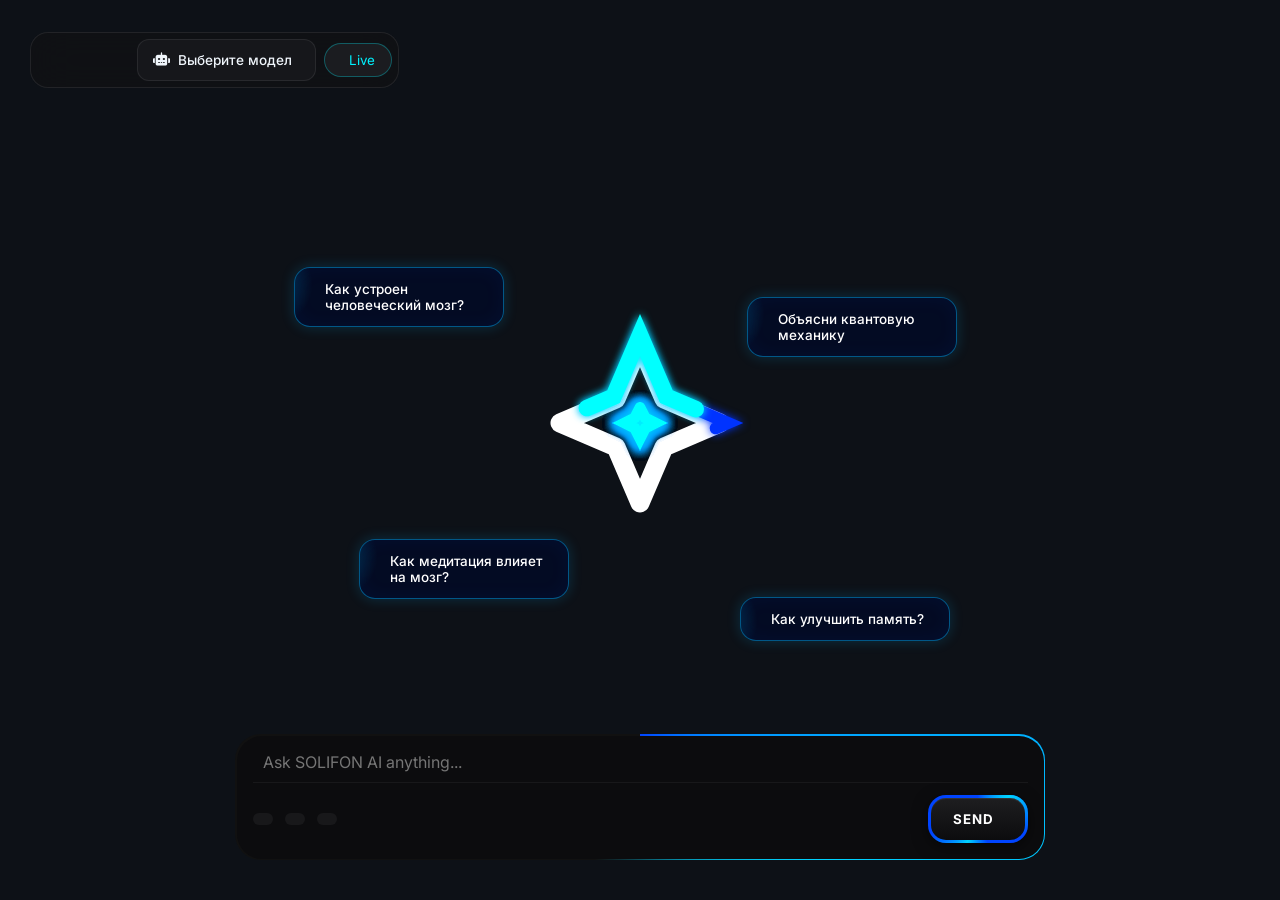
==== commit 0d93a31d: "Update index.html" ====
--- a/index.html
+++ b/index.html
@@ -1255,7 +1255,7 @@
 // 1. Регистрируем Service Worker
 if ('serviceWorker' in navigator) {
   window.addEventListener('load', () => {
-  Navigator.serviceWorker.register('/Solifon-ai/sw.js', { scope: '/Solifon-ai/' })
+ Navigator.serviceWorker.register('/Solifon-ai/sw.js', { scope: '/Solifon-ai/' })
       .then(reg => console.log('Solifon SW: Зарегистрирован', reg.scope))
       .catch(err => console.warn('Solifon SW: Ошибка', err));
   });
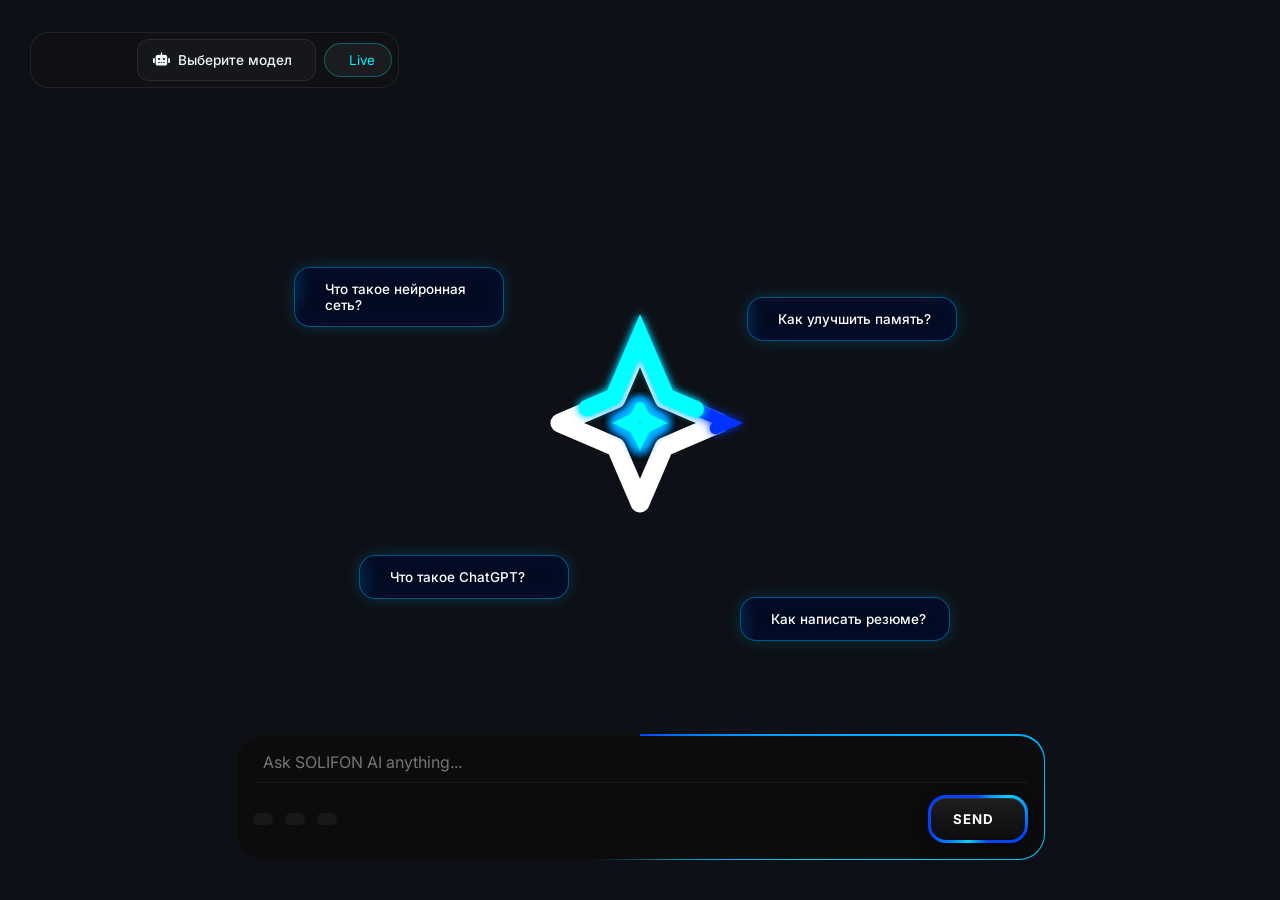
==== commit 80529f6f: "Fix typo in service worker registration code" ====
--- a/index.html
+++ b/index.html
@@ -1255,7 +1255,7 @@
 // 1. Регистрируем Service Worker
 if ('serviceWorker' in navigator) {
   window.addEventListener('load', () => {
- Navigator.serviceWorker.register('/Solifon-ai/sw.js', { scope: '/Solifon-ai/' })
+ navigator.serviceWorker.register('/Solifon-ai/sw.js', { scope: '/Solifon-ai/' })
       .then(reg => console.log('Solifon SW: Зарегистрирован', reg.scope))
       .catch(err => console.warn('Solifon SW: Ошибка', err));
   });
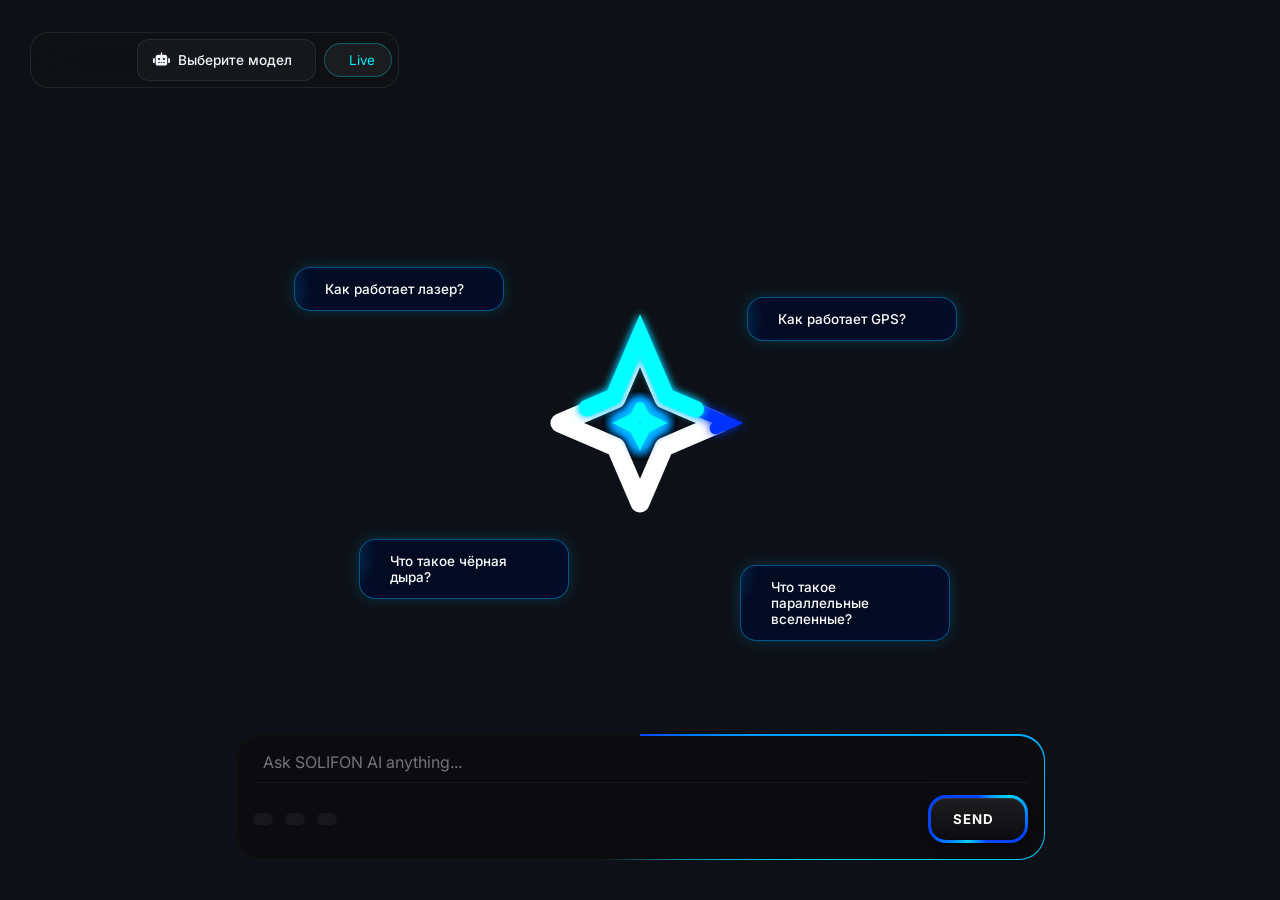
==== commit 700a55d3: "Implement offline banner for connectivity alerts Add offline banner to notify users of internet conn" ====
--- a/index.html
+++ b/index.html
@@ -55,6 +55,40 @@
 
 </head>
 <body class="no-select">
+  <!-- 
+  ДОБАВЬ ЭТО в index.html сразу после <body>
+  Офлайн баннер — показывается когда нет интернета
+-->
+<div id="offline-banner" style="
+  display: none;
+  position: fixed;
+  top: 0; left: 0; right: 0;
+  background: linear-gradient(135deg, #1a0a0a, #0d0d0e);
+  border-bottom: 1px solid rgba(255,80,80,0.3);
+  padding: 12px 20px;
+  z-index: 999999;
+  align-items: center;
+  justify-content: center;
+  gap: 12px;
+  text-align: center;
+">
+  <span style="font-size: 1.2rem;">📡</span>
+  <div>
+    <div style="color: #ff6b6b; font-weight: 600; font-size: 0.9rem;">Нет подключения к интернету</div>
+    <div style="color: rgba(255,255,255,0.5); font-size: 0.75rem;">Интерфейс работает · ИИ недоступен до восстановления связи</div>
+  </div>
+  <button onclick="window.location.reload()" style="
+    background: rgba(255,107,107,0.15);
+    border: 1px solid rgba(255,107,107,0.3);
+    color: #ff6b6b;
+    padding: 5px 12px;
+    border-radius: 8px;
+    cursor: pointer;
+    font-size: 0.8rem;
+  ">Обновить</button>
+</div>
+  
+
   <!-- Google Tag Manager (noscript) -->
 <noscript><iframe src="https://www.googletagmanager.com/ns.html?id=GTM-P5MZ4C6S"
 height="0" width="0" style="display:none;visibility:hidden"></iframe></noscript>
@@ -1364,6 +1398,28 @@
     </div>
   </div>
 </div>
-
+<script>
+// Офлайн система Solifon AI
+window.addEventListener('online', () => {
+  document.getElementById('offline-banner').style.display = 'none';
+  const sendBtn = document.getElementById('sendBtn');
+  if (sendBtn) { sendBtn.disabled = false; sendBtn.style.opacity = '1'; }
+});
+
+window.addEventListener('offline', () => {
+  document.getElementById('offline-banner').style.display = 'flex';
+  const sendBtn = document.getElementById('sendBtn');
+  if (sendBtn) { sendBtn.disabled = true; sendBtn.style.opacity = '0.4'; }
+});
+
+// Проверяем при загрузке
+if (!navigator.onLine) {
+  window.addEventListener('load', () => {
+    document.getElementById('offline-banner').style.display = 'flex';
+    const sendBtn = document.getElementById('sendBtn');
+    if (sendBtn) { sendBtn.disabled = true; sendBtn.style.opacity = '0.4'; }
+  });
+}
+</script>
 </body>
 </html>
